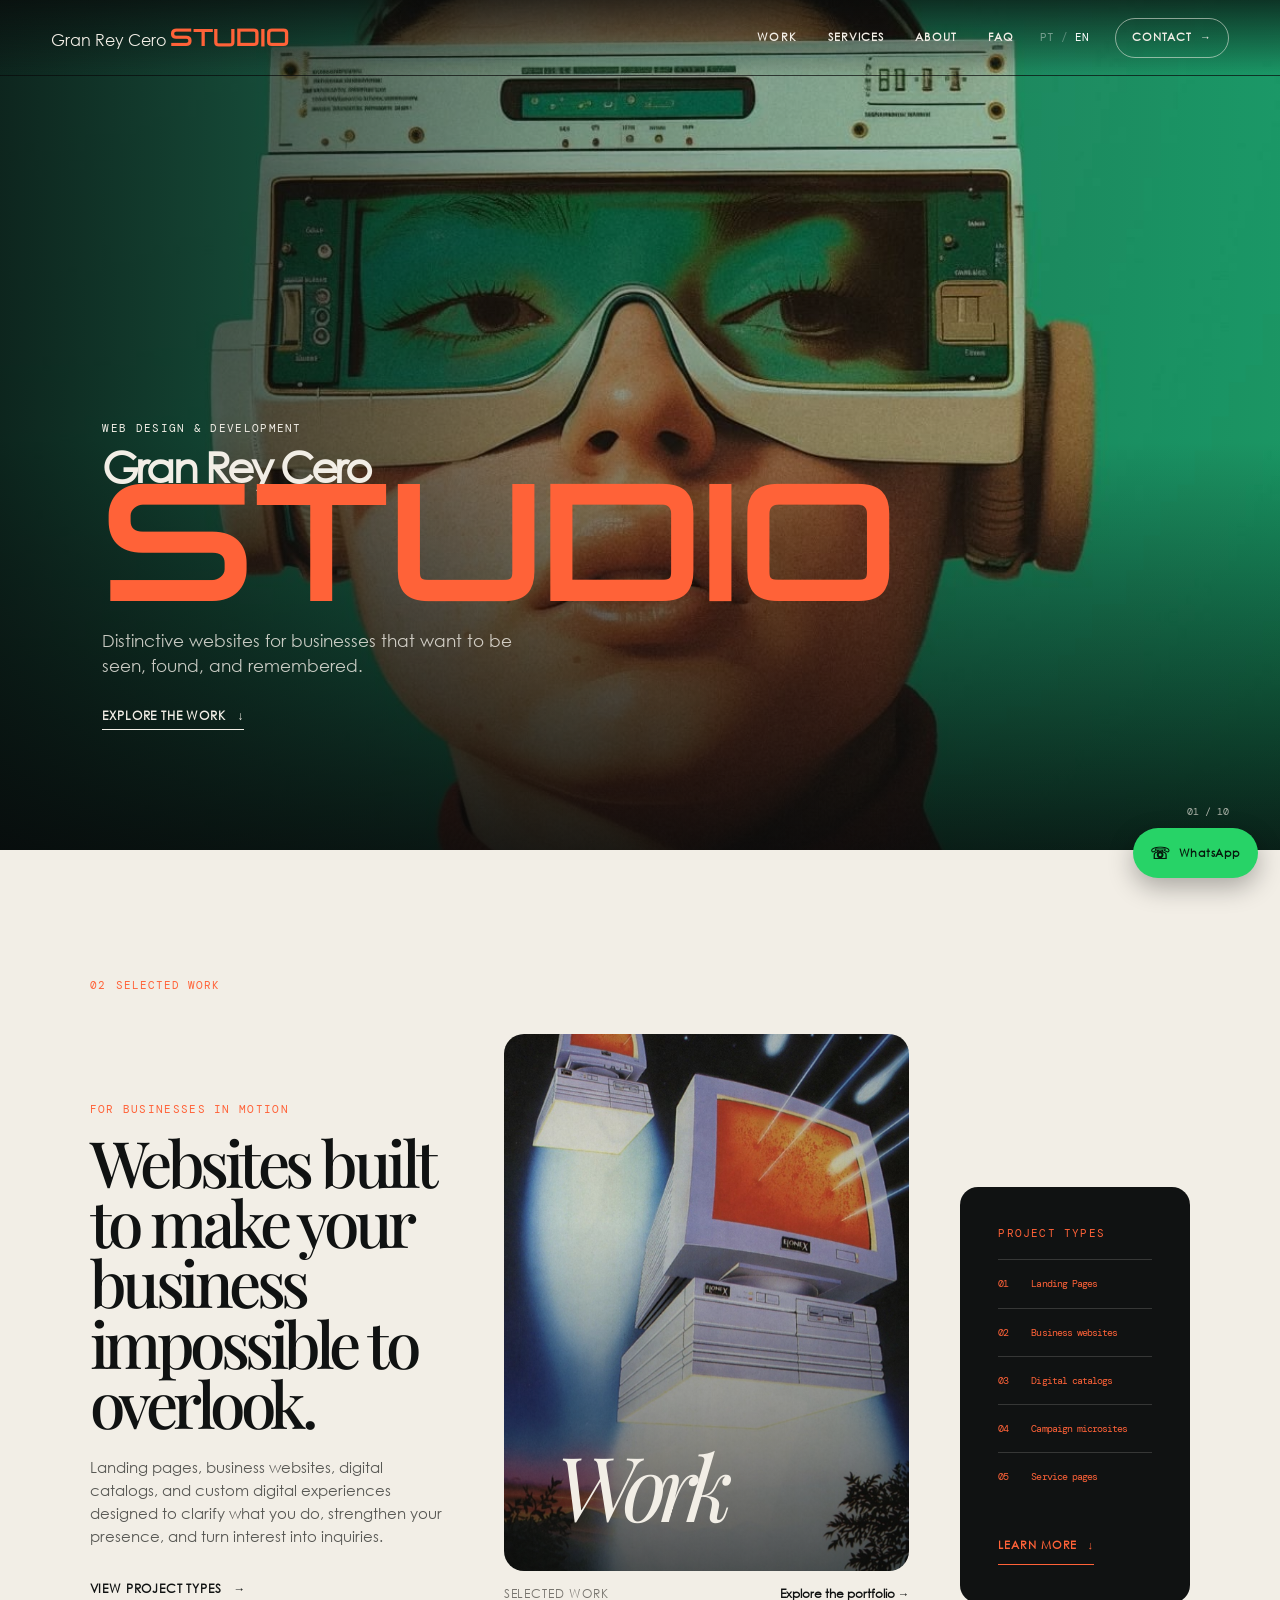
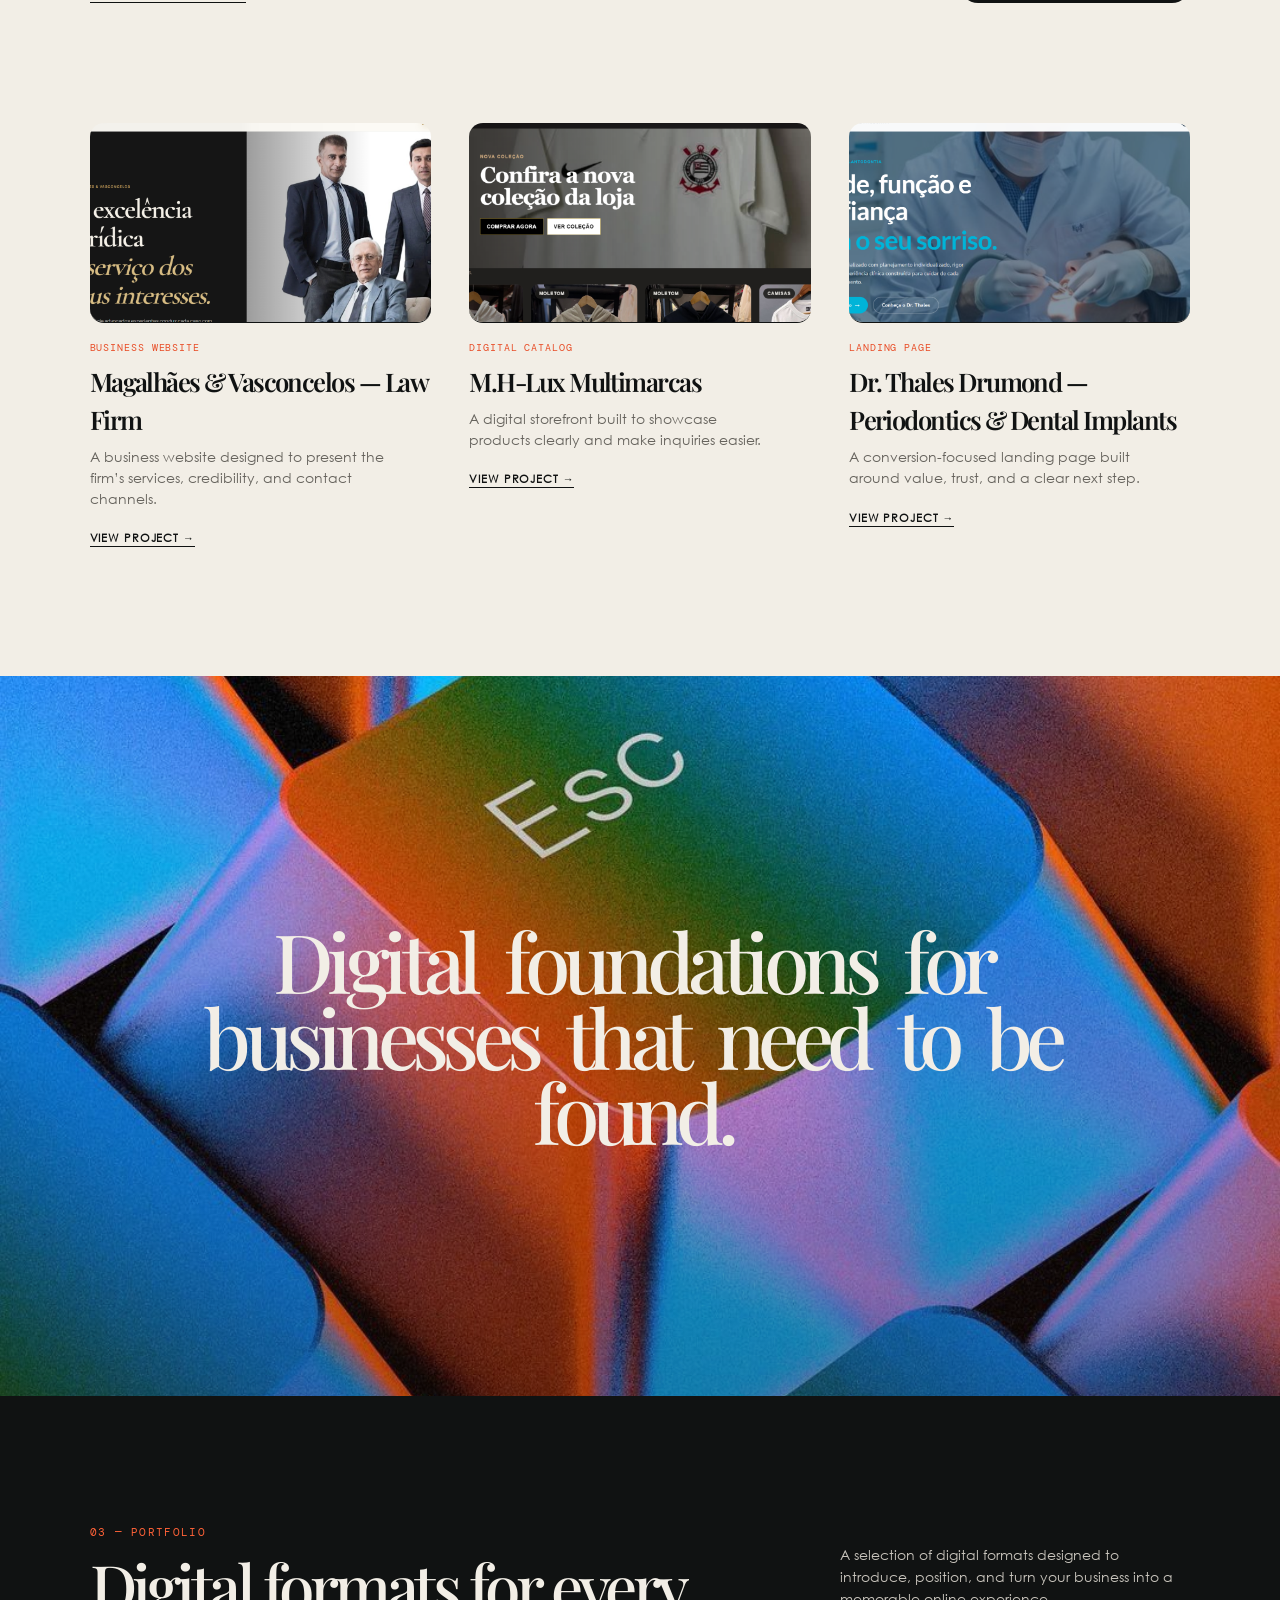
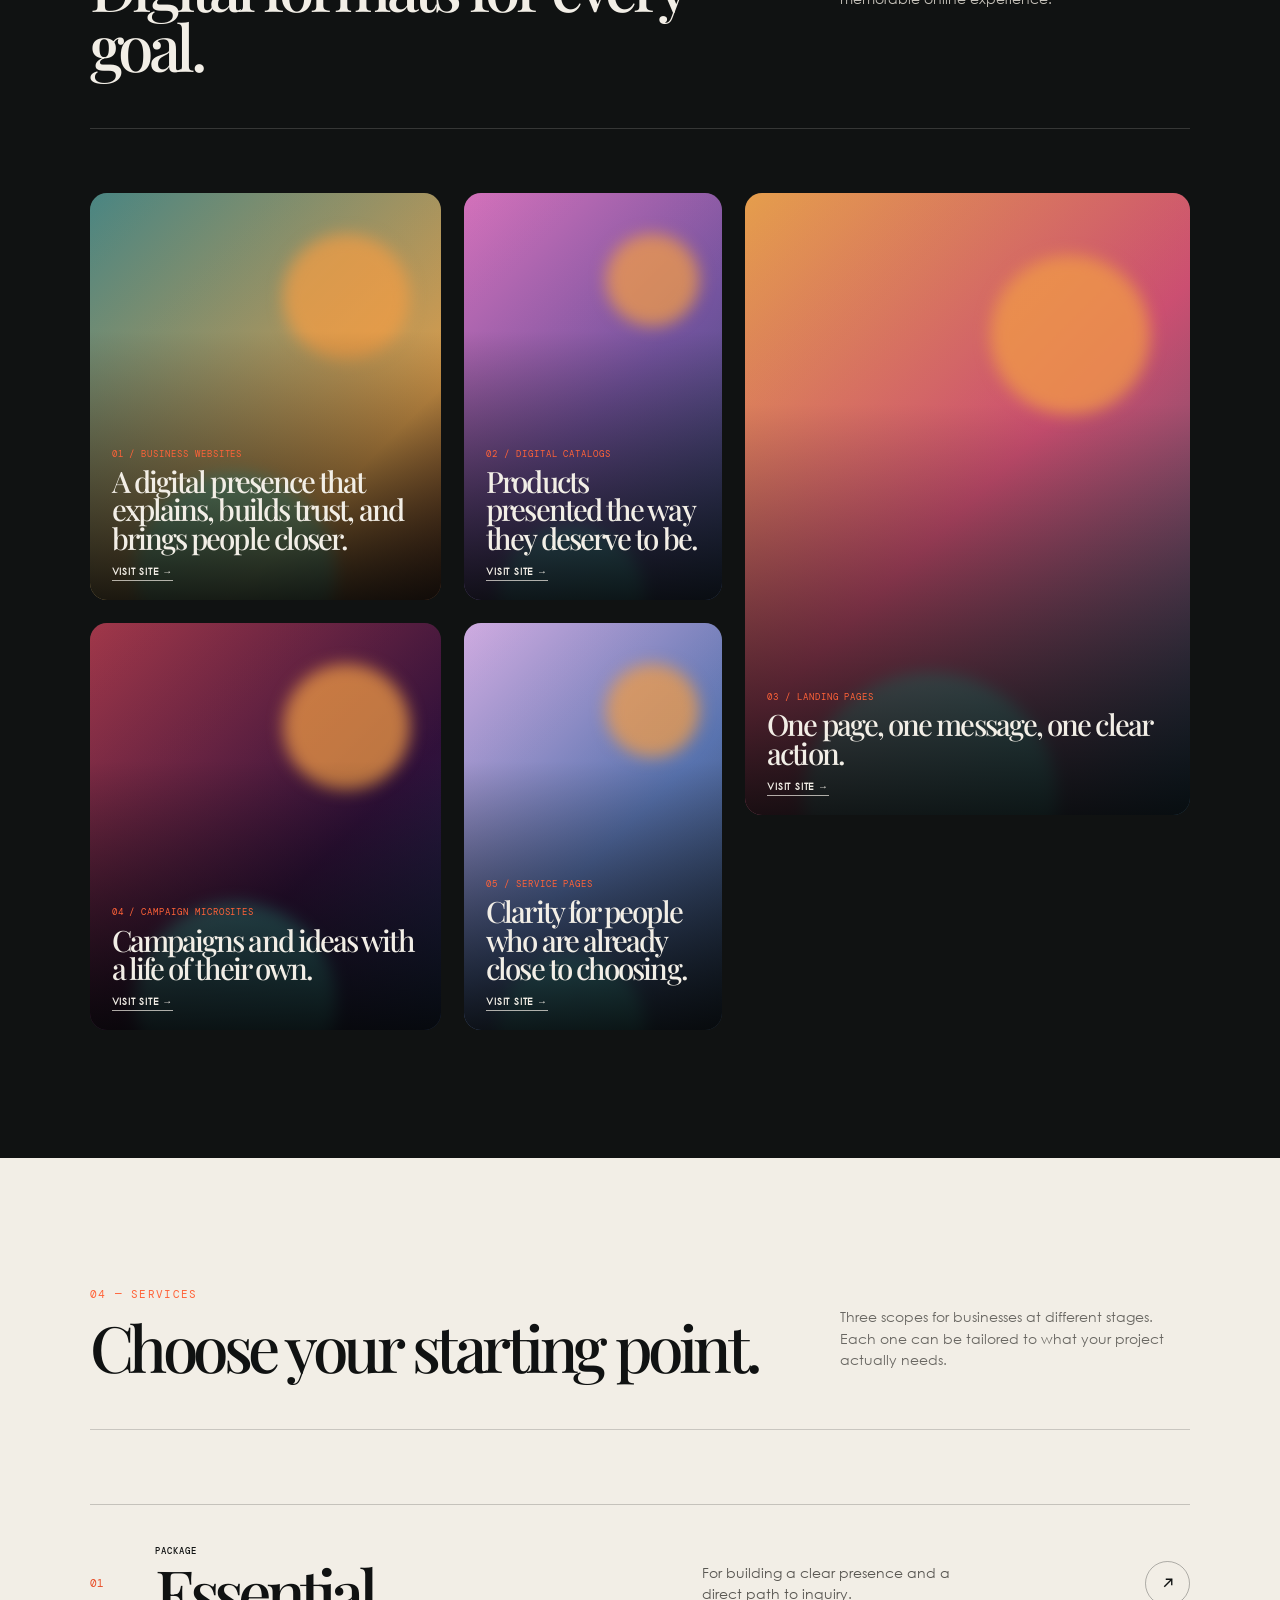
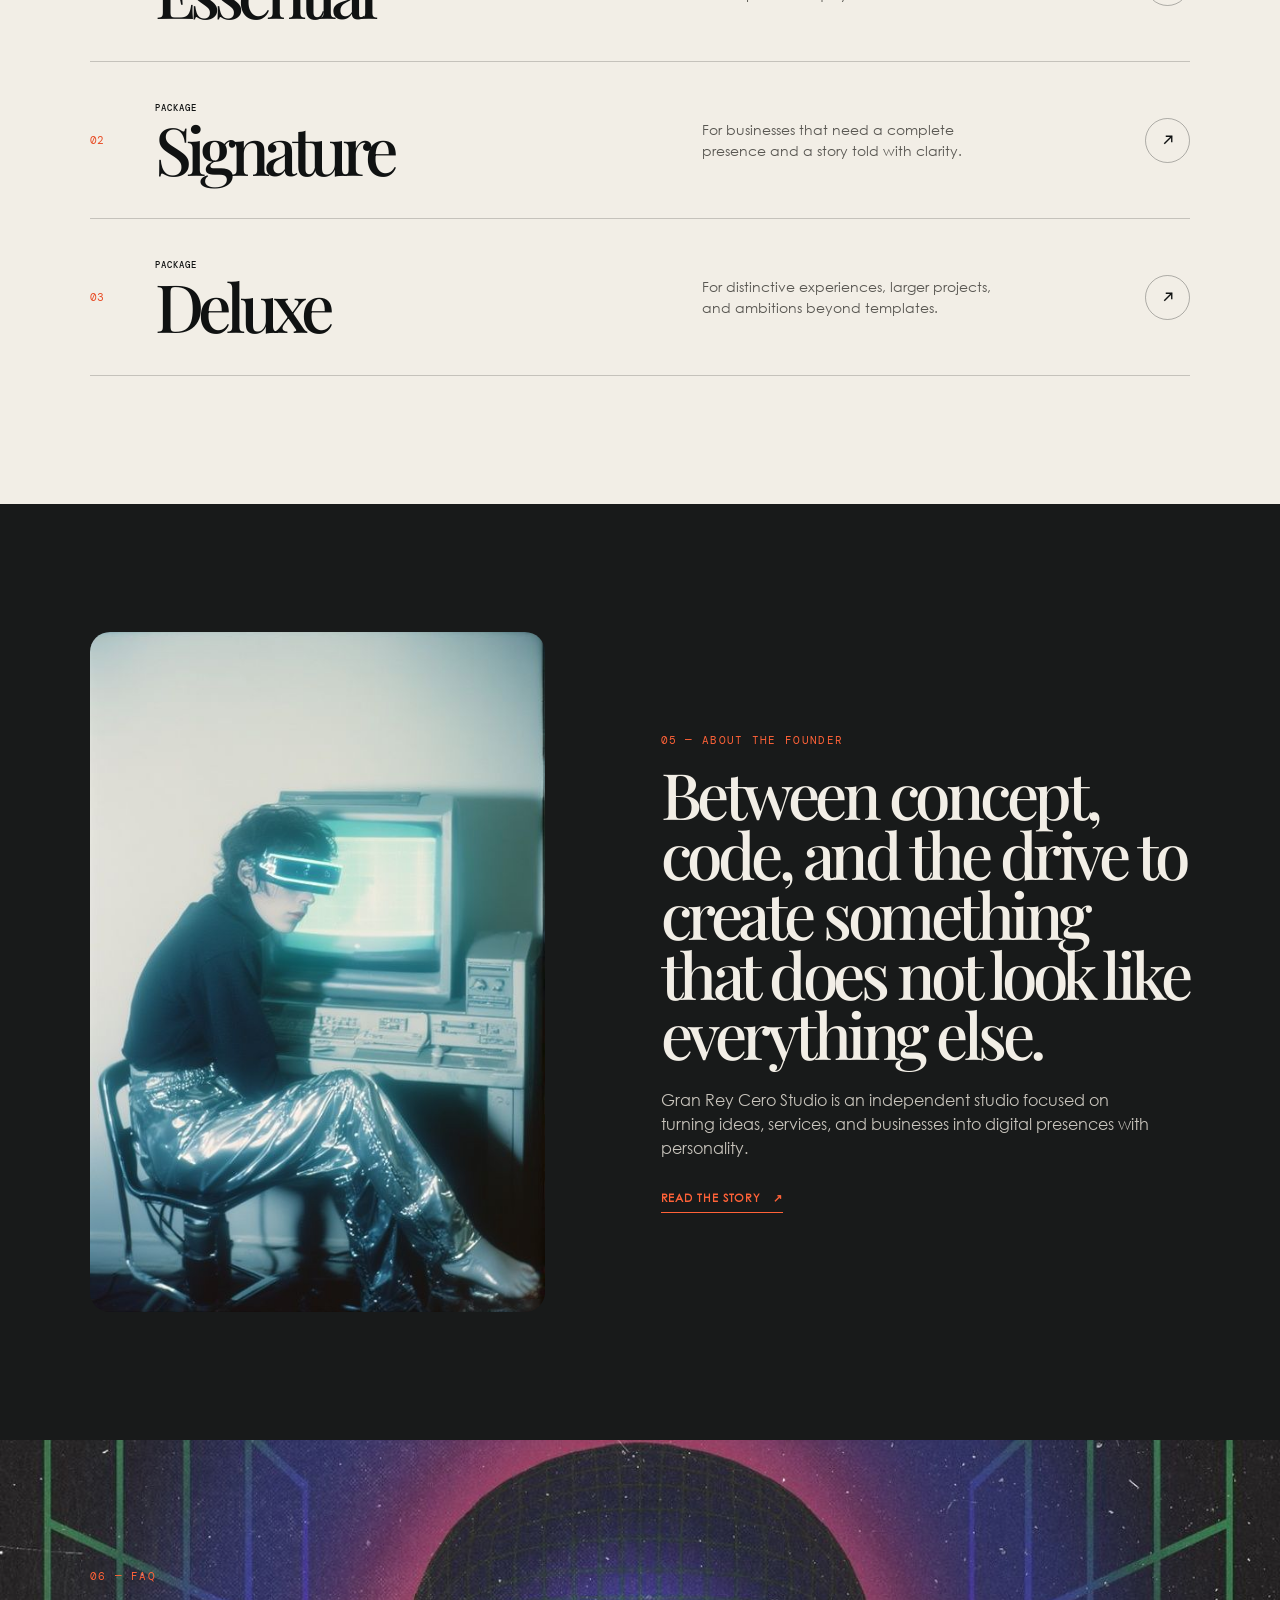
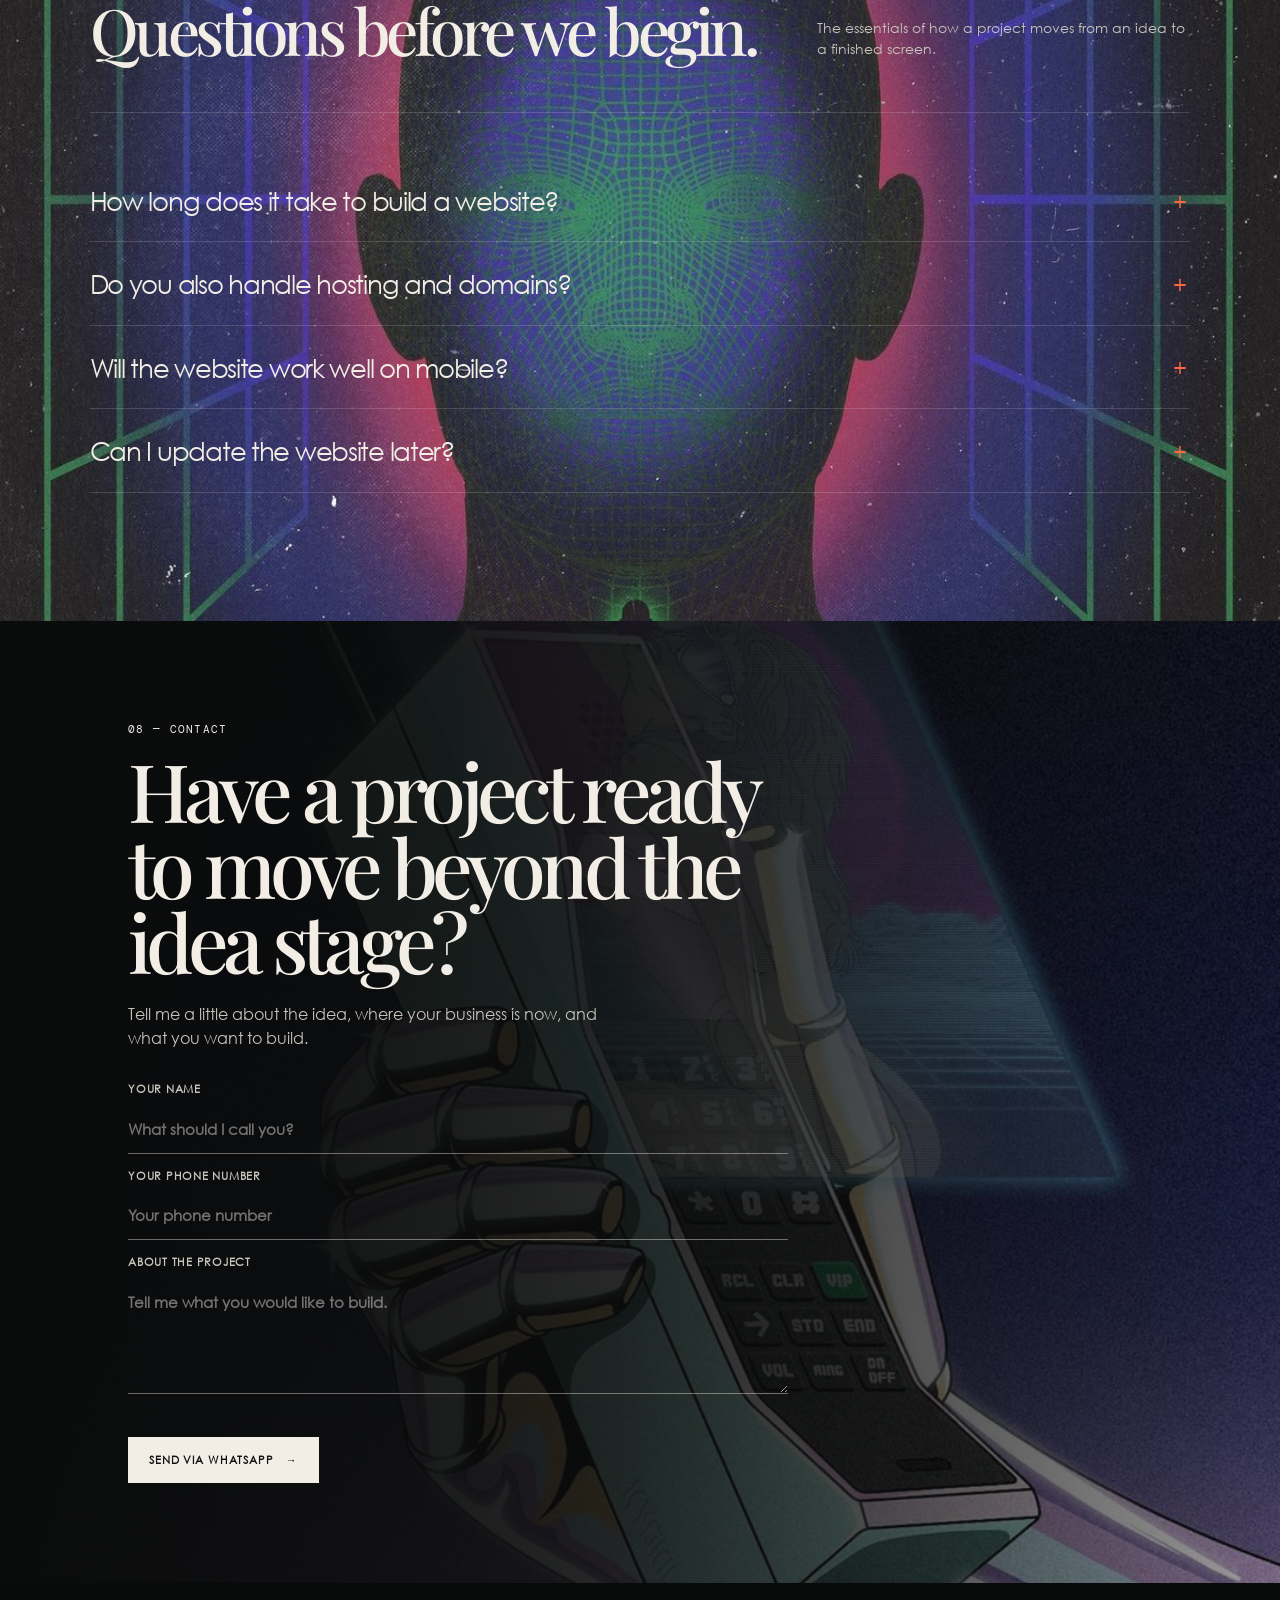
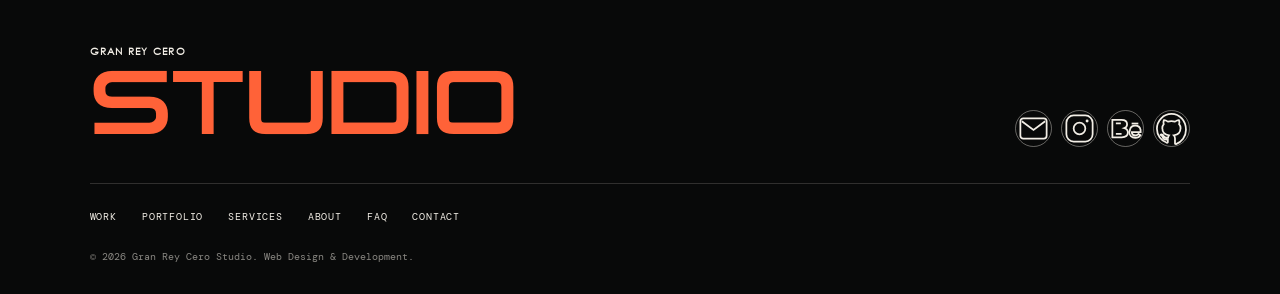
==== index.html @ 4c7f053d "Update print statement from 'Hello' to 'Goodbye'" ====
<!doctype html>
<html lang="pt-BR">
<head>
  <meta charset="UTF-8" />
  <meta name="viewport" content="width=device-width, initial-scale=1.0" />
  <meta
    name="description"
    content="Gran Rey Cero Studio — Web Design & Development."
    data-i18n-content="meta.description"/>
  <title>Gran Rey Cero Studio — Web Design & Development</title>
  <link rel="preconnect" href="https://fonts.googleapis.com" />
  <link rel="preconnect" href="https://fonts.gstatic.com" crossorigin />
  <link
    href="https://fonts.googleapis.com/css2?family=DM+Mono:wght@400;500&family=DM+Sans:wght@400;500;600;700&family=Playfair+Display:ital,wght@0,500;0,600;0,700;1,500;1,600&display=swap"
    rel="stylesheet"/>
  <link
    rel="icon"
    type="image/png"
    sizes="32x32"
    href="./src/favicon-32x32.png"/>
  <link rel="stylesheet" href="style.css" />
</head>
<body>
  <div id="page-top" aria-hidden="true"></div>
  <div class="loader" id="loader" aria-hidden="true">
    <p>GRAN REY CERO <span>STUDIO</span></p>
    <i></i>
  </div>
  <header class="site-header" id="topo">
    <a
      class="brand"
      href="#inicio"
      aria-label="Voltar ao início">
      <span>Gran Rey Cero</span>
      <strong>Studio</strong>
    </a>
    <nav class="desktop-nav" aria-label="Navegação principal">
      <a href="#projetos" data-i18n="nav.projects">Projetos</a>
      <a href="#servicos" data-i18n="nav.services">Serviços</a>
      <a href="#sobre" data-i18n="nav.about">Sobre</a>
      <!-- Reativar quando houver depoimentos reais -->
      <!-- <a href="#avaliacoes" data-i18n="nav.testimonials">Avaliações</a> -->
      <a href="#faq" data-i18n="nav.faq">FAQ</a>
    </nav>
    <div class="language-switcher" aria-label="Selecionar idioma">
      <button
        class="language-button"
        type="button"
        data-language="pt"
        aria-label="Mudar idioma para português"
        aria-pressed="true">PT</button>
      <span class="language-divider" aria-hidden="true">/</span>
      <button
        class="language-button"
        type="button"
        data-language="en"
        aria-label="Switch language to English"
        aria-pressed="false">EN</button>
    </div>
    <a class="header-contact" href="#contato">
      <span data-i18n="nav.contact">Contato</span>
      <span aria-hidden="true">→</span>
    </a>
    <button
      class="menu-toggle"
      id="menu-toggle"
      type="button"
      aria-label="Abrir menu"
      data-i18n-aria-label="aria.menu.open"
      aria-expanded="false"
      aria-controls="mobile-menu">
      <span></span>
      <span></span>
      <span></span>
    </button>
  </header>
  <nav
    class="mobile-menu"
    id="mobile-menu"
    aria-label="Navegação mobile">
    <a href="#projetos" data-i18n="nav.projects">Projetos</a>
    <a href="#servicos" data-i18n="nav.services">Serviços</a>
    <a href="#sobre" data-i18n="nav.about">Sobre</a>
    <a href="#faq" data-i18n="nav.faq">FAQ</a>
    <!-- Reativar quando houver depoimentos reais -->
    <!-- <a href="#avaliacoes" data-i18n="nav.testimonials">Avaliações</a> -->
    <a href="#contato" data-i18n="nav.contact">Contato</a>
    <div
      class="language-switcher language-switcher-mobile"
      aria-label="Selecionar idioma">
      <button
        class="language-button"
        type="button"
        data-language="pt"
        aria-label="Mudar idioma para português"
        aria-pressed="true">PT</button>
      <span class="language-divider" aria-hidden="true">/</span>
      <button
        class="language-button"
        type="button"
        data-language="en"
        aria-label="Switch language to English"
        aria-pressed="false">EN</button>
    </div>
  </nav>
  <main>
    <section class="hero" id="inicio">
      <div
        class="hero-media media-placeholder hero-image"
        data-label="IMAGEM HERO · RETROFUTURISTA"></div>
      <div class="hero-shade"></div>
      <div class="hero-content reveal">
        <p class="eyebrow" data-i18n="hero.eyebrow">
          Web Design &amp; Development
        </p>
        <h1>
          <span>Gran Rey Cero</span>
          <strong>Studio</strong>
        </h1>
        <p class="hero-copy" data-i18n="hero.copy">
          Sites autorais para negócios que querem ser percebidos, encontrados e lembrados.
        </p>
        <a class="text-link light" href="#projetos">
          <span data-i18n="hero.cta">Conheça os projetos</span>
          <span aria-hidden="true">↓</span>
        </a>
      </div>
      <p class="hero-index" aria-hidden="true">01 / 10</p>
    </section>
    <section class="intro section" id="projetos">
      <div class="section-kicker reveal">
        <span>02</span>
        <span data-i18n="projects.kicker">Projetos em destaque</span>
      </div>
      <div class="intro-grid">
        <div class="intro-copy reveal">
          <p class="eyebrow accent" data-i18n="projects.eyebrow">
            Para negócios em movimento
          </p>
          <h2 data-i18n="projects.title">
            Sites feitos para tornar o seu negócio impossível de ignorar.
          </h2>
          <p data-i18n="projects.copy">
            Landing pages, sites institucionais, catálogos digitais e experiências
            sob medida pensadas para explicar o que você faz, valorizar sua presença
            e facilitar o próximo contato.
          </p>
          <a class="text-link" href="#servicos">
            <span data-i18n="projects.cta">Ver tipos de projeto</span>
            <span aria-hidden="true">→</span>
          </a>
        </div>
        <article class="feature-project reveal">
          <div
            class="feature-visual media-placeholder"
            data-label="IMAGEM MALUCA · PROJETOS">
            <span data-i18n="nav.projects">Projetos</span>
          </div>
          <div class="feature-project-caption">
            <p data-i18n="projects.selected">Seleção de trabalhos</p>
            <a href="#portfolio">
              <span data-i18n="projects.explore">Explorar portfólio</span>
              <span aria-hidden="true">→</span>
            </a>
          </div>
        </article>
        <aside class="project-types reveal">
          <p class="project-types-title" data-i18n="projects.types">
            Tipos de projeto
          </p>
          <ol>
            <li>
              <span>01</span>
              <span data-i18n="projects.type.landing">Landing Pages</span>
            </li>
            <li>
              <span>02</span>
              <span data-i18n="projects.type.business">Sites institucionais</span>
            </li>
            <li>
              <span>03</span>
              <span data-i18n="projects.type.catalog">Catálogos digitais</span>
            </li>
            <li>
              <span>04</span>
              <span data-i18n="projects.type.hotsites">Hotsites</span>
            </li>
            <li>
              <span>05</span>
              <span data-i18n="projects.type.service">Páginas de serviço</span>
            </li>
          </ol>
          <a class="mini-button" href="#servicos">
            <span data-i18n="projects.more">Saiba mais</span>
            <span aria-hidden="true">↓</span>
          </a>
        </aside>
      </div>
      <div class="mini-projects">
        <article class="mini-project reveal">
          <a
            class="mini-project-image project-image-link"
            href="https://caio1chigo.github.io/adv-landing/"
            target="_blank"
            rel="noreferrer"
            aria-label="Abrir projeto Magalhães e Vasconcelos Advocacia">
            <span class="project-image-motion project-one"></span>
          </a>
          <p class="project-category" data-i18n="project.law.category">
            Institucional
          </p>
          <h3 data-i18n="project.law.title">
            Magalhães e Vasconcelos — Advocacia
          </h3>
          <p data-i18n="project.law.copy">
            Site institucional para apresentar serviços, estrutura e canais de contato.
          </p>
          <a
            href="https://caio1chigo.github.io/adv-landing/"
            target="_blank"
            rel="noreferrer">
            <span data-i18n="project.view">Ver projeto</span>
            <span aria-hidden="true">→</span>
          </a>
        </article>
        <article class="mini-project reveal">
          <a
            class="mini-project-image project-image-link"
            href="https://caio1chigo.github.io/m.h-lux/"
            target="_blank"
            rel="noreferrer"
            aria-label="Abrir projeto M.H-Lux Multimarcas">
            <span class="project-image-motion project-two"></span>
          </a>
          <p class="project-category" data-i18n="project.catalog.category">
            Catálogo digital
          </p>
          <h3 data-i18n="project.catalog.title">
            M.H-Lux Multimarcas
          </h3>
          <p data-i18n="project.catalog.copy">
            Vitrine digital criada para exibir produtos e gerar pedidos com clareza.
          </p>
          <a
            href="https://caio1chigo.github.io/m.h-lux/"
            target="_blank"
            rel="noreferrer">
            <span data-i18n="project.view">Ver projeto</span>
            <span aria-hidden="true">→</span>
          </a>
        </article>
        <article class="mini-project reveal">
          <a
            class="mini-project-image project-image-link"
            href="https://caio1chigo.github.io/dr-caio/"
            target="_blank"
            rel="noreferrer"
            aria-label="Abrir projeto Dr. Thales Drumond, Periodontia e Implantes">
            <span class="project-image-motion project-three"></span>
          </a>
          <p class="project-category" data-i18n="project.dental.category">
            Landing page
          </p>
          <h3 data-i18n="project.dental.title">
            Dr. Thales Drumond — Periodontia e Implantes
          </h3>
          <p data-i18n="project.dental.copy">
            Página de conversão com foco em proposta de valor, confiança e ação.
          </p>
          <a
            href="https://caio1chigo.github.io/dr-caio/"
            target="_blank"
            rel="noreferrer">
            <span data-i18n="project.view">Ver projeto</span>
            <span aria-hidden="true">→</span>
          </a>
        </article>
      </div>
    </section>
    <section class="impact-banner">
      <div
        class="impact-image media-placeholder"
        data-label="IMAGEM DE IMPACTO"
      ></div>
      <div class="impact-overlay"></div>
      <p
        class="impact-statement"
        data-i18n="impact.statement"
        data-split-text>
        Estruturas digitais para negócios que precisam ser encontrados.
      </p>
    </section>
    <section class="portfolio section" id="portfolio">
      <div class="section-heading reveal">
        <div>
          <p class="eyebrow accent" data-i18n="portfolio.eyebrow">
            03 — Portfólio
          </p>
          <h2 data-i18n="portfolio.title">
            Formatos para cada objetivo.
          </h2>
        </div>
        <p data-i18n="portfolio.copy">
          Uma seleção de caminhos possíveis para apresentar, posicionar e transformar
          o seu negócio em uma experiência digital memorável.
        </p>
      </div>
      <div class="portfolio-layout">
        <article class="portfolio-card card-institutional reveal">
          <div class="media-placeholder" data-label="SITES INSTITUCIONAIS"></div>
          <div class="portfolio-card-content">
            <p data-i18n="portfolio.institutional.label">
              01 / Sites institucionais
            </p>
            <h3 data-i18n="portfolio.institutional.title">
              Presença que explica, convence e aproxima.
            </h3>
            <a href="#">
              <span data-i18n="portfolio.visit">Ir para o site</span>
              <span aria-hidden="true">→</span>
            </a>
          </div>
        </article>
        <article class="portfolio-card card-catalog reveal">
          <div class="media-placeholder" data-label="CATÁLOGOS DIGITAIS"></div>
          <div class="portfolio-card-content">
            <p data-i18n="portfolio.catalog.label">
              02 / Catálogos digitais
            </p>
            <h3 data-i18n="portfolio.catalog.title">
              Produtos apresentados do jeito certo.
            </h3>
            <a href="#">
              <span data-i18n="portfolio.visit">Ir para o site</span>
              <span aria-hidden="true">→</span>
            </a>
          </div>
        </article>
        <article class="portfolio-card card-landing reveal">
          <div class="media-placeholder" data-label="LANDING PAGES"></div>
          <div class="portfolio-card-content">
            <p data-i18n="portfolio.landing.label">
              03 / Landing pages
            </p>
            <h3 data-i18n="portfolio.landing.title">
              Uma página, uma mensagem, uma ação.
            </h3>
            <a href="#">
              <span data-i18n="portfolio.visit">Ir para o site</span>
              <span aria-hidden="true">→</span>
            </a>
          </div>
        </article>
        <article class="portfolio-card card-hotsite reveal">
          <div class="media-placeholder" data-label="HOTSITES"></div>
          <div class="portfolio-card-content">
            <p data-i18n="portfolio.hotsite.label">
              04 / Hotsites
            </p>
            <h3 data-i18n="portfolio.hotsite.title">
              Campanhas e ideias com vida própria.
            </h3>
            <a href="#">
              <span data-i18n="portfolio.visit">Ir para o site</span>
              <span aria-hidden="true">→</span>
            </a>
          </div>
        </article>
        <article class="portfolio-card card-service-page reveal">
          <div class="media-placeholder" data-label="PÁGINAS DE SERVIÇO"></div>
          <div class="portfolio-card-content">
            <p data-i18n="portfolio.service.label">
              05 / Páginas de serviço
            </p>
            <h3 data-i18n="portfolio.service.title">
              Clareza para quem já está perto de decidir.
            </h3>
            <a href="#">
              <span data-i18n="portfolio.visit">Ir para o site</span>
              <span aria-hidden="true">→</span>
            </a>
          </div>
        </article>
      </div>
    </section>
    <section class="services section" id="servicos">
      <div class="section-heading reveal">
        <div>
          <p class="eyebrow accent" data-i18n="services.eyebrow">
            04 — Serviços
          </p>
          <h2 data-i18n="services.title">
            Escolha o ponto de partida.
          </h2>
        </div>
        <p data-i18n="services.copy">
          Três escopos para negócios em momentos diferentes. Todos podem ser
          adaptados ao que o seu projeto realmente precisa.
        </p>
      </div>
      <div class="service-stack">
        <article class="service-card reveal" data-service-card>
          <button class="service-cover" type="button" aria-expanded="false">
            <span class="service-number">01</span>
            <span class="service-title">
              <small data-i18n="services.package">Pacote</small>
              Essential
            </span>
            <span class="service-summary" data-i18n="services.essential.summary">
              Para começar com presença, clareza e um caminho direto para contato.
            </span>
            <span class="service-open" aria-hidden="true">
              <svg viewBox="0 0 24 24" fill="none" stroke="currentColor" stroke-width="1.8">
                <path d="M7 17L17 7"></path>
                <path d="M9 7h8v8"></path>
              </svg>
            </span>
          </button>
          <div class="service-expanded">
            <button
              class="service-close"
              type="button"
              aria-label="Fechar pacote Essencial">×</button>
            <button
              class="service-arrow service-arrow-prev"
              type="button"
              aria-label="Ver painel anterior">←</button>
            <button
              class="service-arrow service-arrow-next"
              type="button"
              aria-label="Ver próximo painel">→</button>
            <div class="service-track">
              <section class="service-panel service-panel-image service-essential-01"></section>
              <section class="service-panel service-panel-copy">
                <p class="eyebrow accent">Essential</p>
                <h3 data-i18n="services.essential.title">
                  O necessário para entrar no digital com intenção.</h3>
                <p data-i18n="services.essential.copy">
                  Uma estrutura objetiva para profissionais e pequenos negócios
                  que precisam explicar sua oferta e facilitar o primeiro contato.</p>
                <ul>
                  <li data-i18n="services.essential.item1">
                    Landing page ou página de serviço</li>
                  <li data-i18n="services.essential.item2">
                    Design responsivo</li>
                  <li data-i18n="services.essential.item3">
                    Integração com WhatsApp</li>
                </ul>
              </section>
              <section class="service-panel service-panel-image service-essential-02"></section>
              <section class="service-panel service-panel-copy">
                <p class="eyebrow accent" data-i18n="services.includes">
                  Inclui</p>
                <h3 data-i18n="services.essential.includes.title">
                  Construção, publicação e orientação inicial.</h3>
                <p data-i18n="services.essential.includes.copy">
                  Hospedagem e suporte podem ser contratados conforme a necessidade
                  do projeto.</p>
                <a class="solid-button" href="#contato">
                  <span data-i18n="services.quote">Solicitar orçamento</span>
                  <span aria-hidden="true">→</span></a>
              </section>
            </div>
          </div>
        </article>
        <article class="service-card reveal" data-service-card>
          <button class="service-cover" type="button" aria-expanded="false">
            <span class="service-number">02</span>
            <span class="service-title">
              <small data-i18n="services.package">Pacote</small>
              Signature</span>
            <span class="service-summary" data-i18n="services.signature.summary">
              Para negócios que precisam de presença completa e uma história bem contada.
            </span>
            <span class="service-open" aria-hidden="true">
              <svg viewBox="0 0 24 24" fill="none" stroke="currentColor" stroke-width="1.8">
                <path d="M7 17L17 7"></path>
                <path d="M9 7h8v8"></path>
              </svg>
            </span>
          </button>
          <div class="service-expanded">
            <button
              class="service-close"
              type="button"
              aria-label="Fechar pacote Signature">×</button>
            <button
              class="service-arrow service-arrow-prev"
              type="button"
              aria-label="Ver painel anterior">←</button>
            <button
              class="service-arrow service-arrow-next"
              type="button"
              aria-label="Ver próximo painel">→</button>
            <div class="service-track">
              <section class="service-panel service-panel-image service-signature-01"></section>
              <section class="service-panel service-panel-copy">
                <p class="eyebrow accent">Signature</p>
                <h3 data-i18n="services.signature.title">
                  Uma presença digital com mais camadas.</h3>
                <p data-i18n="services.signature.copy">
                  Para negócios que precisam apresentar marca, serviços, diferenciais,
                  provas e caminhos de contato em uma experiência mais completa.</p>
                <ul>
                  <li data-i18n="services.signature.item1">
                    Site institucional multipágina</li>
                  <li data-i18n="services.signature.item2">
                    Arquitetura de conteúdo</li>
                  <li data-i18n="services.signature.item3">
                    Formulários e rastreamento básico</li>
                </ul>
              </section>
              <section class="service-panel service-panel-image service-signature-02"></section>
              <section class="service-panel service-panel-copy">
                <p class="eyebrow accent" data-i18n="services.support">
                  Suporte</p>
                <h3 data-i18n="services.signature.support.title">
                  Estrutura para continuar evoluindo.</h3>
                <p data-i18n="services.signature.support.copy">
                  Inclui publicação, orientação de uso e possibilidade de manutenção mensal.</p>
                <a class="solid-button" href="#contato">
                  <span data-i18n="services.quote">Solicitar orçamento</span>
                  <span aria-hidden="true">→</span></a>
              </section>
            </div>
          </div>
        </article>
        <article class="service-card reveal" data-service-card>
          <button class="service-cover" type="button" aria-expanded="false">
            <span class="service-number">03</span>
            <span class="service-title">
              <small data-i18n="services.package">Pacote</small>Deluxe</span>
            <span class="service-summary" data-i18n="services.deluxe.summary">
              Para experiências autorais, projetos maiores e ambições sem template.</span>
            <span class="service-open" aria-hidden="true">
              <svg viewBox="0 0 24 24" fill="none" stroke="currentColor" stroke-width="1.8">
                <path d="M7 17L17 7"></path>
                <path d="M9 7h8v8"></path>
              </svg>
            </span>
          </button>
          <div class="service-expanded">
            <button
              class="service-close"
              type="button"
              aria-label="Fechar pacote Deluxe">×</button>
            <button
              class="service-arrow service-arrow-prev"
              type="button"
              aria-label="Ver painel anterior">←</button>
            <button
              class="service-arrow service-arrow-next"
              type="button"
              aria-label="Ver próximo painel">→</button>
            <div class="service-track">
              <section class="service-panel service-panel-image service-deluxe-01"></section>
              <section class="service-panel service-panel-copy">
                <p class="eyebrow accent">Deluxe</p>
                <h3 data-i18n="services.deluxe.title">
                  Um projeto feito para ter assinatura.</h3>
                <p data-i18n="services.deluxe.copy">
                  Para marcas que precisam de uma experiência digital exclusiva,
                  recursos sob medida, narrativa visual e presença realmente diferenciada.</p>
                <ul>
                  <li data-i18n="services.deluxe.item1">
                    Design e desenvolvimento sob medida</li>
                  <li data-i18n="services.deluxe.item2">
                    Animações e interações autorais</li>
                  <li data-i18n="services.deluxe.item3">
                    Estratégia de páginas e integrações
                  </li>
                </ul>
              </section>
              <section class="service-panel service-panel-image service-deluxe-02"></section>
              <section class="service-panel service-panel-copy">
                <p class="eyebrow accent" data-i18n="services.partnership"> Acompanhamento</p>
                <h3 data-i18n="services.deluxe.partnership.title">
                  Um parceiro técnico para a próxima fase.</h3>
                <p data-i18n="services.deluxe.partnership.copy">
                  Possibilidade de suporte, hospedagem, expansão contínua e novas funcionalidades.</p>
                <a class="solid-button" href="#contato">
                  <span data-i18n="services.quote">Solicitar orçamento</span>
                  <span aria-hidden="true">→</span></a>
              </section>
            </div>
          </div>
        </article>
      </div>
    </section>
    <section class="about section" id="sobre">
      <div
        class="about-visual media-placeholder reveal"
        data-label="IMAGEM RETROFUTURISTA · FUNDADOR"></div>
      <div class="about-copy reveal">
        <p class="eyebrow accent" data-i18n="about.eyebrow">
          05 — Sobre o fundador</p>
        <h2 data-i18n="about.title">
          Entre conceito, código e a vontade de fazer algo que não pareça igual.</h2>
        <p data-i18n="about.copy">
          Gran Rey Cero Studio é um estúdio independente focado em transformar ideias,
          serviços e negócios em presenças digitais com personalidade.</p>
        <button
          class="about-trigger"
          id="about-trigger"
          type="button"
          aria-expanded="false"
          aria-controls="about-panel"
          data-i18n-aria-label="aria.about.open">
          Conheça a história
          <span aria-hidden="true">→</span>
        </button>
        <div class="about-panel" id="about-panel">
          <p data-i18n="about.panel">
            Meu foco é criar sites que equilibrem estética, clareza e função.
            Cada projeto começa entendendo o que torna um negócio único — e termina
            com uma estrutura que ajuda pessoas a encontrá-lo, entendê-lo e entrar
            em contato.</p>
        </div>
      </div>
    </section>
    <section class="faq section" id="faq">
      <div
        class="faq-backdrop media-placeholder"
        data-label="TEXTURA / FOTO DE FUNDO"></div>
      <div class="faq-inner">
        <div class="section-heading reveal">
          <div>
            <p class="eyebrow accent" data-i18n="faq.eyebrow">
              06 — FAQ</p>
            <h2 data-i18n="faq.title">
              Perguntas antes de começar.
            </h2>
          </div>
          <p data-i18n="faq.copy">
            O básico para entender como um projeto sai da ideia e ganha forma na tela.</p>
        </div>
        <div class="faq-list reveal">
          <details>
            <summary>
              <span data-i18n="faq.q1">
                Quanto tempo leva para criar um site?
              </span>
              <span aria-hidden="true">+</span>
            </summary>
            <div class="faq-answer">
              <p data-i18n="faq.a1">
                O prazo depende do tamanho e da complexidade, mas um projeto começa
                com escopo, conteúdo e referências bem definidos. Depois disso,
                o cronograma é organizado por etapas.</p>
            </div>
          </details>
          <details>
            <summary>
              <span data-i18n="faq.q2">
                Você também cuida de hospedagem e domínio?
              </span>
              <span aria-hidden="true">+</span>
            </summary>
            <div class="faq-answer">
              <p data-i18n="faq.a2">
                Sim. Posso orientar ou assumir a configuração de domínio,
                hospedagem e publicação, conforme o pacote escolhido.</p>
            </div>
          </details>
          <details>
            <summary>
              <span data-i18n="faq.q3">
                O site funciona bem no celular?
              </span>
              <span aria-hidden="true">+</span>
            </summary>
            <div class="faq-answer">
              <p data-i18n="faq.a3">
                Sim. A construção é responsiva desde o início para que a navegação
                faça sentido em telas grandes e pequenas.</p>
            </div>
          </details>
          <details>
            <summary>
              <span data-i18n="faq.q4">
                Posso atualizar o site depois?
              </span>
              <span aria-hidden="true">+</span>
            </summary>
            <div class="faq-answer">
              <p data-i18n="faq.a4">
                Sim. Dependendo do projeto, a atualização pode ser feita por você,
                via uma estrutura combinada, ou por suporte contínuo do estúdio.
              </p>
            </div>
          </details>
        </div>
      </div>
    </section>
    <!--
    Reativar esta seção apenas quando houver depoimentos reais.

    <section class="reviews section" id="avaliacoes">
      ...
    </section>
    -->
    <section class="contact" id="contato">
      <div
        class="contact-image media-placeholder"
        data-label="IMAGEM DE CONTATO"></div>
      <div class="contact-shade"></div>
      <div class="contact-content reveal">
        <p class="eyebrow" data-i18n="contact.eyebrow">
          08 — Contato</p>
        <h2 data-i18n="contact.title">
          Tem um projeto que merece existir fora da sua cabeça?</h2>
        <p data-i18n="contact.copy">
          Conte um pouco sobre a ideia, o momento do seu negócio e o que você espera construir.</p>
        <form class="contact-form" id="contact-form">
          <label>
            <span data-i18n="contact.name.label">Seu nome</span>
            <input
              name="nome"
              type="text"
              placeholder="Como posso te chamar?"
              data-i18n-placeholder="contact.name.placeholder" required/>
          </label>
          <label>
            <span data-i18n="contact.phone.label">Seu WhatsApp</span>
            <input
              name="whatsapp"
              type="tel"
              placeholder="(00) 00000-0000"
              data-i18n-placeholder="contact.phone.placeholder" required/>
          </label>
          <label>
            <span data-i18n="contact.message.label">Sobre o projeto</span>
            <textarea
              name="mensagem"
              rows="4"
              placeholder="Me conte o que você precisa construir."
              data-i18n-placeholder="contact.message.placeholder"
              required></textarea>
          </label>
          <button class="solid-button light-button" type="submit">
            <span data-i18n="contact.submit">Enviar pelo WhatsApp</span>
            <span aria-hidden="true">→</span>
          </button>
        </form>
      </div>
    </section>
  </main>
  <footer class="site-footer">
    <div class="footer-top">
      <a class="footer-brand" href="#inicio">
        <span>Gran Rey Cero</span>
        <strong>Studio</strong>
      </a>
      <div class="social-links" aria-label="Redes sociais">
        <a href="mailto:caiobarreto1000@hotmail.com" aria-label="Enviar e-mail">
          <svg viewBox="0 0 24 24" fill="none" stroke="currentColor" stroke-width="1.2">
            <rect x="3" y="5" width="18" height="14" rx="2"></rect>
            <path d="M4 7l8 6 8-6"></path>
          </svg>
        </a>
        <a
          href="https://www.instagram.com/kiii0oo/"
          target="_blank"
          rel="noreferrer"
          aria-label="Instagram">
          <svg viewBox="0 0 24 24" fill="none" stroke="currentColor" stroke-width="1.2">
            <rect x="3" y="3" width="18" height="18" rx="5"></rect>
            <circle cx="12" cy="12" r="4"></circle>
            <circle cx="17.2" cy="6.8" r="1" fill="currentColor" stroke="none"></circle>
          </svg>
        </a>
        <a
          href="https://www.behance.net/"
          target="_blank"
          rel="noreferrer"
          aria-label="Behance">
          <svg viewBox="0 0 24 24" fill="none" stroke="currentColor" stroke-width="1.2">
            <path d="M3 6h6.2c2.6 0 3.9 1.2 3.9 3 0 1.4-.8 2.3-1.9 2.7 1.5.4 2.4 1.5 2.4 3.1 0 2.1-1.6 3.2-4.2 3.2H3z"></path>
            <path d="M5.4 8.4h3.4M5.4 15.6h3.9"></path>
            <path d="M15 13.3c.2-2 1.7-3.3 3.7-3.3 2.3 0 3.7 1.5 3.7 4v.5h-6.1c.1 1.4 1 2.3 2.5 2.3 1 0 1.7-.4 2.1-1.1l1.4.9c-.7 1.1-1.9 1.8-3.6 1.8-2.5 0-4.2-1.7-4.2-4.1z"></path>
            <path d="M16.2 8.6h4.6"></path>
          </svg>
        </a>
        <a
          href="https://github.com/caio1chigo"
          target="_blank"
          rel="noreferrer"
          aria-label="GitHub">
          <svg viewBox="0 0 24 24" fill="none" stroke="currentColor" stroke-width="1.2">
            <path d="M12 2C6.5 2 2 6.6 2 12.2c0 4.5 2.9 8.3 6.8 9.6.5.1.7-.2.7-.5v-1.9c-2.8.6-3.4-1.3-3.4-1.3-.4-1.1-1.1-1.4-1.1-1.4-.9-.6.1-.6.1-.6 1 .1 1.6 1.1 1.6 1.1.9 1.6 2.4 1.1 3 .9.1-.7.4-1.1.6-1.4-2.2-.3-4.6-1.1-4.6-5 0-1.1.4-2 1-2.7-.1-.3-.5-1.3.1-2.7 0 0 .8-.3 2.7 1a9.2 9.2 0 0 1 4.9 0c1.9-1.3 2.7-1 2.7-1 .6 1.4.2 2.4.1 2.7.6.7 1 1.6 1 2.7 0 3.9-2.4 4.7-4.6 5 .4.4.8 1.1.8 2.2v3.3c0 .3.2.6.7.5 3.9-1.3 6.8-5.1 6.8-9.6C22 6.6 17.5 2 12 2z"></path>
          </svg>
        </a>
      </div>
    </div>
    <div class="footer-nav">
      <a href="#projetos" data-i18n="nav.projects">Projetos</a>
      <a href="#portfolio" data-i18n="nav.portfolio">Portfólio</a>
      <a href="#servicos" data-i18n="nav.services">Serviços</a>
      <a href="#sobre" data-i18n="nav.about">Sobre</a>
      <a href="#faq" data-i18n="nav.faq">FAQ</a>
      <!-- Reativar quando houver depoimentos reais -->
      <!-- <a href="#avaliacoes" data-i18n="nav.testimonials">Avaliações</a> -->
      <a href="#contato" data-i18n="nav.contact">Contato</a>
    </div>
    <p>
      © <span id="year"></span> Gran Rey Cero Studio.
      Web Design &amp; Development.
    </p>
  </footer>
  <a
    class="whatsapp-float"
    href="https://wa.me/5561982118809"
    target="_blank"
    rel="noreferrer"
    aria-label="Falar pelo WhatsApp"
    data-i18n-aria-label="aria.whatsapp">
    <span>☏</span>
    <b>WhatsApp</b>
  </a>
  <button
    class="back-to-top"
    id="back-to-top"
    type="button"
    aria-label="Voltar ao topo"
    data-i18n-aria-label="aria.top">↑</button>
  <script src="translations.js"></script>
  <script src="script.js"></script>
</body>
</html>
---- style.css ----
@charset "UTF-8";

@font-face {
  font-family: "Weezerfont";
  src: url("src/weezerfont.ttf") format("truetype");
  font-display: swap;
}

@font-face {
  font-family: "Saved By Zero";
  src: url("src/Saved\ by\ Zero\ Rg.otf") format("opentype");
  font-display: swap;
}

:root {
  --ink: #101212;
  --ink-soft: #181a1a;
  --ink-card: #202323;
  --paper: #f2eee6;
  --paper-muted: #c8c4bc;
  --orange: #ff6238;
  --orange-deep: #e84d27;
  --line: rgba(242, 238, 230, 0.17);
  --display: "Saved By Zero", "Arial Black", sans-serif;
  --sans: "Weezerfont", Arial, sans-serif;
  --serif: "Playfair Display", Georgia, serif;
  --mono: "DM Mono", monospace;
  --max: 1280px;
  --header: 78px;
}
* { box-sizing: border-box; }
html { scroll-behavior: smooth; scroll-padding-top: var(--header); }
body { margin: 0; overflow-x: hidden; background: var(--ink); color: var(--paper); font-family: var(--sans); line-height: 1.5; }
body.menu-open { overflow: hidden; }
img { display: block; max-width: 100%; }
a { color: inherit; text-decoration: none; }
button, input, textarea { font: inherit; }
button { cursor: pointer; }

.loader { position: fixed; inset: 0; z-index: 1000; display: grid; place-content: center; gap: 15px; background: var(--ink); transition: opacity .5s ease, visibility .5s ease; }
.loader.hide { opacity: 0; visibility: hidden; pointer-events: none; }
.loader p { margin: 0; font-size: clamp(1.25rem, 3vw, 2rem); font-weight: 600; letter-spacing: -.06em; }
.loader span { color: var(--orange); font-style: italic; font-family: var(--serif); }
.loader i { display: block; width: 180px; height: 2px; overflow: hidden; background: rgba(255,255,255,.14); }
.loader i::after { display: block; width: 50%; height: 100%; background: var(--orange); content: ""; animation: loader 1.1s ease-in-out infinite; }
@keyframes loader { from { transform: translateX(-120%); } to { transform: translateX(240%); } }

.site-header { position: fixed; top: 0; left: 0; z-index: 100; display: grid; grid-template-columns: 1fr auto 1fr; align-items: center; width: 100%; min-height: var(--header); padding: 12px clamp(20px, 4vw, 62px); border-bottom: 1px solid transparent; background: linear-gradient(180deg, rgba(8,10,10,.7), transparent); transition: background .3s ease, border-color .3s ease, backdrop-filter .3s ease; }
.site-header.scrolled { border-color: var(--line); background: rgba(16,18,18,.82); backdrop-filter: blur(15px); }
.brand strong,
.footer-brand strong { color: var(--orange); font-family: var(--display); font-size: 1.55rem; font-style: normal; font-weight: 400; letter-spacing: .02em;}
.brand span, /* Marca no rodapé */
.footer-brand { display: inline-flex; flex-direction: column; /* ou row se quiser lado a lado */ align-items: flex-start; gap: 0; white-space: nowrap; /* evita quebra de linha indesejada */}
.footer-brand span { font-size: .65rem; font-weight: 600; letter-spacing: .12em; text-transform: uppercase; white-space: nowrap; line-height: 1;}
.footer-brand strong { color: var(--orange); font-family: "Saved By Zero", sans-serif; font-size: 1.55rem; font-style: normal; font-weight: 400; letter-spacing: .02em; white-space: nowrap; line-height: 1;}
.desktop-nav { display: flex; align-items: center; justify-content: center; gap: clamp(17px, 2.6vw, 40px); font-size: .7rem; font-weight: 600; letter-spacing: .1em; text-transform: uppercase; }
.desktop-nav a, .footer-nav a { transition: color .2s ease; }
.desktop-nav a:hover, .footer-nav a:hover { color: var(--orange); }
.header-contact { justify-self: end; padding: 10px 16px; border: 1px solid rgba(242,238,230,.55); border-radius: 999px; font-size: .68rem; font-weight: 600; letter-spacing: .08em; text-transform: uppercase; transition: background .25s ease, color .25s ease, border-color .25s ease; }
.header-contact:hover { border-color: var(--orange); background: var(--orange); color: var(--ink); }
.menu-toggle { display: none; justify-self: end; width: 38px; padding: 8px 0; border: 0; background: transparent; }
.menu-toggle span { display: block; width: 100%; height: 1px; margin: 5px 0; background: var(--paper); transition: transform .25s ease, opacity .25s ease; }
.menu-toggle.active span:nth-child(1) { transform: translateY(6px) rotate(45deg); }
.menu-toggle.active span:nth-child(2) { opacity: 0; }
.menu-toggle.active span:nth-child(3) { transform: translateY(-6px) rotate(-45deg); }
.mobile-menu { position: fixed; inset: var(--header) 0 auto; z-index: 90; display: grid; gap: 18px; padding: 30px 24px 36px; border-bottom: 1px solid var(--line); background: var(--ink); font-family: var(--serif); font-size: clamp(1.8rem, 7vw, 3rem); opacity: 0; pointer-events: none; transform: translateY(-12px); transition: opacity .25s ease, transform .25s ease; }
.mobile-menu.open { opacity: 1; pointer-events: auto; transform: translateY(0); }
.mobile-menu a { width: fit-content; }

.hero { position: relative; display: grid; align-items: end; min-height: min(850px, 100svh); overflow: hidden; background: #252b35; }
.media-placeholder { position: relative; overflow: hidden; min-height: 100%; background: linear-gradient(135deg, #31445f 0%, #15212c 38%, #d8584c 100%); isolation: isolate; }
.media-placeholder::before, .media-placeholder::after { position: absolute; z-index: -1; border-radius: 50%; content: ""; filter: blur(8px); }
.media-placeholder::before { top: 10%; right: 9%; width: 36%; aspect-ratio: 1; background: rgba(255,166,73,.72); }
.media-placeholder::after { bottom: -18%; left: 13%; width: 57%; aspect-ratio: 1; background: rgba(75,225,201,.47); }
.media-placeholder[data-label]::selection { background: transparent; }
.media-placeholder[data-label]::marker { display: none; }
.media-placeholder[data-label] { --label: attr(data-label); }
.media-placeholder[data-label] > * { position: relative; }
.media-placeholder[data-label]::selection { color: inherit; }
.hero-image {
  position: absolute; inset: 0; background-image: url("src/banner1.jpg"); background-position: center; background-size: cover; background-repeat: no-repeat;}
.hero-image::before, .hero-image::after { display: none;}
.hero-shade { position: absolute; inset: 0; background: linear-gradient(90deg, rgba(7,9,10,.83) 0%, rgba(7,9,10,.38) 43%, rgba(7,9,10,.12) 100%), linear-gradient(0deg, rgba(7,9,10,.83), transparent 48%); }
.hero-content { position: relative; z-index: 1; width: min(92vw, 840px); padding: 0 0 clamp(75px, 10vw, 120px); margin-left: clamp(20px, 8vw, 11vw); }
.eyebrow { margin: 0 0 15px; color: var(--paper); font-family: var(--mono); font-size: .68rem; letter-spacing: .12em; text-transform: uppercase; }
.eyebrow.accent { color: var(--orange); }
.hero h1 { margin: 0; line-height: .72; }
.hero h1 span { display: block; font-size: clamp(1.3rem, 3.3vw, 3rem); font-weight: 600; letter-spacing: -.07em; }
.hero h1 strong {
  display: block;
  color: var(--orange);
  font-family: var(--display);
  font-size: clamp(4.6rem, 13vw, 11rem);
  font-style: normal;
  font-weight: 400;
  letter-spacing: -.06em;
}
.hero-copy { max-width: 430px; margin: 28px 0 23px; color: rgba(242,238,230,.82); font-size: clamp(.95rem, 1.3vw, 1.12rem); }
.text-link { display: inline-flex; align-items: center; gap: 12px; padding-bottom: 4px; border-bottom: 1px solid currentColor; color: var(--ink); font-size: .74rem; font-weight: 700; letter-spacing: .07em; text-transform: uppercase; transition: color .2s ease, gap .2s ease; }
.text-link.light { color: var(--paper); }
.text-link:hover { color: var(--orange); gap: 17px; }
.hero-index { position: absolute; right: clamp(20px, 4vw, 62px); bottom: 30px; z-index: 1; margin: 0; color: rgba(242,238,230,.7); font-family: var(--mono); font-size: .62rem; }

.section { padding: clamp(78px, 10vw, 140px) clamp(20px, 7vw, 110px); }
.section-kicker { display: flex; align-items: center; gap: 10px; margin-bottom: 40px; color: var(--paper-muted); font-family: var(--mono); font-size: .66rem; letter-spacing: .1em; text-transform: uppercase; }
.section-kicker span { color: var(--orange); }
.intro { background: var(--paper); color: var(--ink); }
.intro-grid { display: grid; grid-template-columns: minmax(0, .85fr) minmax(280px, .95fr) minmax(230px, .48fr); gap: clamp(25px, 4vw, 65px); align-items: end; max-width: var(--max); margin: auto; }
.intro-copy h2, .section-heading h2, .about-copy h2, .contact-content h2 { margin: 0 0 23px; font-family: var(--serif); font-size: clamp(2.3rem, 5vw, 5.2rem); font-weight: 500; letter-spacing: -.07em; line-height: .94; }
.intro-copy > p:not(.eyebrow) { max-width: 470px; margin: 0 0 27px; color: #595955; font-size: .96rem; }
.feature-project { margin: 0; }
.feature-visual { display: grid; min-height: clamp(330px, 42vw, 540px); place-items: end start; padding: clamp(25px, 4vw, 55px); border-radius: 20px; background-image: linear-gradient( 0deg, rgba(10, 11, 11, 0.68) 0%, rgba(10, 11, 11, 0.08) 65% ), url("src/projetos.jpg"); background-position: center; background-size: cover; background-repeat: no-repeat;
}
.feature-visual::before { top: 8%; right: 13%; background: rgba(40,224,190,.72); }
.feature-visual::after { bottom: -15%; left: 14%; background: rgba(234,208,108,.7); }
.feature-visual span { color: var(--paper); font-family: var(--serif); font-size: clamp(3rem, 7vw, 6.4rem); font-style: italic; letter-spacing: -.1em; line-height: .78; }
.feature-project-caption { display: flex; justify-content: space-between; gap: 14px; padding-top: 14px; font-size: .72rem; }
.feature-project-caption p { margin: 0; color: #77746e; text-transform: uppercase; letter-spacing: .08em; }
.feature-project-caption a { font-weight: 700; }
.project-types { padding: clamp(22px, 3vw, 38px); border-radius: 18px; background: var(--ink); color: var(--paper); }
.project-types-title { margin: 0 0 18px; color: var(--orange); font-family: var(--mono); font-size: .68rem; letter-spacing: .11em; text-transform: uppercase; }
.project-types ol { padding: 0; margin: 0; list-style: none; }
.project-types li { display: grid; grid-template-columns: 26px 1fr; gap: 7px; padding: 13px 0; border-top: 1px solid var(--line); font-family: var(--serif); font-size: clamp(1.02rem, 1.65vw, 1.44rem); letter-spacing: -.045em; }
.project-types li span { color: var(--orange); font-family: var(--mono); font-size: .6rem; line-height: 2.2; }
.mini-button { display: inline-flex; gap: 10px; margin-top: 27px; padding: 10px 0; border-bottom: 1px solid var(--orange); color: var(--orange); font-size: .7rem; font-weight: 700; letter-spacing: .08em; text-transform: uppercase; }
.mini-projects { display: grid; grid-template-columns: repeat(3, 1fr); gap: clamp(20px, 3vw, 45px); max-width: var(--max); padding-top: clamp(60px, 10vw, 120px); margin: auto; }
.mini-project-image { min-height: 200px; margin-bottom: 18px; border-radius: 14px; }
.project-one { background-image: url("src/Captura\ de\ tela\ 2026-09-23\ 215603.png"); background-position: center; background-size: cover; background-repeat: no-repeat;}
.project-two { background-image: url("src/Captura\ de\ tela\ 2026-09-23\ 220516.png"); background-position: center; background-size: cover; background-repeat: no-repeat;}
.project-three { background-image: url("src/Captura\ de\ tela\ 2026-09-23\ 220751.png"); background-position: center; background-size: cover; background-repeat: no-repeat;}
.project-one::before, .project-one::after, .project-two::before, .project-two::after, .project-three::before.project-three::after { display: none;}
.project-category { margin: 0 0 6px; color: var(--orange-deep); font-family: var(--mono); font-size: .62rem; letter-spacing: .09em; text-transform: uppercase; }
.mini-project h3 { margin: 0 0 9px; font-family: var(--serif); font-size: clamp(1.45rem, 2vw, 2rem); font-weight: 600; letter-spacing: -.06em; }
.mini-project > p:not(.project-category) { max-width: 310px; margin: 0 0 15px; color: #66635d; font-size: .86rem; }
.mini-project a { border-bottom: 1px solid var(--ink); font-size: .68rem; font-weight: 700; letter-spacing: .08em; text-transform: uppercase; }

.impact-banner { position: relative; display: grid; min-height: min(70vw, 720px); place-items: center; overflow: hidden; }
.impact-image { position: absolute; inset: 0; background-image: url("src/estruturas.jpg"); background-position: center; background-size: cover; background-repeat: no-repeat;}
.impact-image::before,
.impact-image::after {
 display: none;}
.impact-overlay { position: absolute; inset: 0; background: linear-gradient(0deg, rgba(36,11,6,.32), transparent); }
.impact-statement { position: relative; width: min(85vw, 1020px); margin: 0; color: var(--paper); font-family: var(--serif); font-size: clamp(2.4rem, 6.4vw, 7rem); font-weight: 500; letter-spacing: -.08em; line-height: .92; text-align: center; }
.impact-statement .word { display: inline-block; margin-right: .18em; opacity: 0; transform: translateY(28px); transition: opacity .6s ease, transform .6s ease; }
.impact-statement.visible .word { opacity: 1; transform: translateY(0); }

.portfolio { background: var(--ink); }
.section-heading { display: flex; justify-content: space-between; gap: 40px; max-width: var(--max); padding-bottom: 52px; margin: auto; border-bottom: 1px solid var(--line); }
.section-heading h2 { margin-bottom: 0; }
.section-heading > p { max-width: 350px; margin: 20px 0 0; color: var(--paper-muted); font-size: .9rem; }
.portfolio-layout { display: grid; grid-template-columns: repeat(12, 1fr); grid-auto-rows: minmax(145px, 15vw); gap: clamp(12px, 1.8vw, 24px); max-width: var(--max); padding-top: clamp(35px, 5vw, 65px); margin: auto; }
.portfolio-card { position: relative; overflow: hidden; border-radius: 17px; background: var(--ink-card); }
.portfolio-card > .media-placeholder { position: absolute; inset: 0; transition: transform .55s ease, filter .55s ease; }
.portfolio-card::after { position: absolute; inset: 0; background: linear-gradient(0deg, rgba(4,5,5,.88), rgba(5,5,5,.05) 66%); content: ""; pointer-events: none; }
.portfolio-card:hover > .media-placeholder { filter: saturate(1.25); transform: scale(1.06); }
.portfolio-card-content { position: absolute; right: 22px; bottom: 19px; left: 22px; z-index: 1; }
.portfolio-card-content p { margin: 0 0 6px; color: var(--orange); font-family: var(--mono); font-size: .59rem; letter-spacing: .1em; text-transform: uppercase; }
.portfolio-card-content h3 { max-width: 400px; margin: 0; font-family: var(--serif); font-size: clamp(1.25rem, 2.3vw, 2.25rem); font-weight: 500; letter-spacing: -.065em; line-height: .96; }
.portfolio-card-content a { display: inline-block; margin-top: 13px; border-bottom: 1px solid rgba(242,238,230,.7); font-size: .62rem; font-weight: 700; letter-spacing: .08em; text-transform: uppercase; }
.card-institutional { grid-column: span 4; grid-row: span 2; }
.card-catalog { grid-column: span 3; grid-row: span 2; }
.card-landing { grid-column: span 5; grid-row: span 3; }
.card-hotsite { grid-column: span 4; grid-row: span 2; }
.card-service-page { grid-column: span 3; grid-row: span 2; }
.card-institutional .media-placeholder { background: linear-gradient(135deg, #4d8c89, #e5a44f 72%, #6d3b23); }
.card-catalog .media-placeholder { background: linear-gradient(135deg, #df77c4, #7a58a7 53%, #314a75); }
.card-landing .media-placeholder { background: linear-gradient(135deg, #f1a650, #d65377 50%, #254f69); }
.card-hotsite .media-placeholder { background: linear-gradient(135deg, #a93a4d, #32113d 62%, #1a2d55); }
.card-service-page .media-placeholder { background: linear-gradient(135deg, #dab4ec, #5d79b8 55%, #23364c); }

.services { background: var(--paper); color: var(--ink); }
.services .section-heading { border-color: rgba(16,18,18,.18); }
.services .section-heading > p { color: #696762; }
.service-stack { max-width: var(--max); margin: clamp(36px, 6vw, 74px) auto 0; }
.service-card { overflow: hidden; border-top: 1px solid rgba(16,18,18,.2); }
.service-card:last-child { border-bottom: 1px solid rgba(16,18,18,.2); }
.service-cover { display: grid; grid-template-columns: 65px minmax(230px, 1.15fr) minmax(250px, .9fr) 60px; align-items: center; width: 100%; min-height: 156px; padding: 20px 0; border: 0; background: transparent; color: inherit; text-align: left; }
.service-number { color: var(--orange-deep); font-family: var(--mono); font-size: .7rem; }
.service-title { font-family: var(--serif); font-size: clamp(2.3rem, 5.2vw, 5.9rem); font-weight: 500; letter-spacing: -.09em; line-height: .83; }
.service-title small { display: block; margin-bottom: 8px; font-family: var(--mono); font-size: .58rem; font-weight: 500; letter-spacing: .12em; text-transform: uppercase; }
.service-summary { max-width: 290px; color: #595752; font-size: .88rem; }
.service-open { justify-self: end; display: grid; width: 45px; height: 45px; place-items: center; border: 1px solid rgba(16,18,18,.3); border-radius: 50%; font-size: 1.25rem; transition: transform .25s ease, background .25s ease; }
.service-open svg { width: 18px; height: 18px;}
.service-cover:hover .service-open { background: var(--orange); transform: rotate(45deg); }
.service-expanded { max-height: 0; overflow: hidden; opacity: 0; transition: max-height .75s cubic-bezier(.22,1,.36,1), opacity .3s ease; }
.service-card.open .service-expanded { max-height: 640px; opacity: 1; }
.service-card.open .service-cover { display: none; }
.service-expanded { position: relative; }
.service-close { position: absolute; top: 18px; right: 19px; z-index: 2; display: grid; width: 42px; height: 42px; place-items: center; border: 1px solid rgba(242,238,230,.52); border-radius: 50%; background: rgba(16,18,18,.28); color: var(--paper); font-size: 1.45rem; line-height: 1; }
.service-track { display: flex; overflow-x: auto; scroll-snap-type: x mandatory; overscroll-behavior-x: contain; scrollbar-width: thin; scrollbar-color: var(--orange) rgba(0,0,0,.2); }
.service-panel { flex: 0 0 min(75vw, 620px); min-height: 490px; scroll-snap-align: start; }
.service-panel-image { background: linear-gradient(135deg, #5268ab, #ea6e61 58%, #ffb052); }
.service-panel-copy { display: flex; flex-direction: column; justify-content: center; padding: clamp(35px, 5vw, 75px); background: var(--ink); color: var(--paper); }
.service-panel-copy h3 { max-width: 460px; margin: 0 0 20px; font-family: var(--serif); font-size: clamp(2rem, 3.5vw, 3.8rem); font-weight: 500; letter-spacing: -.07em; line-height: .93; }
.service-panel-copy > p:not(.eyebrow) { max-width: 440px; margin: 0; color: var(--paper-muted); font-size: .9rem; }
.service-panel-copy ul { display: grid; gap: 7px; padding: 0; margin: 25px 0 0; list-style: none; color: var(--paper); font-size: .82rem; }
.service-panel-copy li::before { margin-right: 8px; color: var(--orange); content: "—"; }
.solid-button { display: inline-flex; align-items: center; justify-content: center; gap: 12px; width: fit-content; margin-top: 29px; padding: 14px 20px; border: 1px solid var(--orange); background: var(--orange); color: var(--ink); font-size: .68rem; font-weight: 700; letter-spacing: .08em; text-transform: uppercase; transition: background .25s ease, color .25s ease; }
.solid-button:hover { background: transparent; color: var(--orange); }

.about { display: grid; grid-template-columns: minmax(260px, .86fr) minmax(300px, 1fr); gap: clamp(40px, 9vw, 150px); align-items: center; background: var(--ink-soft); }
.about-visual { min-height: min(60vw, 680px); border-radius: 20px; background-image: url("src/sobre.jpg"); background-position: center; background-size: cover; background-repeat: no-repeat;}
.about-copy { max-width: 610px; }
.about-copy > p:not(.eyebrow) { max-width: 500px; margin: 0; color: var(--paper-muted); }
.about-trigger { display: inline-flex; gap: 12px; padding: 0 0 5px; margin-top: 30px; border: 0; border-bottom: 1px solid var(--orange); background: transparent; color: var(--orange); font-size: .71rem; font-weight: 700; letter-spacing: .08em; text-transform: uppercase; }
.about-panel { max-width: 530px; max-height: 0; margin-top: 0; padding: 0 22px; border-left: 2px solid transparent; background: transparent; color: var(--paper-muted); font-size: .9rem; opacity: 0; overflow: hidden; transform: translateY(-10px); transition: max-height .55s cubic-bezier(.22, 1, .36, 1), margin-top .4s ease, padding .4s ease, opacity .3s ease, transform .5s cubic-bezier(.22, 1, .36, 1), border-color .35s ease, background-color .35s ease;}
.about-panel.open { max-height: 260px; margin-top: 24px;
 padding: 22px; border-left-color: var(--orange); background: rgba(242, 238, 230, .06); opacity: 1; transform: translateY(0);}
.about-panel p { margin: 0;}
/* ===== FAQ ===== */
.faq { position: relative; overflow: hidden; background: #15252d;}
.faq-backdrop { position: absolute; inset: 0; background-image: url("src/faq1.jpg"); background-position: center; background-size: cover; background-repeat: no-repeat;}
.faq-backdrop::before,
.faq-backdrop::after { display: none;}
.faq-inner { position: relative; max-width: var(--max); margin: auto;}
.faq .section-heading { border-color: var(--line);}
.faq-list { width: min(100%, 850px); margin: 46px 0 0 auto;}
.faq details { border-bottom: 1px solid var(--line);}
.faq summary { display: flex; justify-content: space-between; gap: 20px; padding: 22px 0; cursor: pointer; font-family: var(--serif); font-size: clamp(1.2rem, 2vw, 1.75rem); letter-spacing: -.05em; list-style: none;}
.faq summary::-webkit-details-marker { display: none;}
.faq summary span { color: var(--orange); font-family: var(--sans); transition: transform .3s ease;}
.faq details[open] summary span { transform: rotate(45deg);}
/* Container animado da resposta */
.faq-answer { display: grid; grid-template-rows: 0fr; opacity: 0; overflow: hidden; transform: translateY(-8px); transition: grid-template-rows .42s cubic-bezier(.22, 1, .36, 1), opacity .28s ease, transform .42s cubic-bezier(.22, 1, .36, 1);}
/* O min-height: 0 impede o conteúdo de forçar a altura antes da abertura */
.faq-answer > p { min-height: 0; max-width: 650px; padding: 0; margin: 0; color: var(--paper-muted); font-size: .9rem;}
.faq details[open] .faq-answer { grid-template-rows: 1fr; opacity: 1; transform: translateY(0);}
.faq details[open] .faq-answer > p { padding: 0 0 22px;}
.reviews { background: var(--paper); color: var(--ink); }
.reviews .section-heading { border-color: rgba(16,18,18,.18); }
.reviews .section-heading > p { color: #696762; }
.review-grid { display: grid; grid-template-columns: repeat(3, 1fr); gap: 18px; max-width: var(--max); padding-top: 50px; margin: auto; }
.review-card { display: flex; flex-direction: column; min-height: 265px; padding: 27px; margin: 0; border-radius: 16px; background: #dedbd4; }
.review-card:nth-child(2) { background: var(--ink); color: var(--paper); }
.review-card p { margin: 0; font-family: var(--serif); font-size: clamp(1.28rem, 2.05vw, 2.05rem); font-style: italic; letter-spacing: -.055em; line-height: 1.03; }
.review-card footer { display: grid; gap: 3px; margin-top: auto; padding-top: 24px; font-size: .71rem; }
.review-card footer strong { font-size: .74rem; }
.review-card footer span { color: #77736b; }
.review-card:nth-child(2) footer span { color: var(--paper-muted); }

.contact { position: relative; display: grid; min-height: 840px; align-items: center; overflow: hidden; }
.contact-image { position: absolute; inset: 0; background-image: linear-gradient( 90deg, rgba(10, 11, 11, 0.94) 0%, rgba(10, 11, 11, 0.70) 48%, rgba(10, 11, 11, 0.24) 100%), url("src/contato.jpg"); background-position: center; background-size: cover; background-repeat: no-repeat;}
.contact-shade { position: absolute; inset: 0; background: linear-gradient(90deg, rgba(10,11,11,.92) 0%, rgba(10,11,11,.62) 45%, rgba(10,11,11,.18) 100%); }
.contact-content { position: relative; width: min(92vw, 660px); padding: 100px 0; margin-left: clamp(20px, 10vw, 14vw); }
.contact-content h2 { font-size: clamp(2.8rem, 6.3vw, 6.1rem); }
.contact-content > p:not(.eyebrow) { max-width: 500px; color: var(--paper-muted); }
.contact-form { display: grid; gap: 14px; margin-top: 31px; }
.contact-form label { display: grid; gap: 7px; color: var(--paper-muted); font-size: .68rem; font-weight: 600; letter-spacing: .07em; text-transform: uppercase; }
.contact-form input, .contact-form textarea { width: 100%; padding: 13px 0; border: 0; border-bottom: 1px solid rgba(242,238,230,.42); border-radius: 0; outline: 0; background: transparent; color: var(--paper); font-size: .93rem; letter-spacing: 0; text-transform: none; }
.contact-form textarea { resize: vertical; }
.contact-form input:focus, .contact-form textarea:focus { border-color: var(--orange); }
.contact-form input::placeholder, .contact-form textarea::placeholder { color: rgba(242,238,230,.45); }
.light-button { background: var(--paper); border-color: var(--paper); color: var(--ink); }
.light-button:hover { background: transparent; color: var(--paper); }

.site-footer { padding: 64px clamp(20px, 7vw, 110px) 30px; background: #080909; }
.footer-top { display: flex; align-items: flex-end; justify-content: space-between; gap: 30px; padding-bottom: 36px; border-bottom: 1px solid var(--line); }
.footer-brand strong { font-size: clamp(3.5rem, 7vw, 6.5rem); }
.social-links { display: flex; gap: 9px; }
.social-links a { display: grid; width: 37px; height: 37px; place-items: center; border: 1px solid rgba(242,238,230,.4); border-radius: 50%; font-family: var(--mono); font-size: .59rem; transition: background .2s ease, color .2s ease; }
.social-links a:hover { background: var(--orange); color: var(--ink); }
.footer-nav { display: flex; flex-wrap: wrap; gap: 11px 25px; padding: 25px 0; font-family: var(--mono); font-size: .64rem; letter-spacing: .08em; text-transform: uppercase; }
.site-footer > p { margin: 0; color: #898782; font-family: var(--mono); font-size: .6rem; }
.whatsapp-float, .back-to-top { position: fixed; right: 22px; z-index: 70; display: inline-flex; align-items: center; justify-content: center; box-shadow: 0 9px 26px rgba(0,0,0,.3); }
.whatsapp-float { bottom: 22px; gap: 8px; padding: 13px 17px; border-radius: 999px; background: #27d367; color: #06180c; font-size: .7rem; font-weight: 700; letter-spacing: .05em; }
.whatsapp-float span { font-size: 1rem; }
.back-to-top { right: 24px; bottom: 81px; width: 41px; height: 41px; border: 1px solid rgba(242,238,230,.35); border-radius: 50%; background: var(--ink); color: var(--paper); font-size: 1.1rem; opacity: 0; pointer-events: none; transform: translateY(8px); transition: opacity .25s ease, transform .25s ease, background .25s ease; }
.back-to-top.show { opacity: 1; pointer-events: auto; transform: translateY(0); }
.back-to-top:hover { background: var(--orange); color: var(--ink); }
.reveal { opacity: 0; transform: translateY(24px); transition: opacity .7s ease, transform .7s cubic-bezier(.22,1,.36,1); }
.reveal.visible { opacity: 1; transform: translateY(0); }

@media (max-width: 940px) {
  .site-header { grid-template-columns: 1fr auto; }
  .desktop-nav { display: none; }
  .menu-toggle { display: block; order: 1; margin-left: 12px; }
  .header-contact { order: 0; }
  .intro-grid { grid-template-columns: 1fr 1fr; }
  .project-types { grid-column: 1 / -1; }
  .project-types ol { display: grid; grid-template-columns: repeat(5, 1fr); }
  .project-types li { display: block; padding: 14px 9px; border-right: 1px solid var(--line); border-top: 1px solid var(--line); font-size: 1.12rem; }
  .project-types li:last-child { border-right: 0; }
  .project-types li span { display: block; line-height: 1; margin-bottom: 8px; }
  .service-cover { grid-template-columns: 50px minmax(220px, 1fr) 1fr 55px; }
  .about { grid-template-columns: 1fr; }
  .about-visual { min-height: 440px; }}

@media (max-width: 700px) {
  :root {--header: 68px;}
  .site-header { grid-template-columns: 1fr auto auto; gap: 10px; padding: 10px 0 10px 18px;}
  .brand { grid-column: 1;}
  .header-contact { grid-column: 2; justify-self: end; order: 0; padding: 9px 12px; font-size: .59rem;}
  .menu-toggle { grid-column: 3; justify-self: end; order: 0; width: 48px; margin: 0; padding: 8px 10px 8px 0;}
  .brand strong { font-size: 1.32rem;}
  .hero { min-height: 720px;}
  .hero-content { padding-bottom: 82px; margin-left: 21px;}
  .hero-copy { max-width: 335px;}
  .section { padding: 76px 20px;}
  .intro-grid { grid-template-columns: 1fr;}
  .feature-visual {min-height: 370px;}
  .project-types ol { grid-template-columns: 1fr;}
  .project-types li { display: grid; grid-template-columns: 32px 1fr; border-right: 0; font-size: 1.38rem;}
  .project-types li span { margin: 0; line-height: 2.1;}
  .mini-projects,
  .review-grid { grid-template-columns: 1fr;}
  .mini-project-image { min-height: 260px;}
  .project-image-link { min-height: 260px;}
  .section-heading { display: grid; gap: 8px; padding-bottom: 34px;}
  .section-heading > p { margin: 0;}
  .impact-banner { min-height: 530px;}
  .portfolio-layout { grid-template-columns: 1fr; grid-auto-rows: auto;}
  .portfolio-card,
  .card-institutional,
  .card-catalog,
  .card-landing,
  .card-hotsite,
  .card-service-page { grid-column: auto; grid-row: auto; min-height: 320px;}
  .service-cover { grid-template-columns: 30px 1fr 45px; min-height: 130px; gap: 9px;}
  .service-summary { display: none;}
  .service-title { font-size: clamp(2.5rem, 13vw, 4.3rem);}
  .service-open { width: 40px; height: 40px;}
  .service-card.open .service-expanded { max-height: 780px;}
  .service-panel { flex-basis: 91vw; min-height: 480px;}
  .service-panel-copy { padding: 42px 29px;}
  .about { gap: 37px;}
  .about-visual { min-height: 390px;}
  .faq-list { margin-top: 25px;}
  .review-card { min-height: 230px;}
  .contact { min-height: 820px;}
  .contact-content { padding: 80px 0; margin-left: 20px;}
  .footer-top { align-items: flex-start; flex-direction: column;}
  .whatsapp-float { right: 15px; bottom: 15px; width: 49px; height: 49px; padding: 0;}
  .whatsapp-float b { display: none; }
  .back-to-top { right: 19px; bottom: 73px;}}
@media (prefers-reduced-motion: reduce) { *, *::before, *::after { scroll-behavior: auto !important; transition-duration: .01ms !important; animation-duration: .01ms!important; animation-iteration-count: 1 !important; }}
/* Remove as bolhas decorativas dos blocos que agora usam imagens reais */
.hero-image::before,
.hero-image::after,

.feature-visual::before,
.feature-visual::after,

.project-one::before,
.project-one::after,

.project-two::before,
.project-two::after,

.project-three::before,
.project-three::after,

.impact-image::before,
.impact-image::after,

.about-visual::before,
.about-visual::after,

.faq-backdrop::before,
.faq-backdrop::after,

.contact-image::before,
.contact-image::after { display: none;}
/* ===== SETAS DOS PACOTES: DESKTOP ===== */
.service-arrow { position: absolute; top: 50%; z-index: 3;
  display: grid; width: 52px; height: 52px; place-items: center; border: 1px solid rgba(242, 238, 230, 0.55);
  border-radius: 50%; background: rgba(16, 18, 18, 0.68); color: var(--paper); font-size: 1.35rem; line-height: 1; transform: translateY(-50%); transition: background-color .25s ease, border-color .25s ease, color .25s ease, transform .25s ease, opacity .25s ease;}
.service-arrow:hover,
.service-arrow:focus-visible { border-color: var(--orange); background: var(--orange); color: var(--ink); transform: translateY(-50%) scale(1.08);}
.service-arrow-prev { left: 20px;}
.service-arrow-next { right: 20px;}
.service-arrow.is-disabled { opacity: .25; pointer-events: none;}
/* As setas continuam acessíveis, mas ficam escondidas em telas touch/mobile. */
@media (max-width: 700px) {
.service-arrow { display: none;}}
/* ===== IMAGENS DOS PACOTES ===== */
.service-essential-01 { background-image: url("src/es.jpg");}
.service-essential-02 { background-image: url("src/es2.jpg");}

.service-signature-01 { background-image: url("src/sig.jpg");}
.service-signature-02 {background-image: url("src/sig2.jpg");}

.service-deluxe-01 { background-image: url("src/dl.jpg");}
.service-deluxe-02 { background-image: url("src/dl2.jpg");}
.service-essential-01,
.service-essential-02,
.service-signature-01,
.service-signature-02,
.service-deluxe-01,
.service-deluxe-02 { background-position: center; background-size: cover; background-repeat: no-repeat;}
.service-essential-02 { background: url("src/es2.jpg") center / cover no-repeat;}
.service-signature-02 { background: url("src/sig2.jpg") center / cover no-repeat;}
.service-deluxe-02 { background: url("src/dl2.jpg") center / cover no-repeat;}

.service-arrow { display: grid; place-items: center; padding: 0; line-height: 1;}
.service-arrow-prev { padding-bottom: 2px;}
.service-arrow-next { padding-left: 1px; padding-bottom: 2px;}
/* ===== MINI PROJETOS: FOTO CLICÁVEL E VIVA ===== */
.project-image-link { position: relative; display: block; overflow: hidden; min-height: 200px; margin-bottom: 18px; border-radius: 14px; cursor: pointer; transform: translateZ(0);}
.project-image-motion { position: absolute; inset: -5%; display: block; background-position: center; background-size: cover; background-repeat: no-repeat; transform: scale(1.04); transition: transform .75s cubic-bezier(.22, 1, .36, 1), filter .5s ease;}
.project-image-link:hover .project-image-motion,
.project-image-link:focus-visible .project-image-motion { filter: brightness(.82) saturate(1.12); transform: scale(1.12) translateX(-1.5%);}
.project-image-link:focus-visible { outline: 3px solid var(--orange); outline-offset: 4px;}
/* TESTE: fonte Saved By Zero */
.hero h1 strong,
.brand strong,
.footer-brand strong { font-family: "Saved By Zero", Arial, sans-serif !important; font-style: normal !important; font-weight: 400 !important; letter-spacing: 0 !important;}
/*SELETOR DE IDIOMA*/
.language-switcher { display: inline-flex; align-items: center; gap: 7px; color: rgba(255, 255, 255, 0.72); font-family: "DM Mono", monospace; font-size: 0.68rem; letter-spacing: 0.08em;}
.language-button { padding: 0; border: 0; background: transparent; color: inherit; cursor: pointer; opacity: 0.58; transition: opacity 180ms ease, color 180ms ease;}
.language-button:hover,
.language-button:focus-visible,
.language-button.is-active { color: #fff; opacity: 1;}
.language-button:focus-visible { outline: 1px solid currentColor; outline-offset: 4px;}
.language-divider { opacity: 0.4;}
.language-switcher-mobile { margin-top: 16px; padding-top: 18px; border-top: 1px solid rgba(255, 255, 255, 0.18);}
/*AJUSTE FINAL:
   HEADER, IDIOMA E FAQ*/
/* O header volta a ser uma linha horizontal */
.site-header { display: flex; align-items: center; flex-wrap: nowrap; gap: 24px;}
/* A navegação ocupa o espaço central sem empurrar os demais itens */
.desktop-nav { display: flex; align-items: center; justify-content: flex-end; flex: 1 1 auto; min-width: 0; gap: clamp(18px, 2.4vw, 38px);}
/* Seletor PT / EN perfeitamente horizontal */
.language-switcher { display: inline-flex; flex: 0 0 auto; align-items: center; justify-content: center; gap: 7px; width: max-content; min-width: 53px; height: 32px; margin: 0; padding: 0; white-space: nowrap; writing-mode: horizontal-tb; transform: none;}
.language-button { display: inline-flex; align-items: center; justify-content: center; width: auto; height: 24px; margin: 0; padding: 0; line-height: 1; white-space: nowrap; writing-mode: horizontal-tb; transform: none;}
.language-divider { display: inline-block; margin: 0; line-height: 1; transform: none;}
/* Mantém o contato no fluxo original do cabeçalho */
.header-contact { display: inline-flex; flex: 0 0 auto; align-items: center; justify-content: center; gap: 8px; width: max-content; min-height: 40px; margin: 0; white-space: nowrap; writing-mode: horizontal-tb; transform: none;}
/* Impede qualquer regra antiga de girar ou deslocar o FAQ */
.faq,
.faq-inner,
.faq-backdrop,
.faq-list,
.faq-list details,
.faq-list summary,
.faq-list .faq-answer,
.faq-list .faq-answer p { text-orientation: mixed; transform: none;}
/* Estrutura normal do FAQ */
.faq-inner { position: relative; z-index: 2;}
.faq .section-heading,
.faq .faq-list { width: 100%; max-width: none;}
.faq .section-heading { display: grid; grid-template-columns: minmax(0, 1fr) minmax(240px, 0.55fr); gap: 48px; align-items: end;}
.faq .section-heading h2 { max-width: 760px; margin: 0; text-align: left;}
.faq .section-heading > p { max-width: 420px; margin: 0; text-align: left;}
.faq-list { display: flex; flex-direction: column; gap: 0;}
.faq-list details,
.faq-list summary,
.faq-answer { transform: none;}
.faq-list summary { display: flex; align-items: center; justify-content: space-between; gap: 24px; width: 100%; text-align: left;}
/* Texto da pergunta */
.faq-list summary > span[data-i18n] { position: static; display: block; flex: 1 1 auto; width: auto; height: auto; margin: 0; color: inherit; font-size: inherit; font-weight: inherit; line-height: inherit; text-align: left; transform: none !important; writing-mode: horizontal-tb;}
/* Símbolo + no lado direito */
.faq-list summary > span:last-child { display: inline-flex; flex: 0 0 auto; align-items: center; justify-content: center; width: 22px; height: 22px; margin-left: auto; color: #ff6540; font-size: 1.45rem; font-weight: 400; line-height: 1; transform: none; transition: transform 240ms ease;}
/* Gira somente o + quando a pergunta estiver aberta */
.faq-list details[open] summary > span:last-child { transform: rotate(45deg);}
.faq-answer p { max-width: 760px; margin: 0; text-align: left;}
/* Desktop: evita que o seletor fique torto ou cause quebra */
@media (min-width: 901px) {.site-header { min-height: 76px;}
  .language-switcher { align-self: center;}
  .header-contact { align-self: center;}
  .language-switcher-mobile { display: none;}}
/* Mobile */
@media (max-width: 900px) { .site-header { position: sticky; top: 0; display: flex; align-items: center; gap: 12px; min-height: 68px;}
  .brand { flex: 1 1 auto; min-width: 0;}
  .desktop-nav,
  .site-header > .header-contact,
  .site-header > .language-switcher { display: none;}
  .menu-toggle { display: block; flex: 0 0 44px;}
  .mobile-menu { align-items: flex-start;}
  .language-switcher-mobile { display: inline-flex; width: max-content; min-width: 53px; height: 32px; margin-top: 16px; padding-top: 18px; border-top: 1px solid rgba(255, 255, 255, 0.18);}
  .faq .section-heading { grid-template-columns: 1fr; gap: 22px; align-items: start;}
  .faq .section-heading h2,
  .faq .section-heading > p { text-align: left;}}
@media (max-width: 560px) { .language-switcher-mobile { margin-top: 14px;}
  .faq-list summary { align-items: flex-start; gap: 16px;}
  .faq-list summary span { flex: 0 0 auto;}}
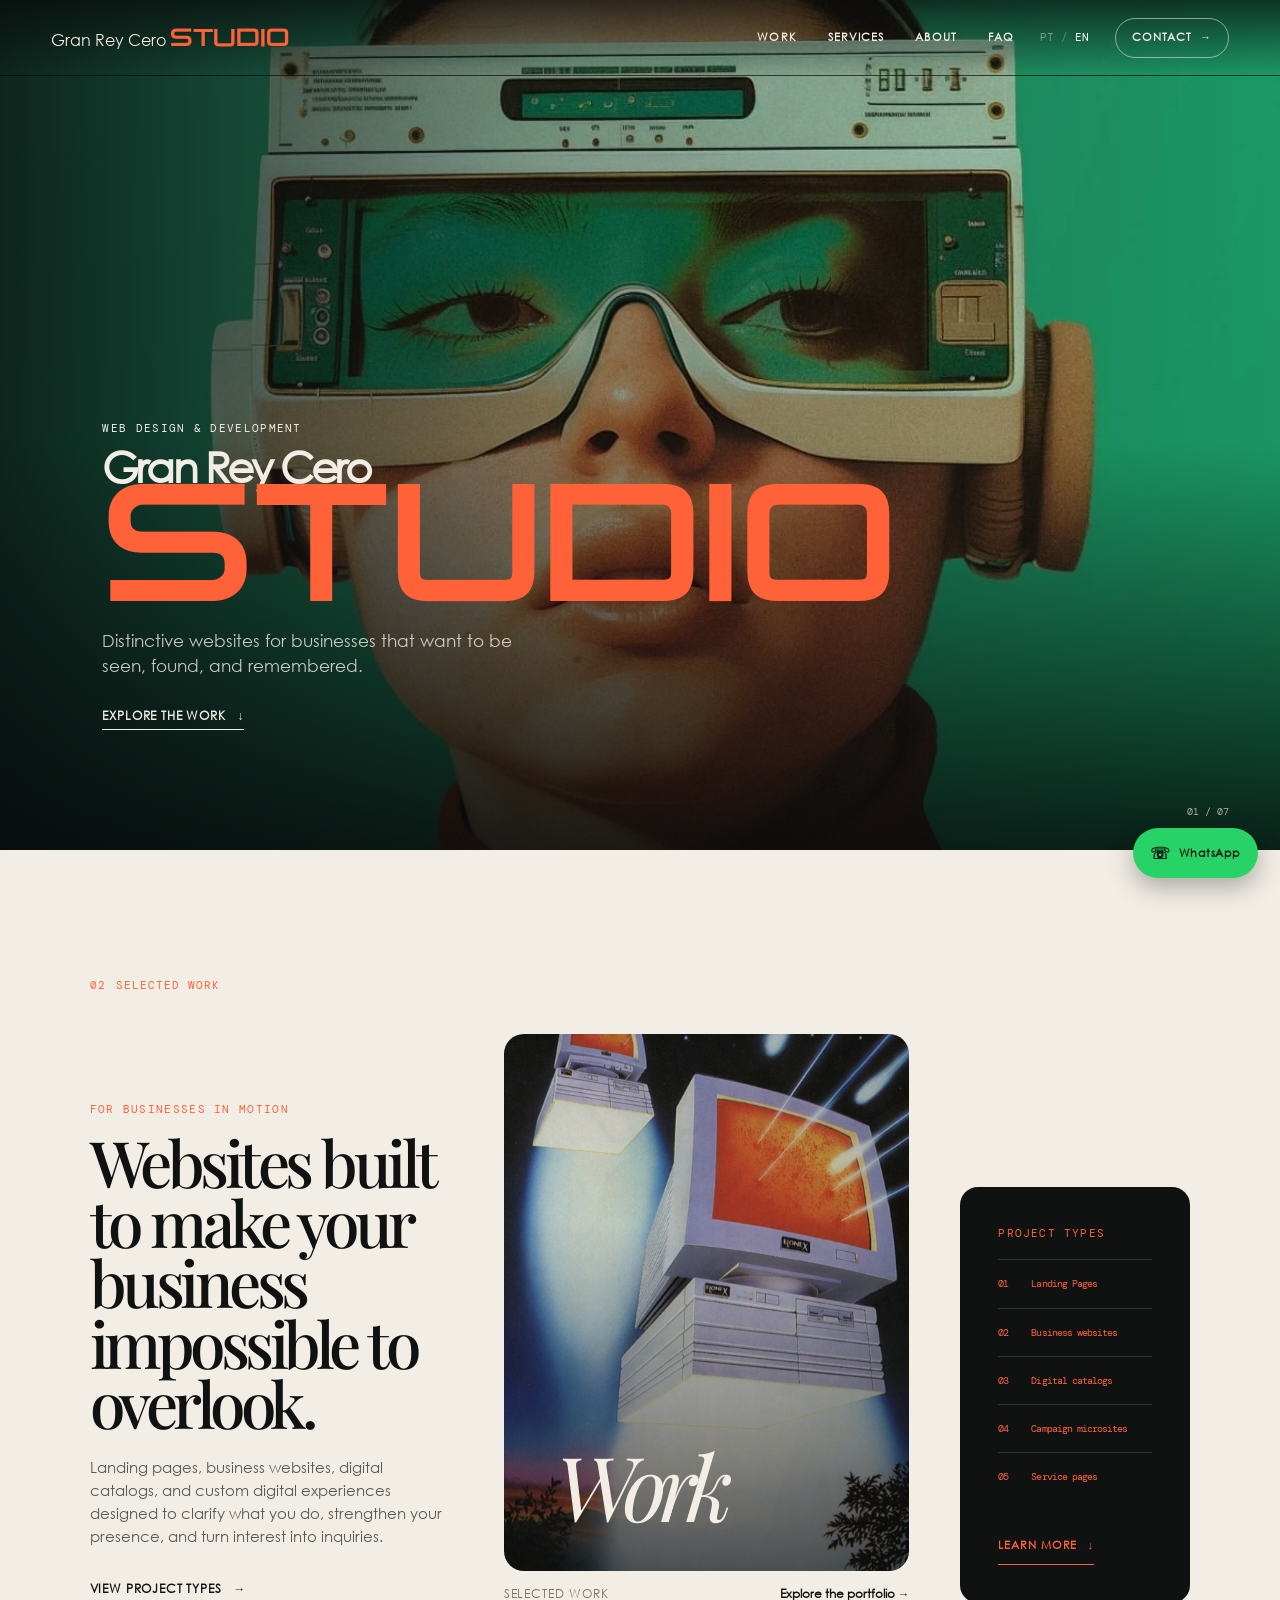
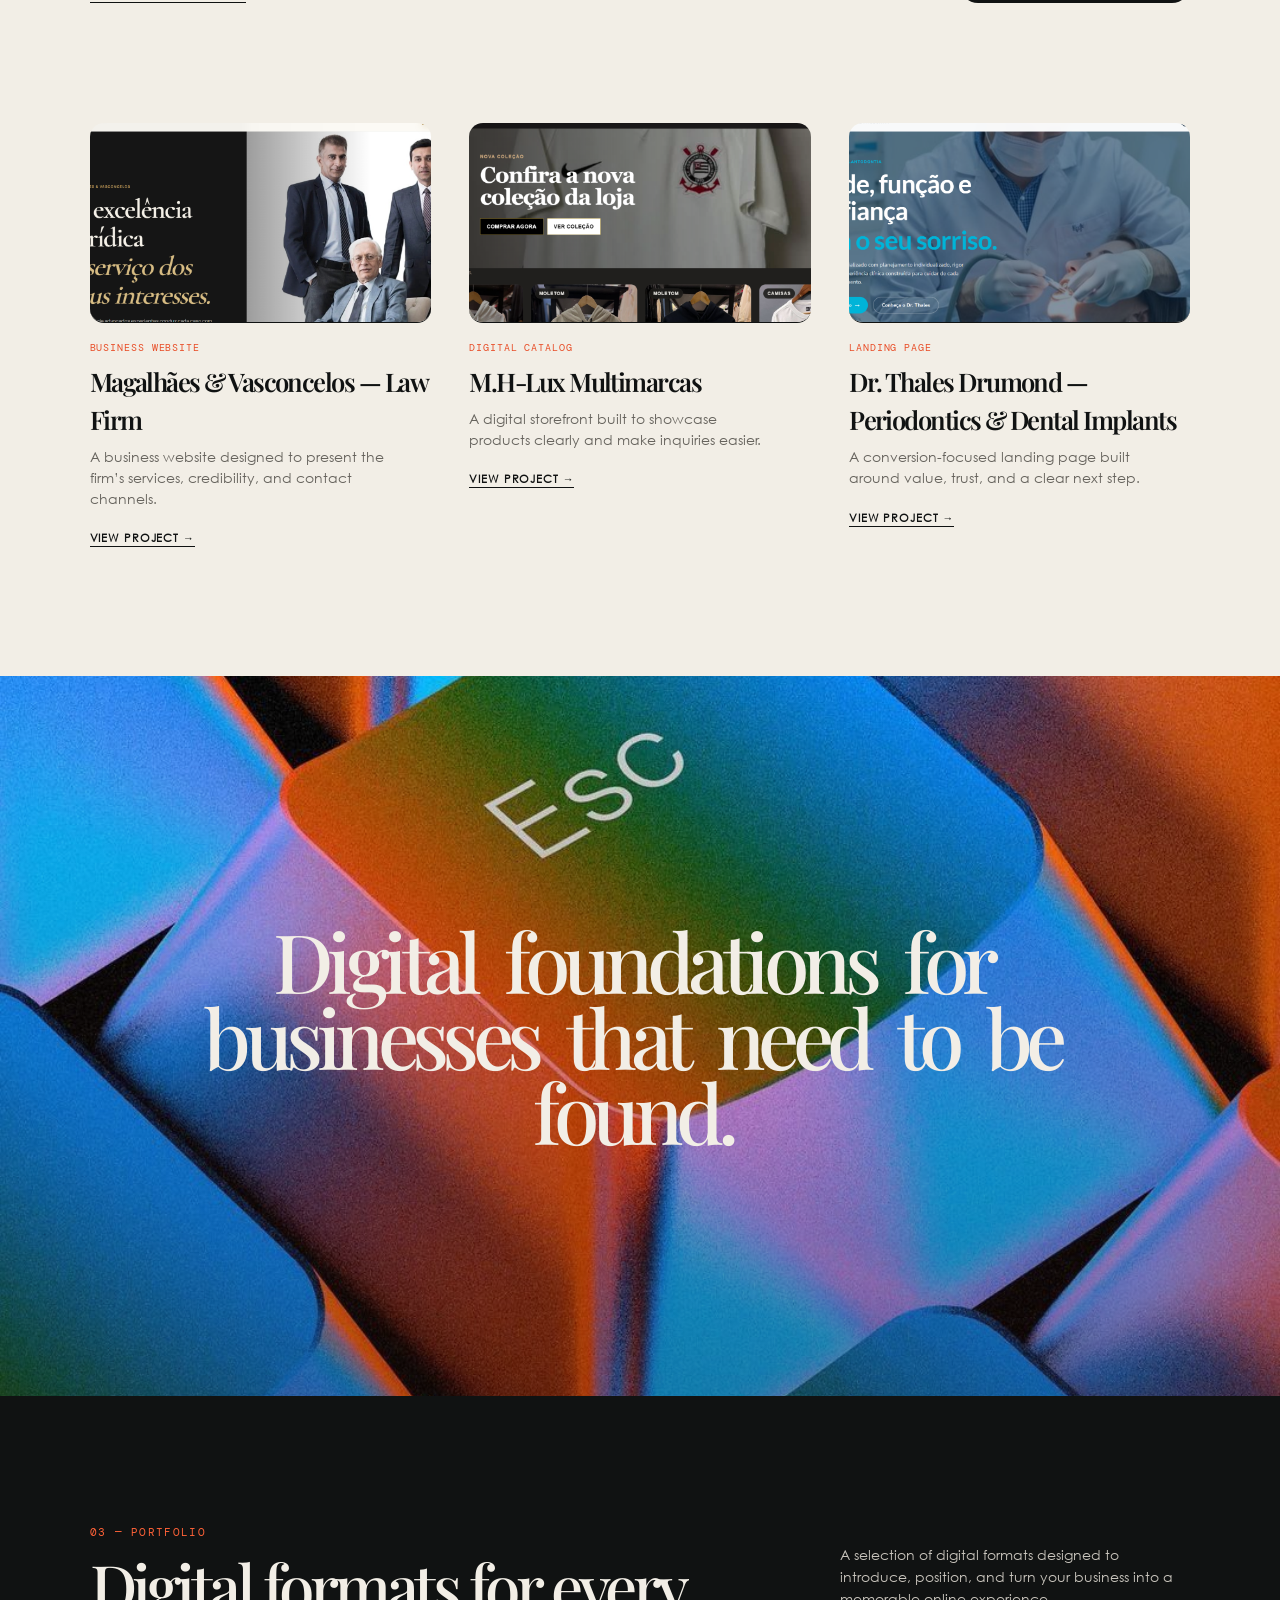
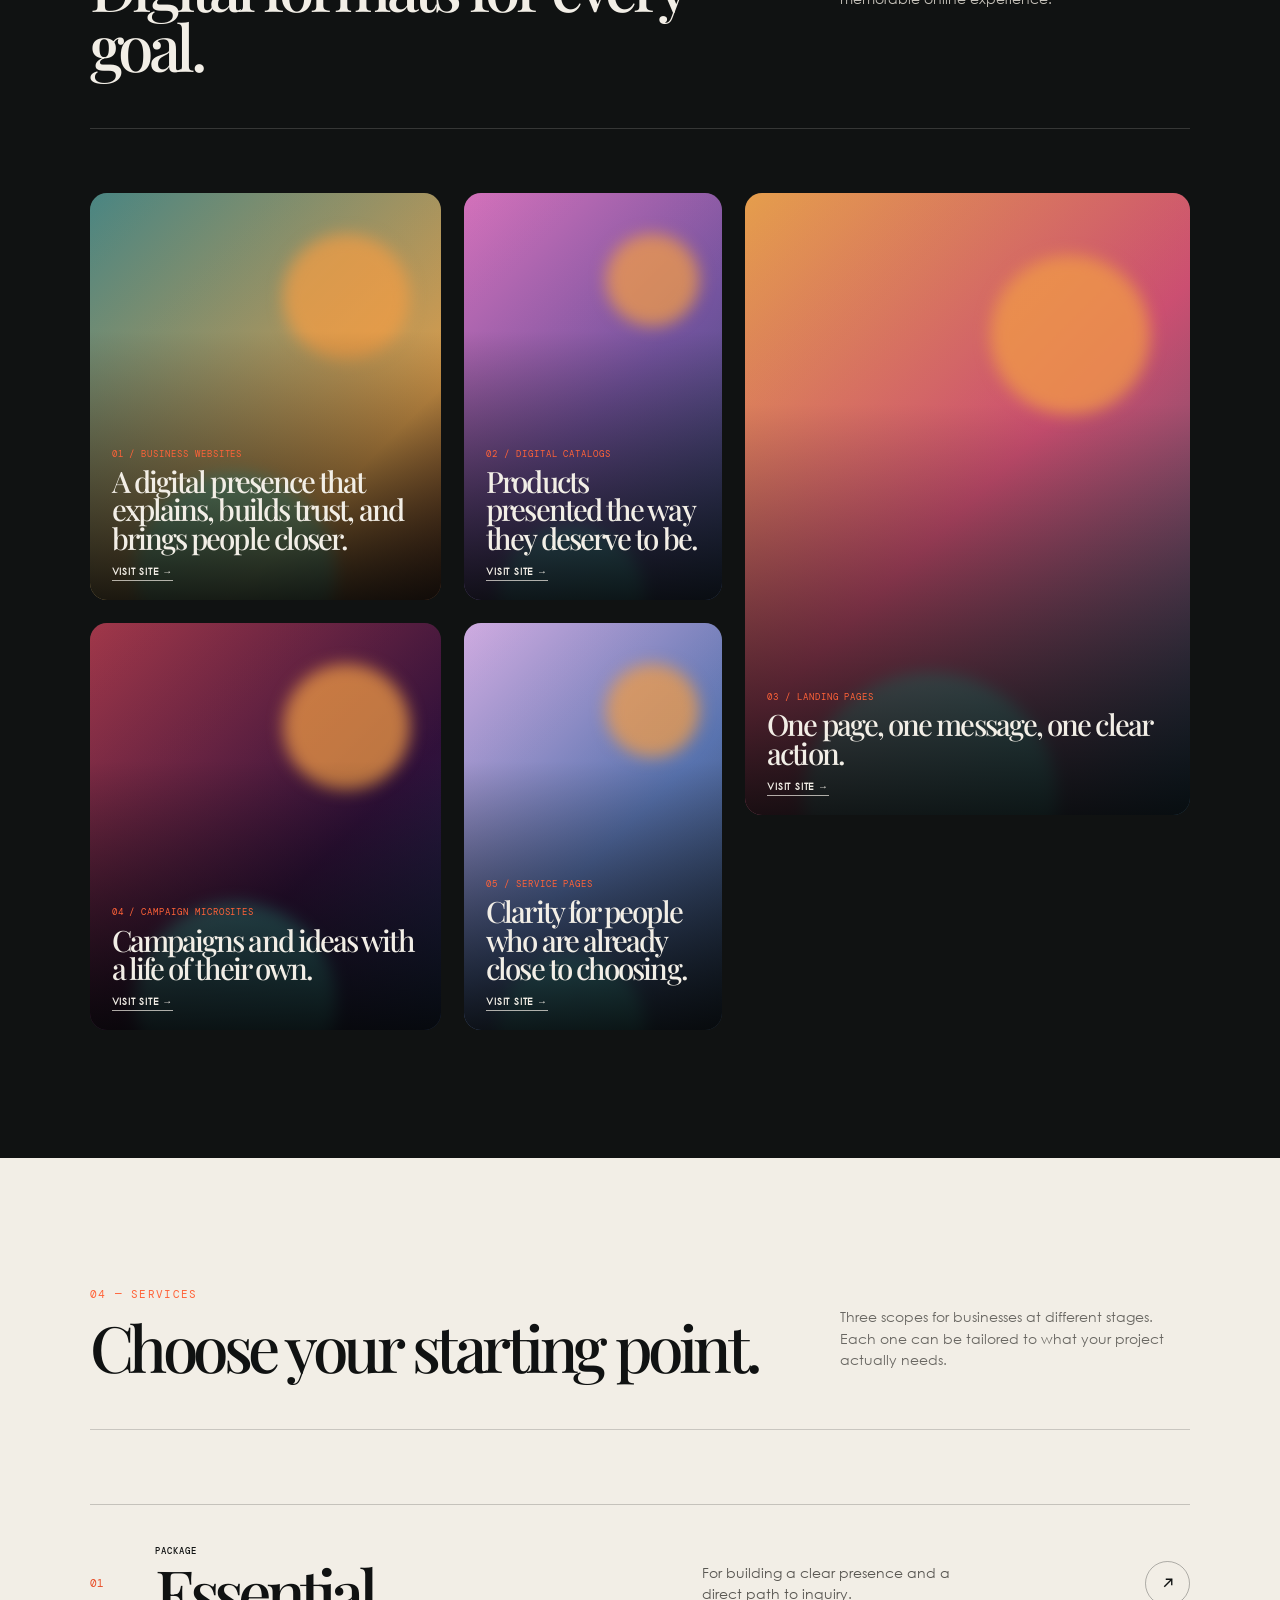
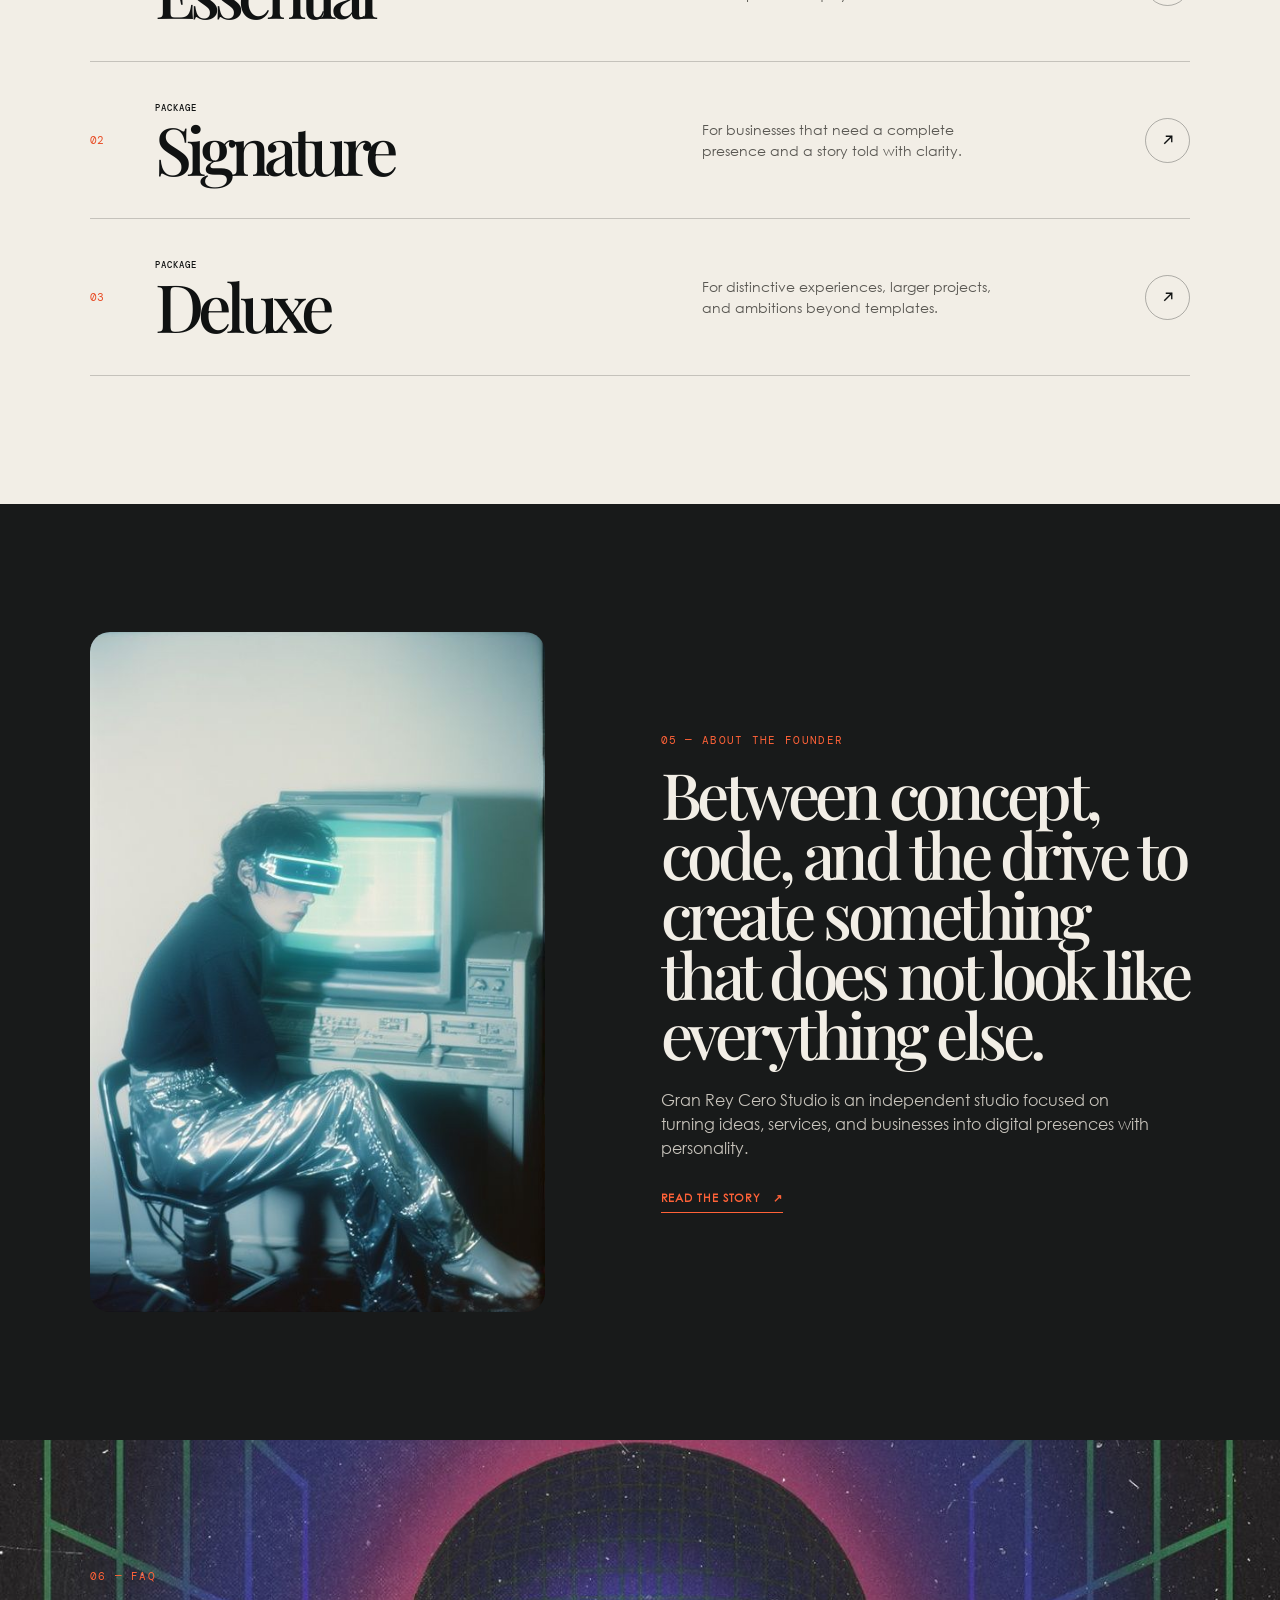
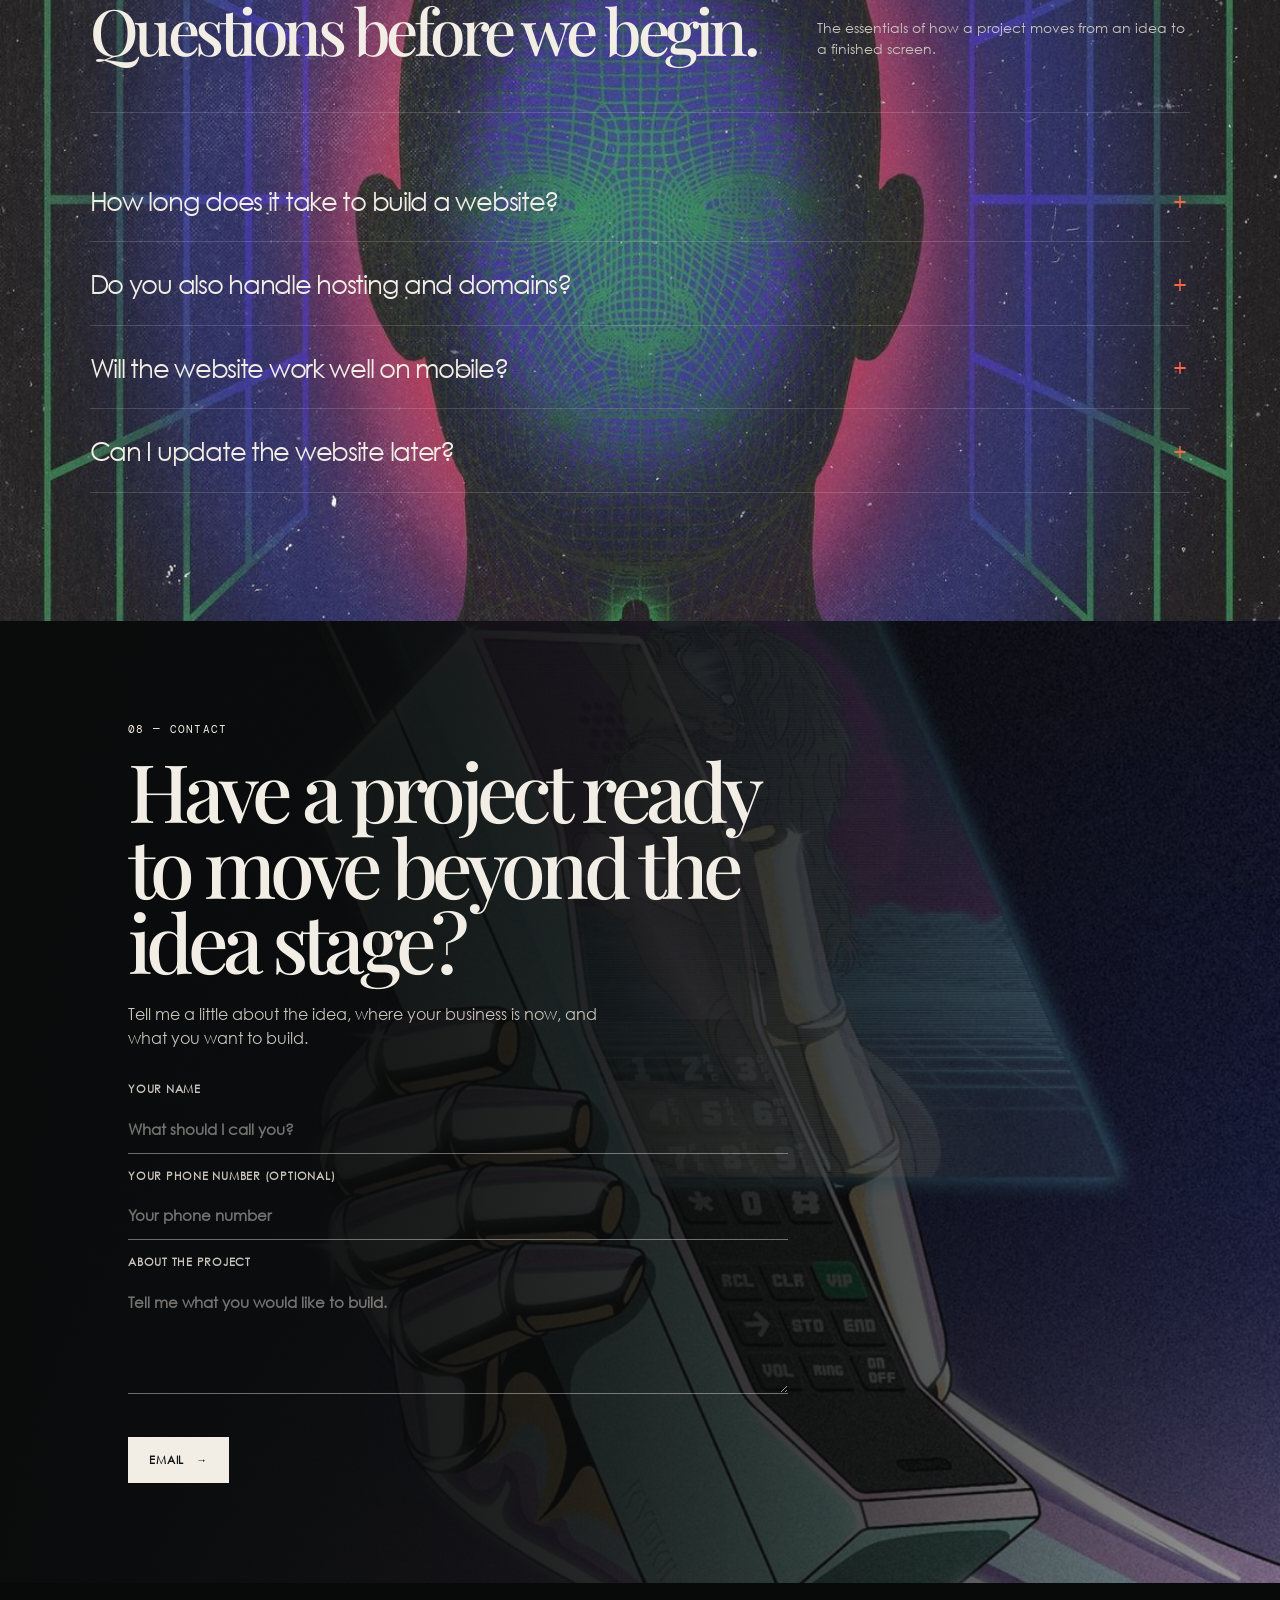
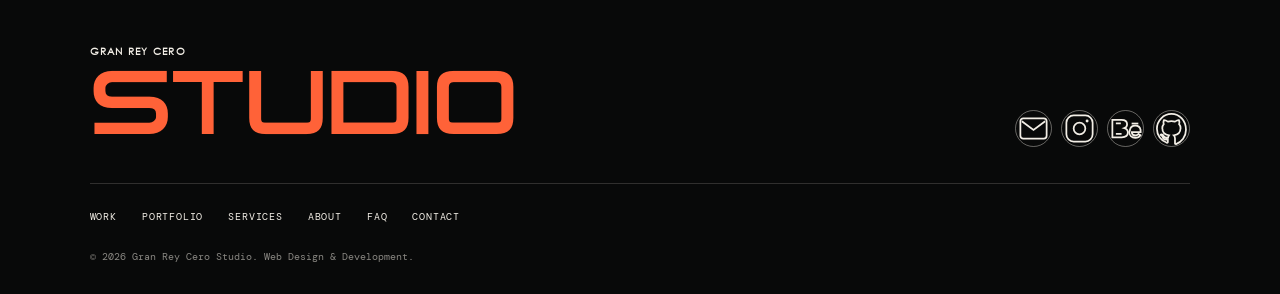
==== commit 6628be58: "Update index.html" ====
--- a/index.html
+++ b/index.html
@@ -125,7 +125,7 @@
           <span aria-hidden="true">↓</span>
         </a>
       </div>
-      <p class="hero-index" aria-hidden="true">01 / 10</p>
+      <p class="hero-index" aria-hidden="true">01 / 07</p>
     </section>
     <section class="intro section" id="projetos">
       <div class="section-kicker reveal">
@@ -607,7 +607,7 @@
           aria-controls="about-panel"
           data-i18n-aria-label="aria.about.open">
           Conheça a história
-          <span aria-hidden="true">→</span>
+          <span aria-hidden="true">↗</span>
         </button>
         <div class="about-panel" id="about-panel">
           <p data-i18n="about.panel">
@@ -706,7 +706,7 @@
       <div class="contact-shade"></div>
       <div class="contact-content reveal">
         <p class="eyebrow" data-i18n="contact.eyebrow">
-          08 — Contato</p>
+          07 — Contato</p>
         <h2 data-i18n="contact.title">
           Tem um projeto que merece existir fora da sua cabeça?</h2>
         <p data-i18n="contact.copy">
@@ -726,7 +726,7 @@
               name="whatsapp"
               type="tel"
               placeholder="(00) 00000-0000"
-              data-i18n-placeholder="contact.phone.placeholder" required/>
+              data-i18n-placeholder="contact.phone.placeholder"/>
           </label>
           <label>
             <span data-i18n="contact.message.label">Sobre o projeto</span>
--- a/style.css
+++ b/style.css
@@ -472,4 +472,6 @@
   .faq .section-heading > p { text-align: left;}}
 @media (max-width: 560px) { .language-switcher-mobile { margin-top: 14px;}
   .faq-list summary { align-items: flex-start; gap: 16px;}
-  .faq-list summary span { flex: 0 0 auto;}}
+  .faq-list summary span { flex: 0 0 auto;}} 
+  /* Remove as setas de navegação dos cards de serviço no mobile */
+@media (max-width: 900px) {.service-card .service-arrow { display: none;}}
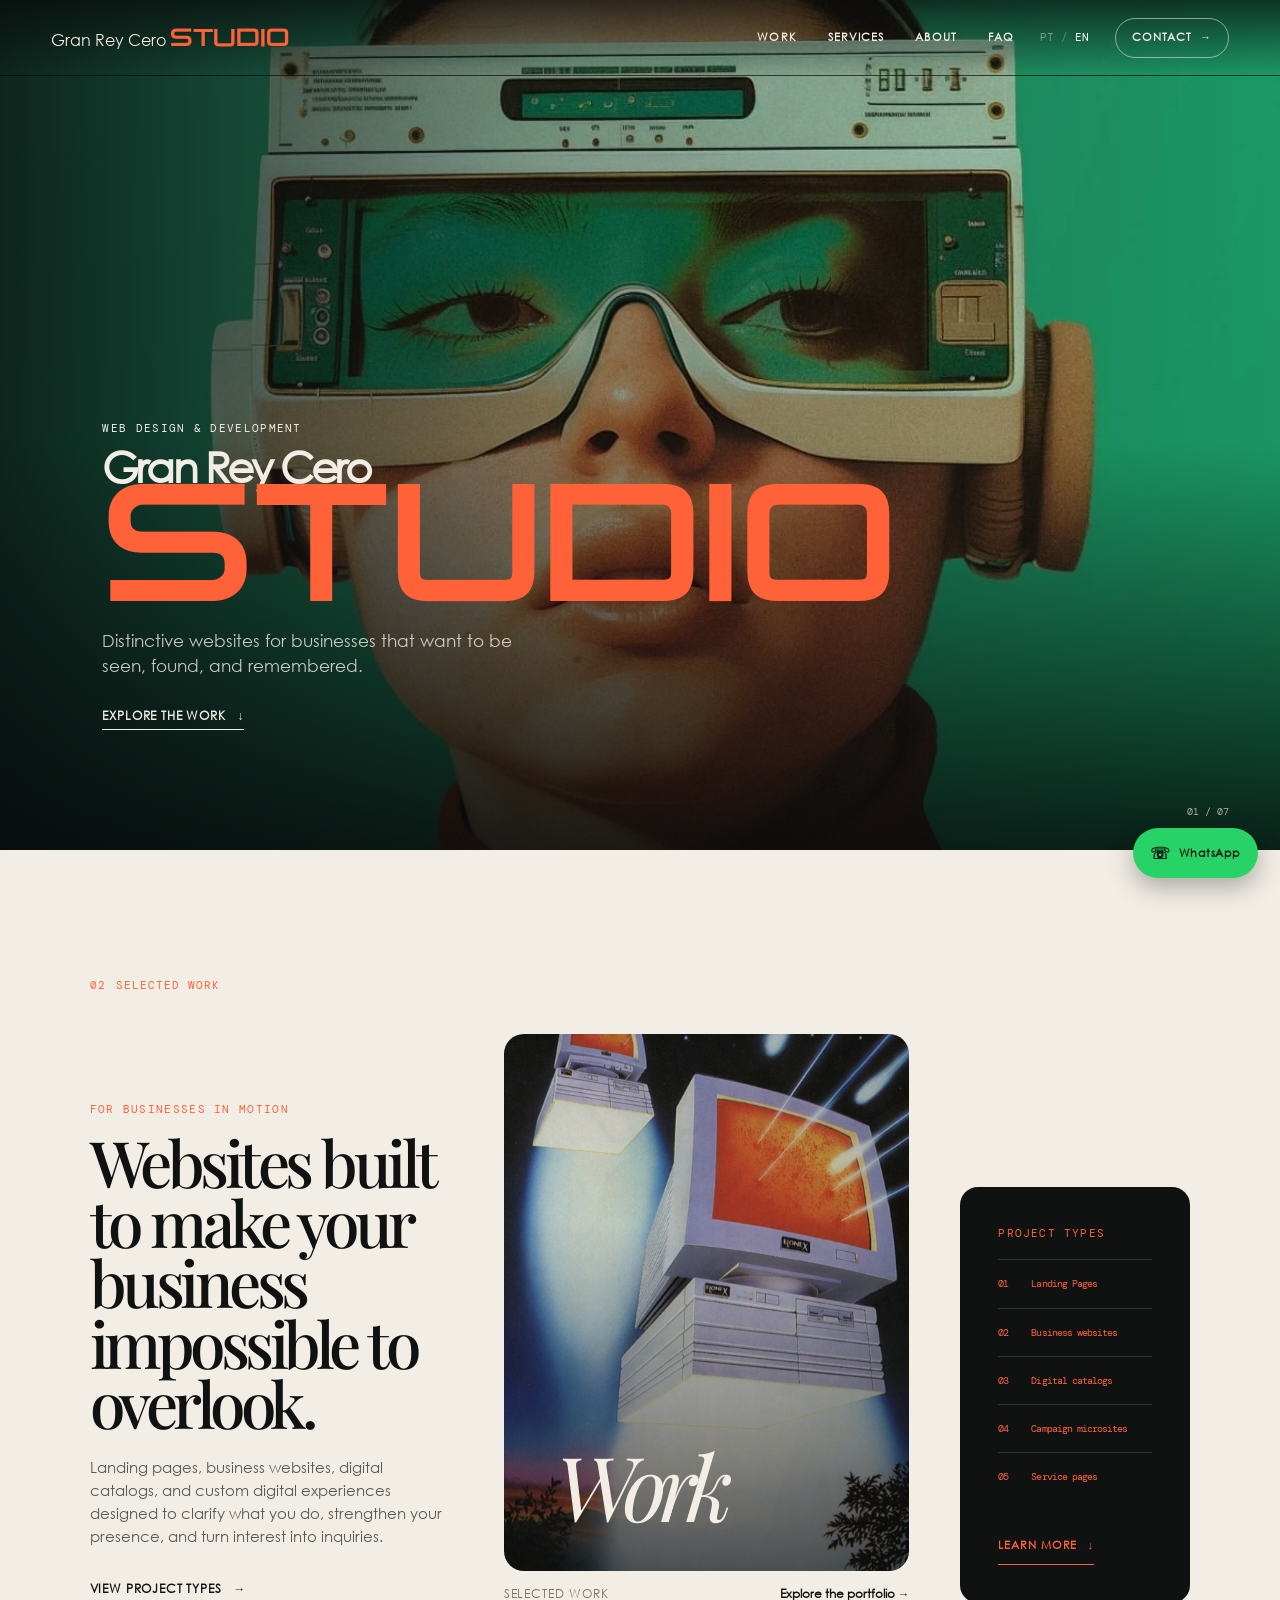
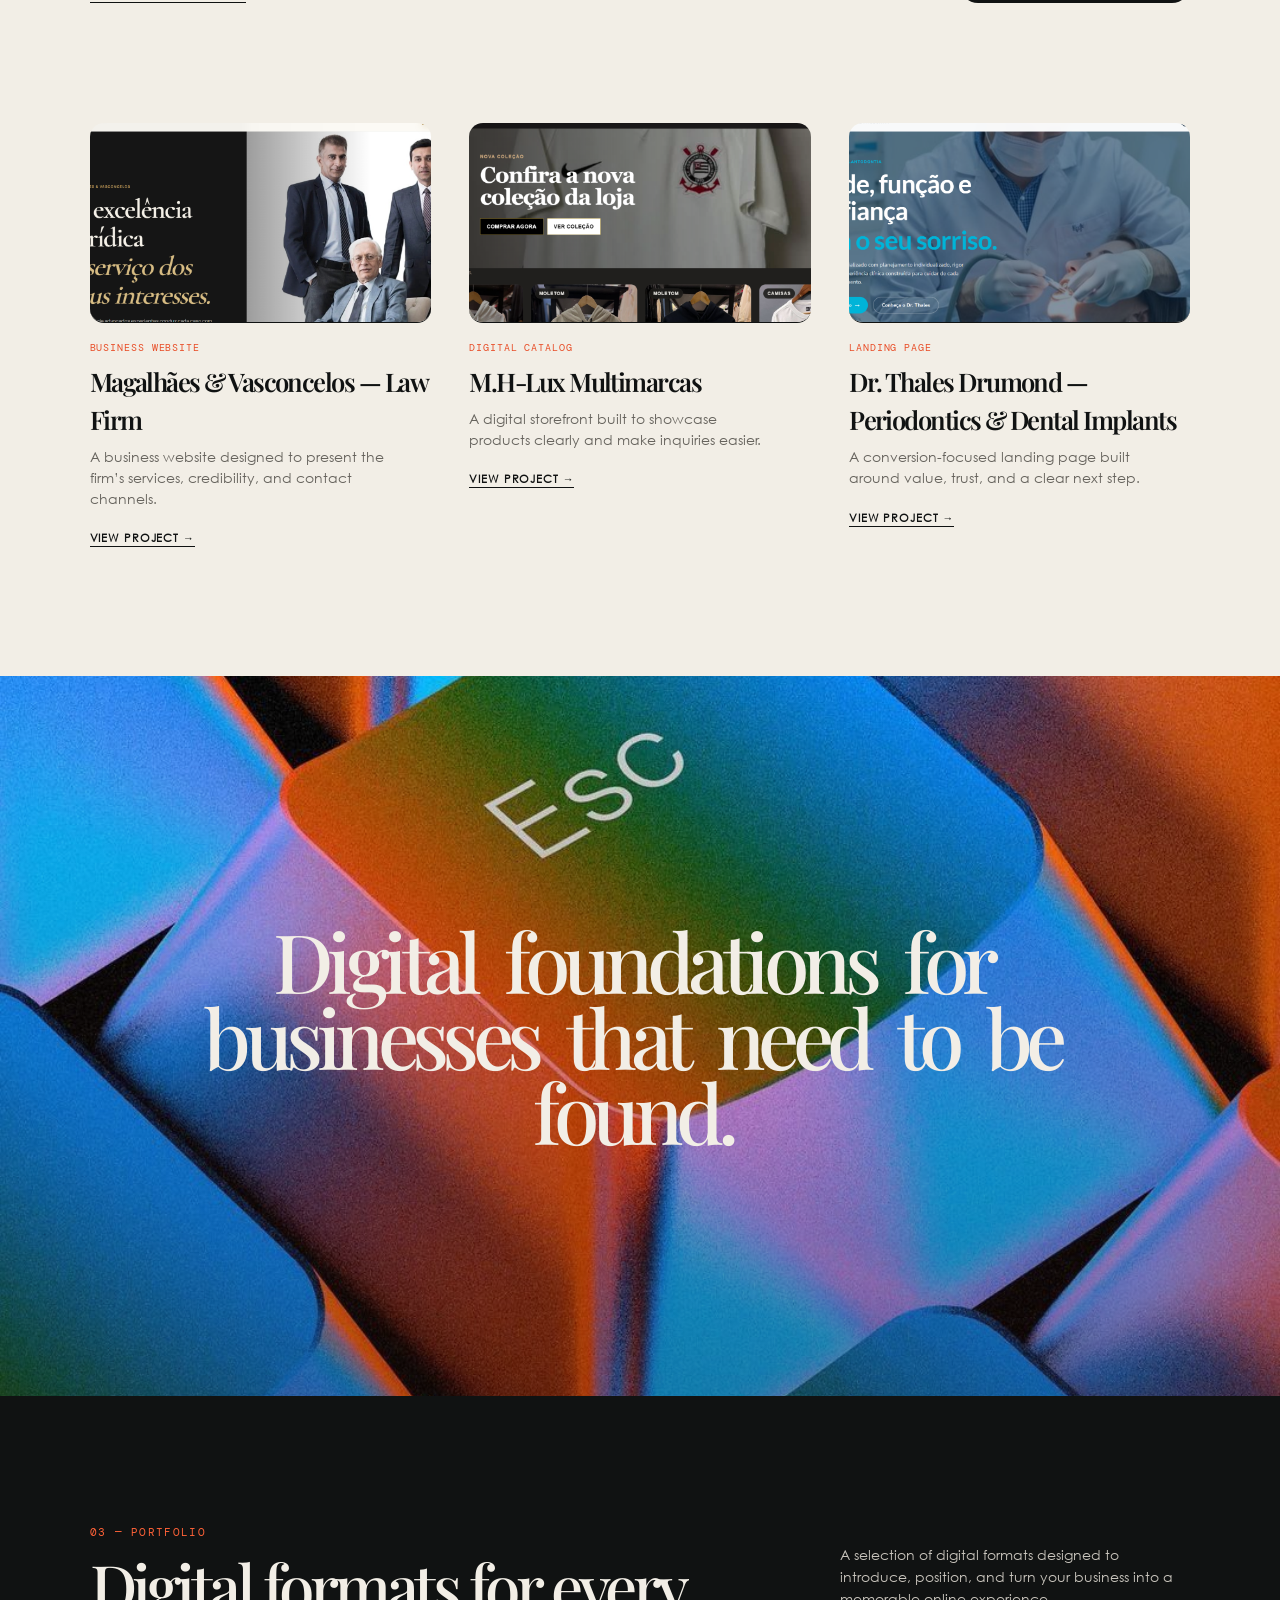
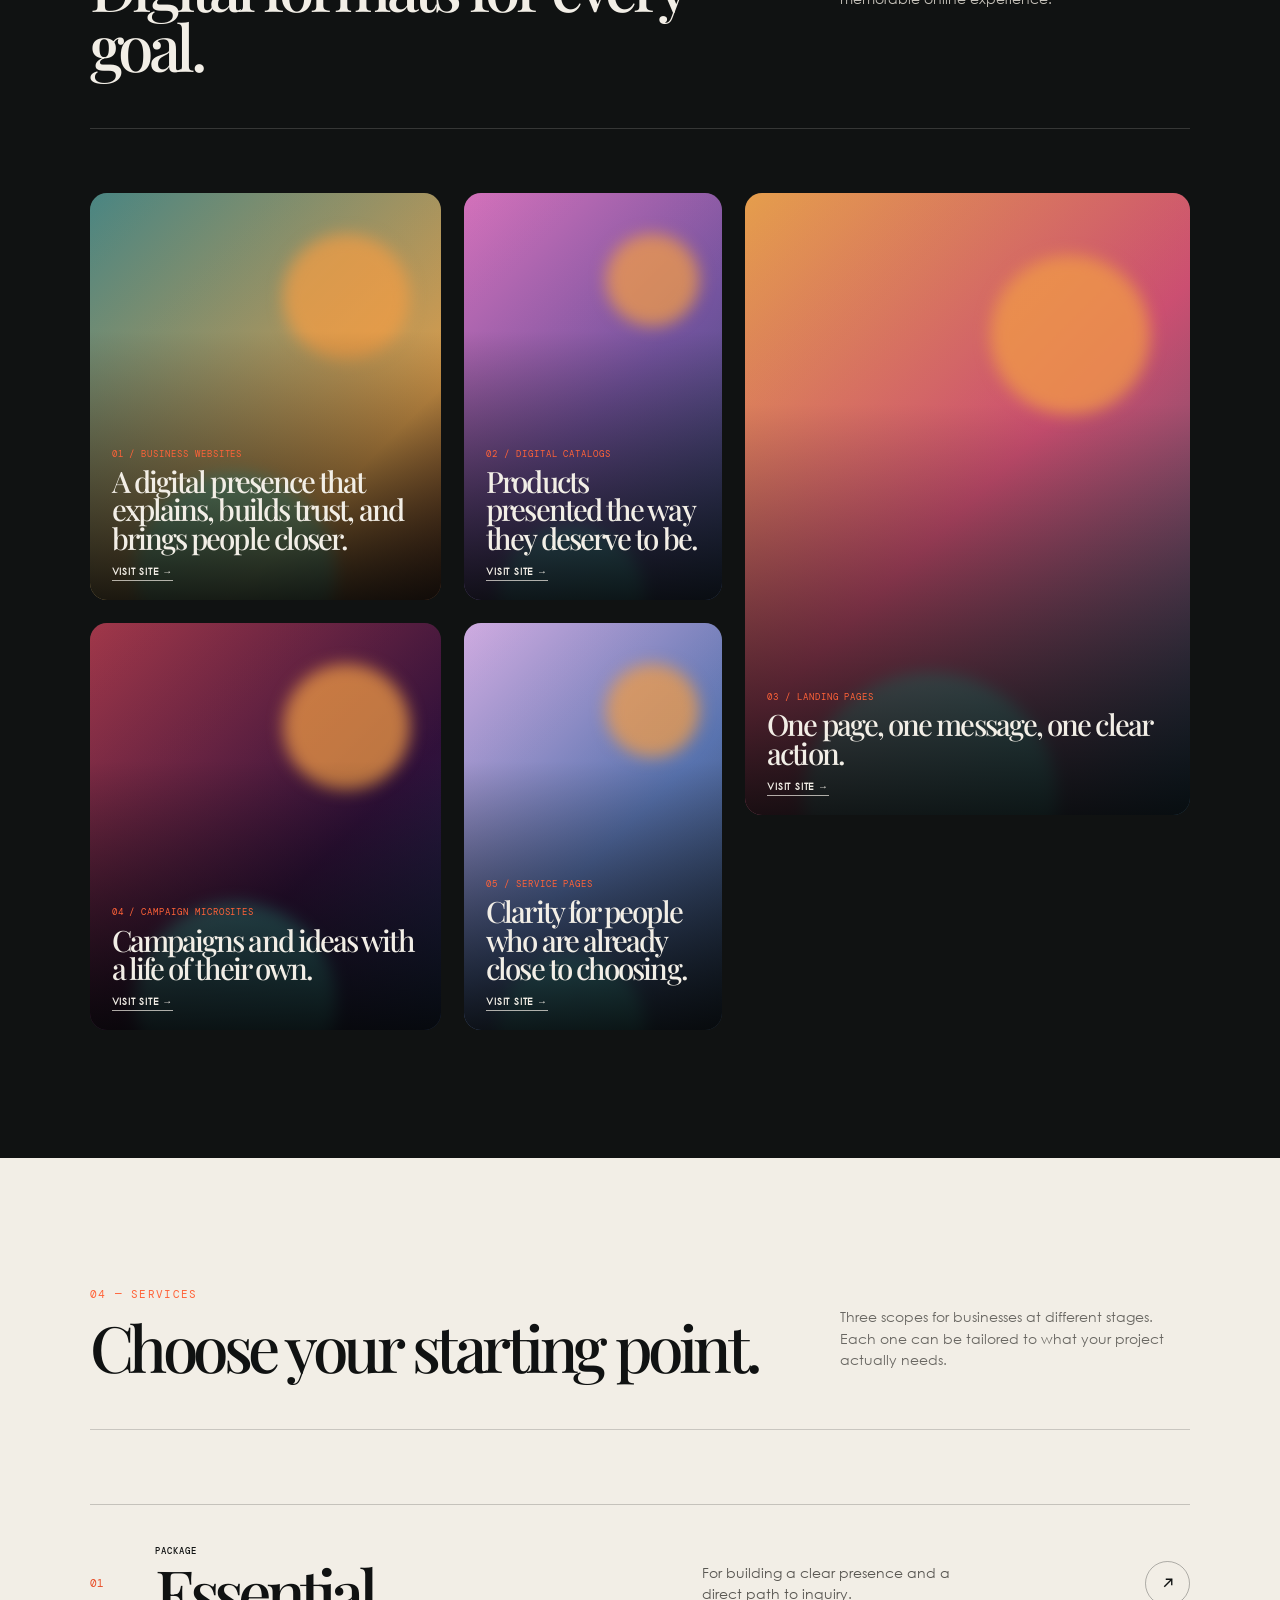
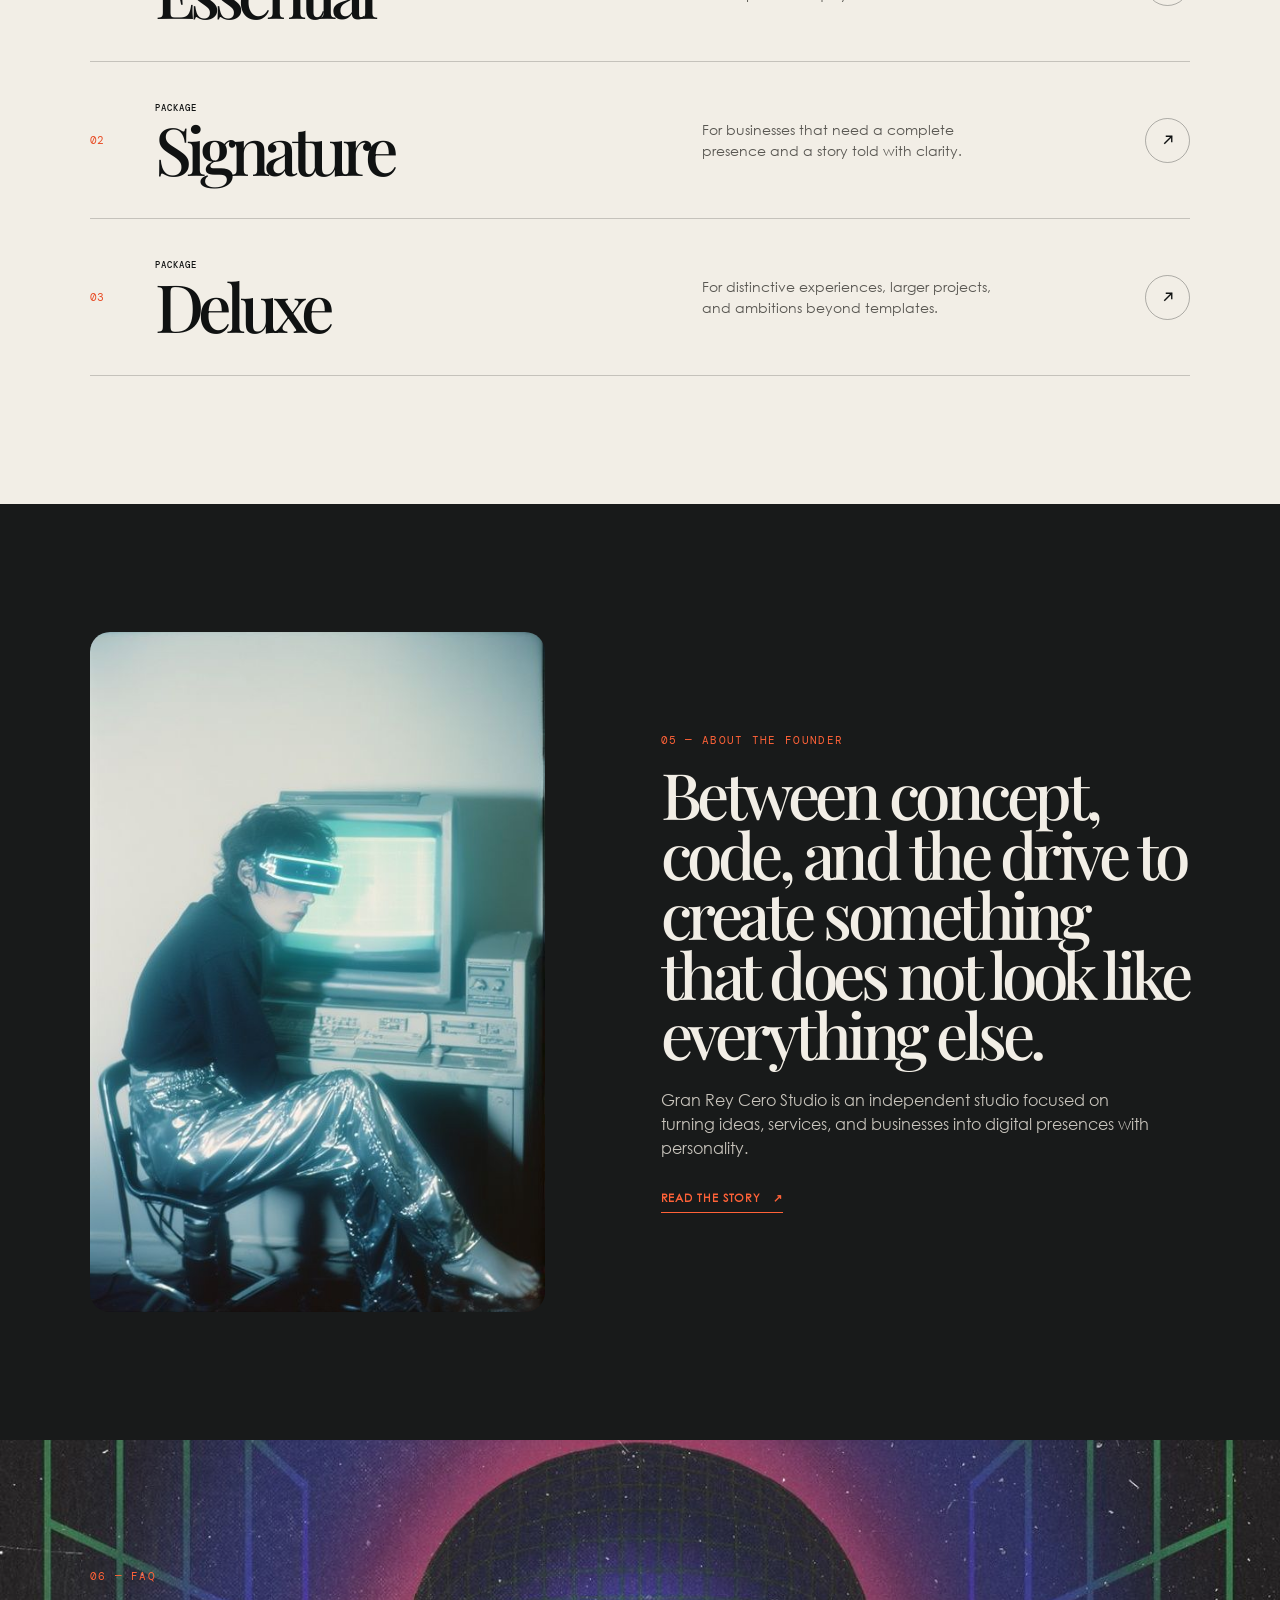
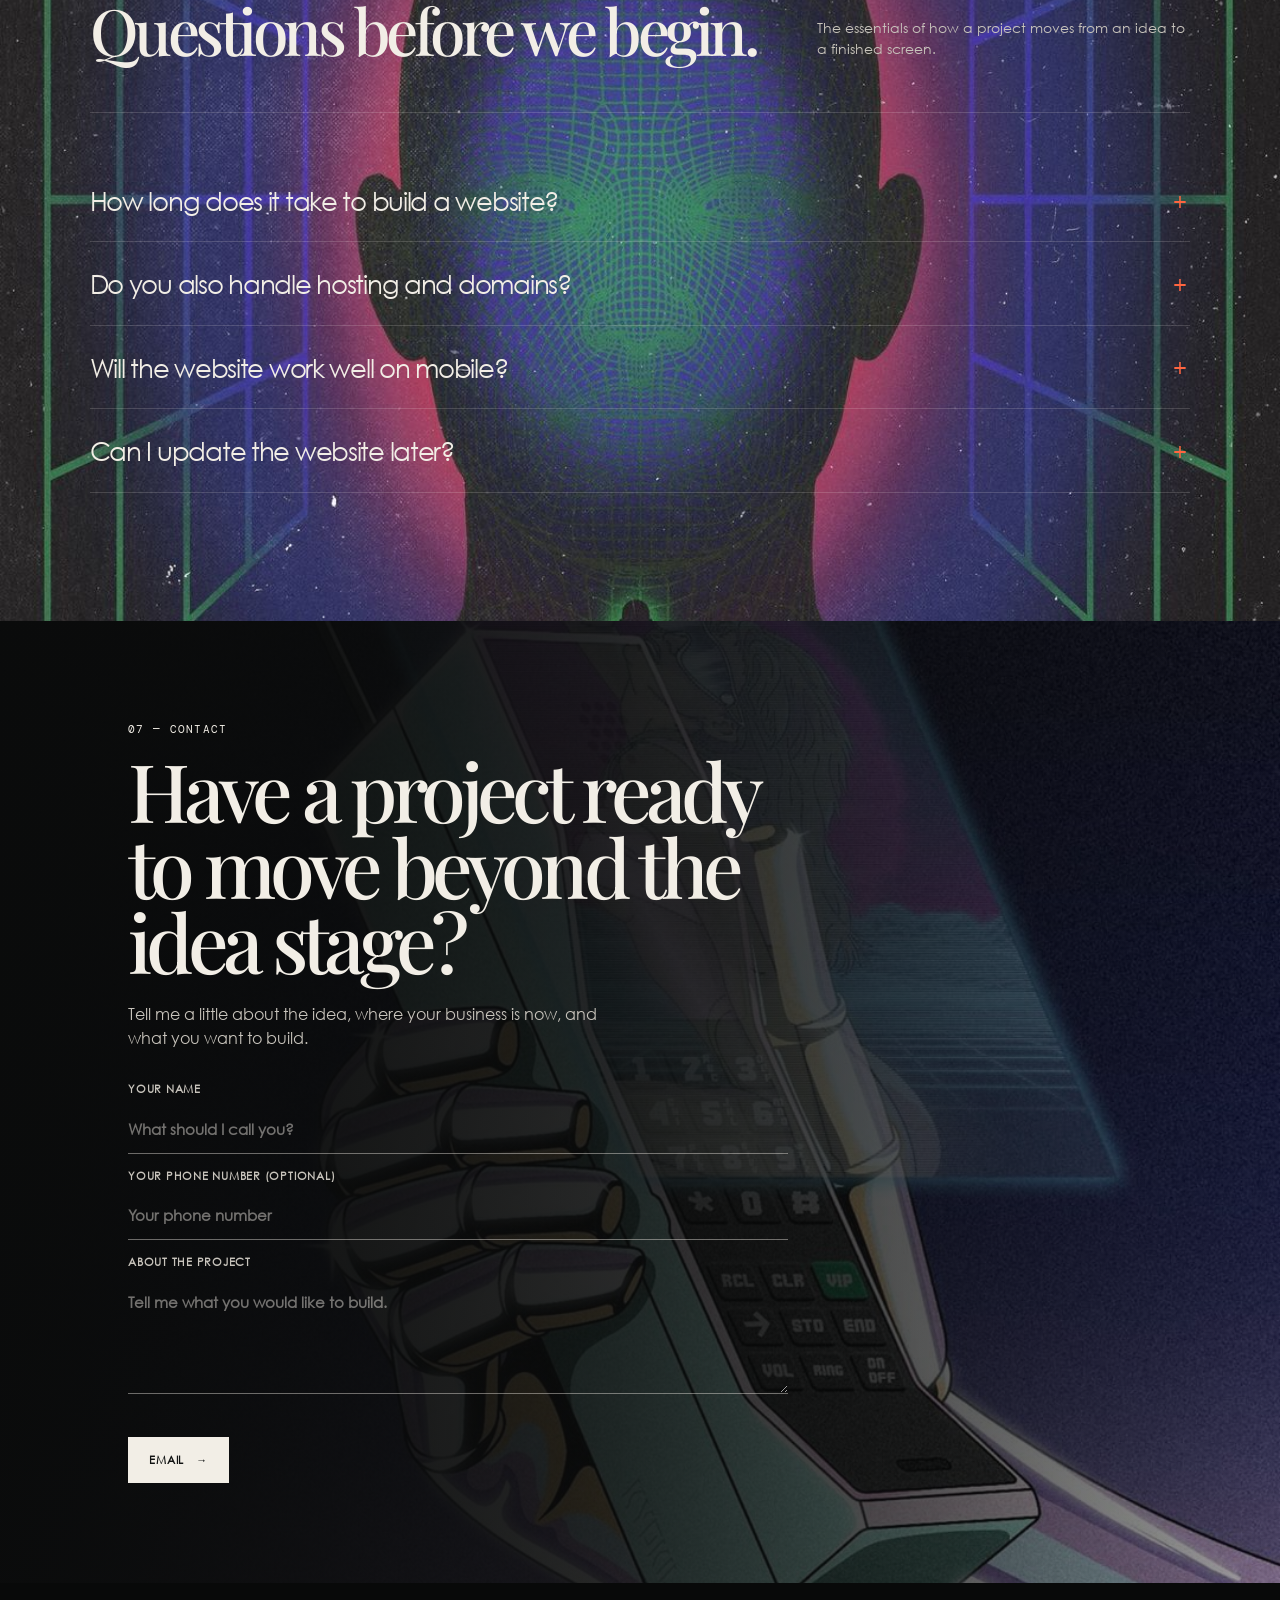
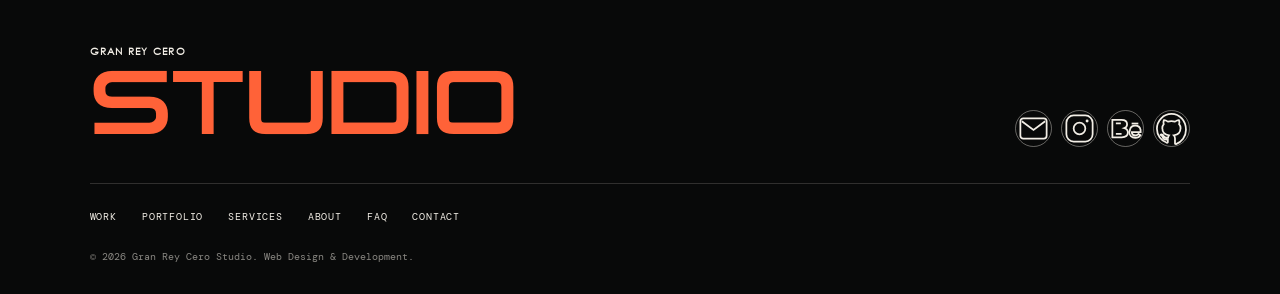
==== commit 4939a28b: "Update print statement from 'Hello' to 'Goodbye'" ====
--- a/index.html
+++ b/index.html
@@ -612,7 +612,7 @@
         <div class="about-panel" id="about-panel">
           <p data-i18n="about.panel">
             Meu foco é criar sites que equilibrem estética, clareza e função.
-            Cada projeto começa entendendo o que torna um negócio único — e termina
+            Cada projeto começa entendendo o que torna um negócio único e termina
             com uma estrutura que ajuda pessoas a encontrá-lo, entendê-lo e entrar
             em contato.</p>
         </div>
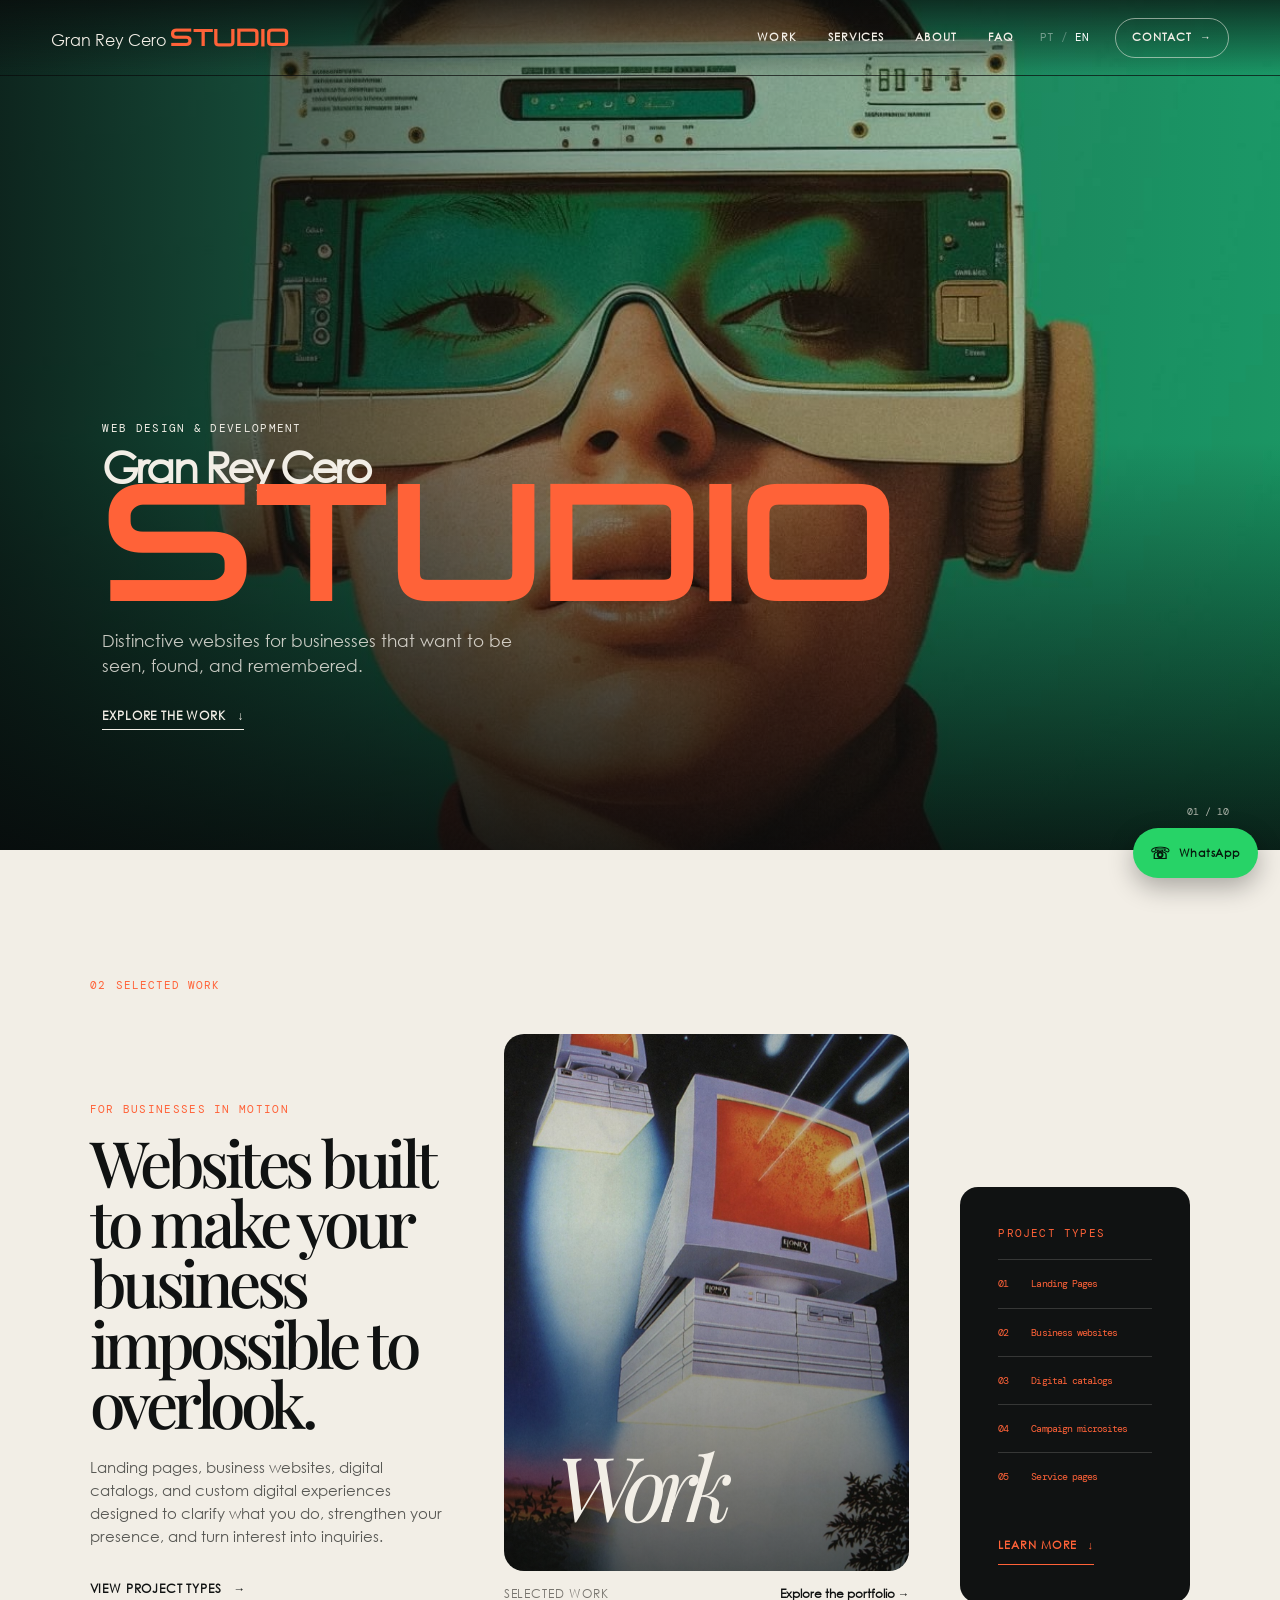
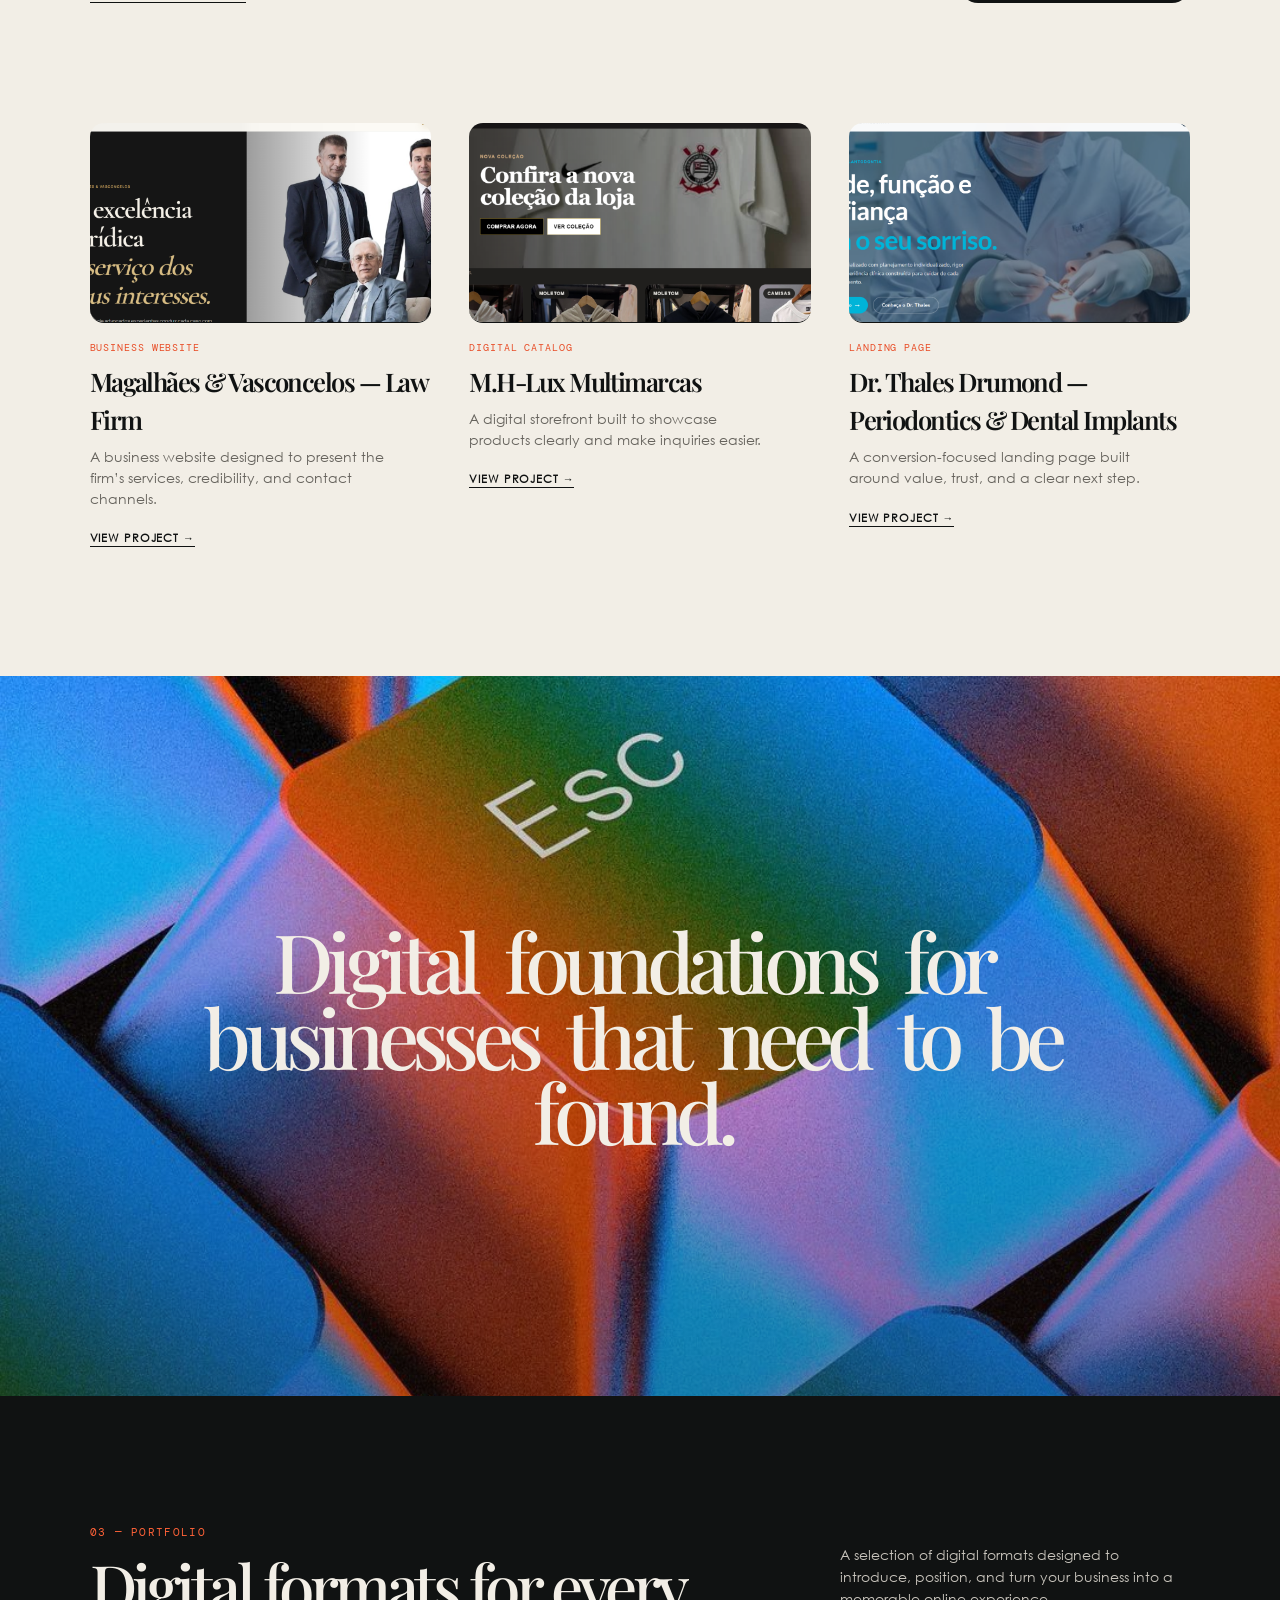
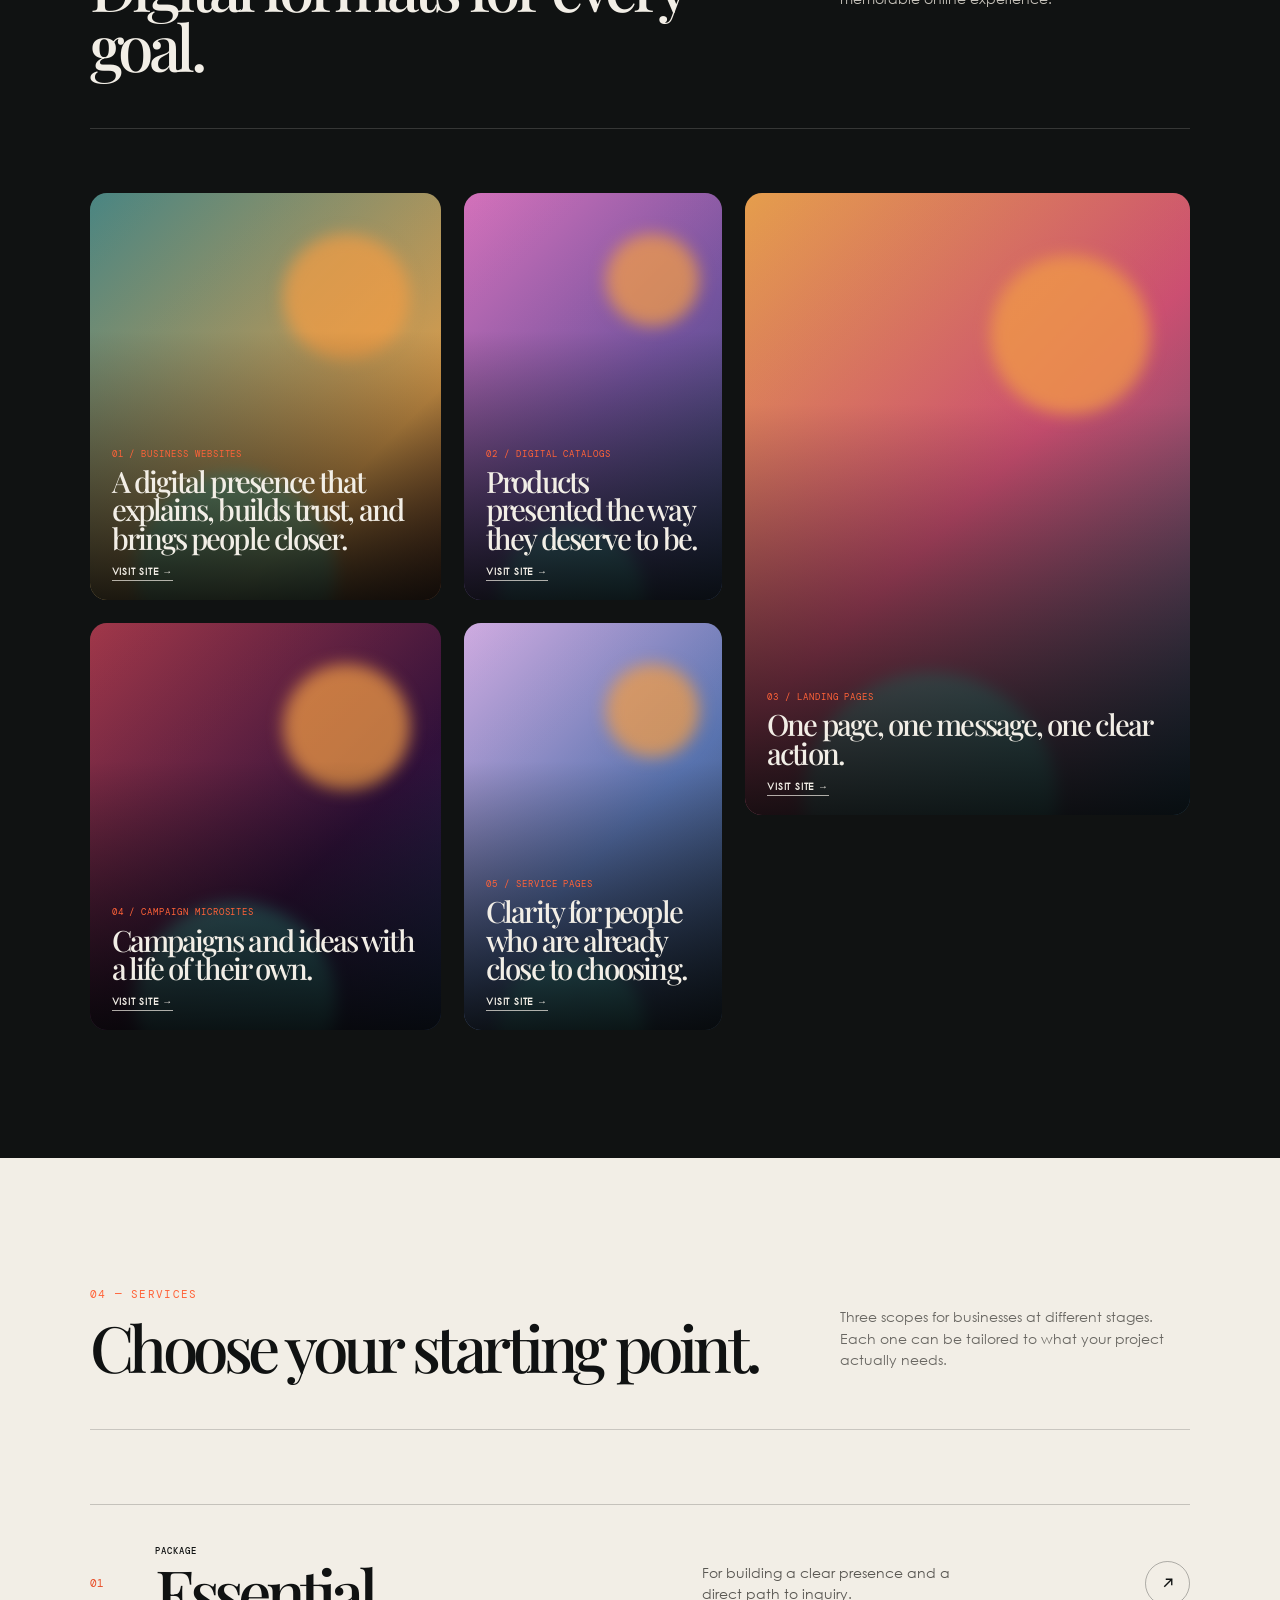
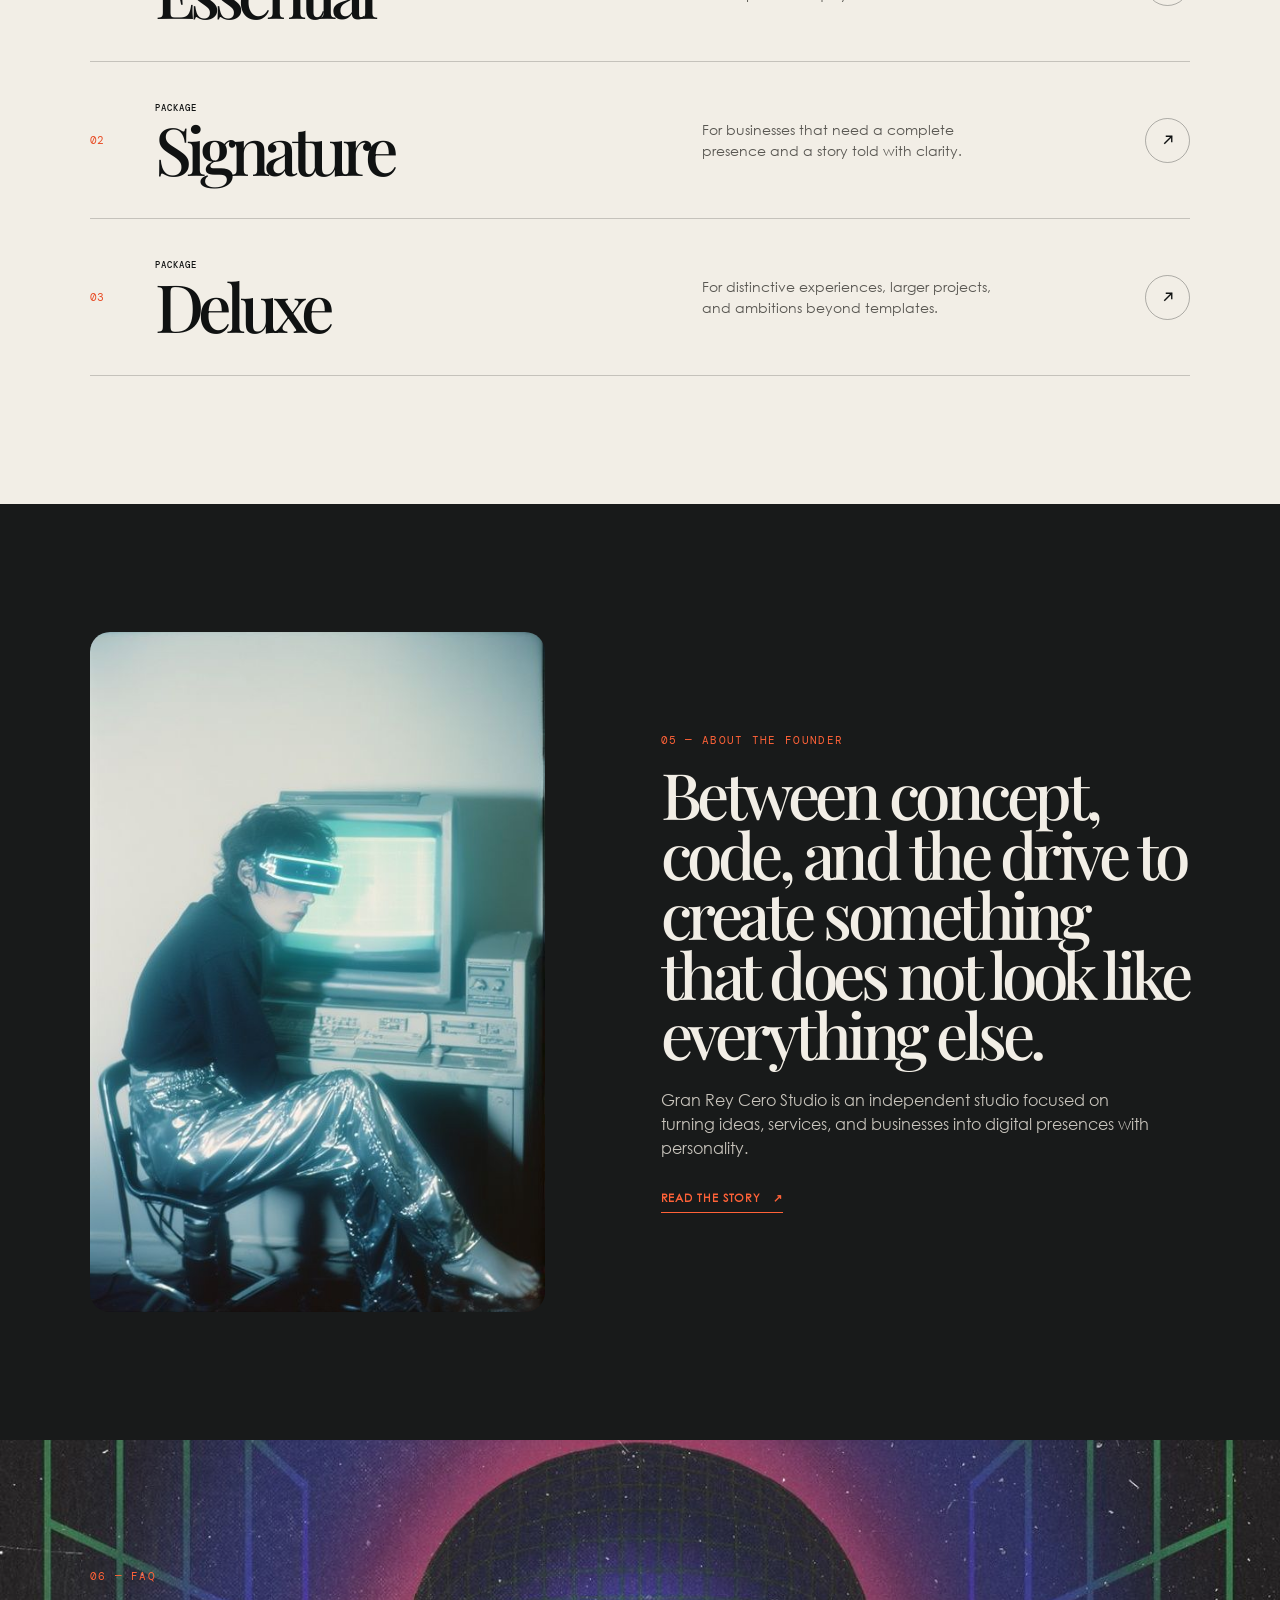
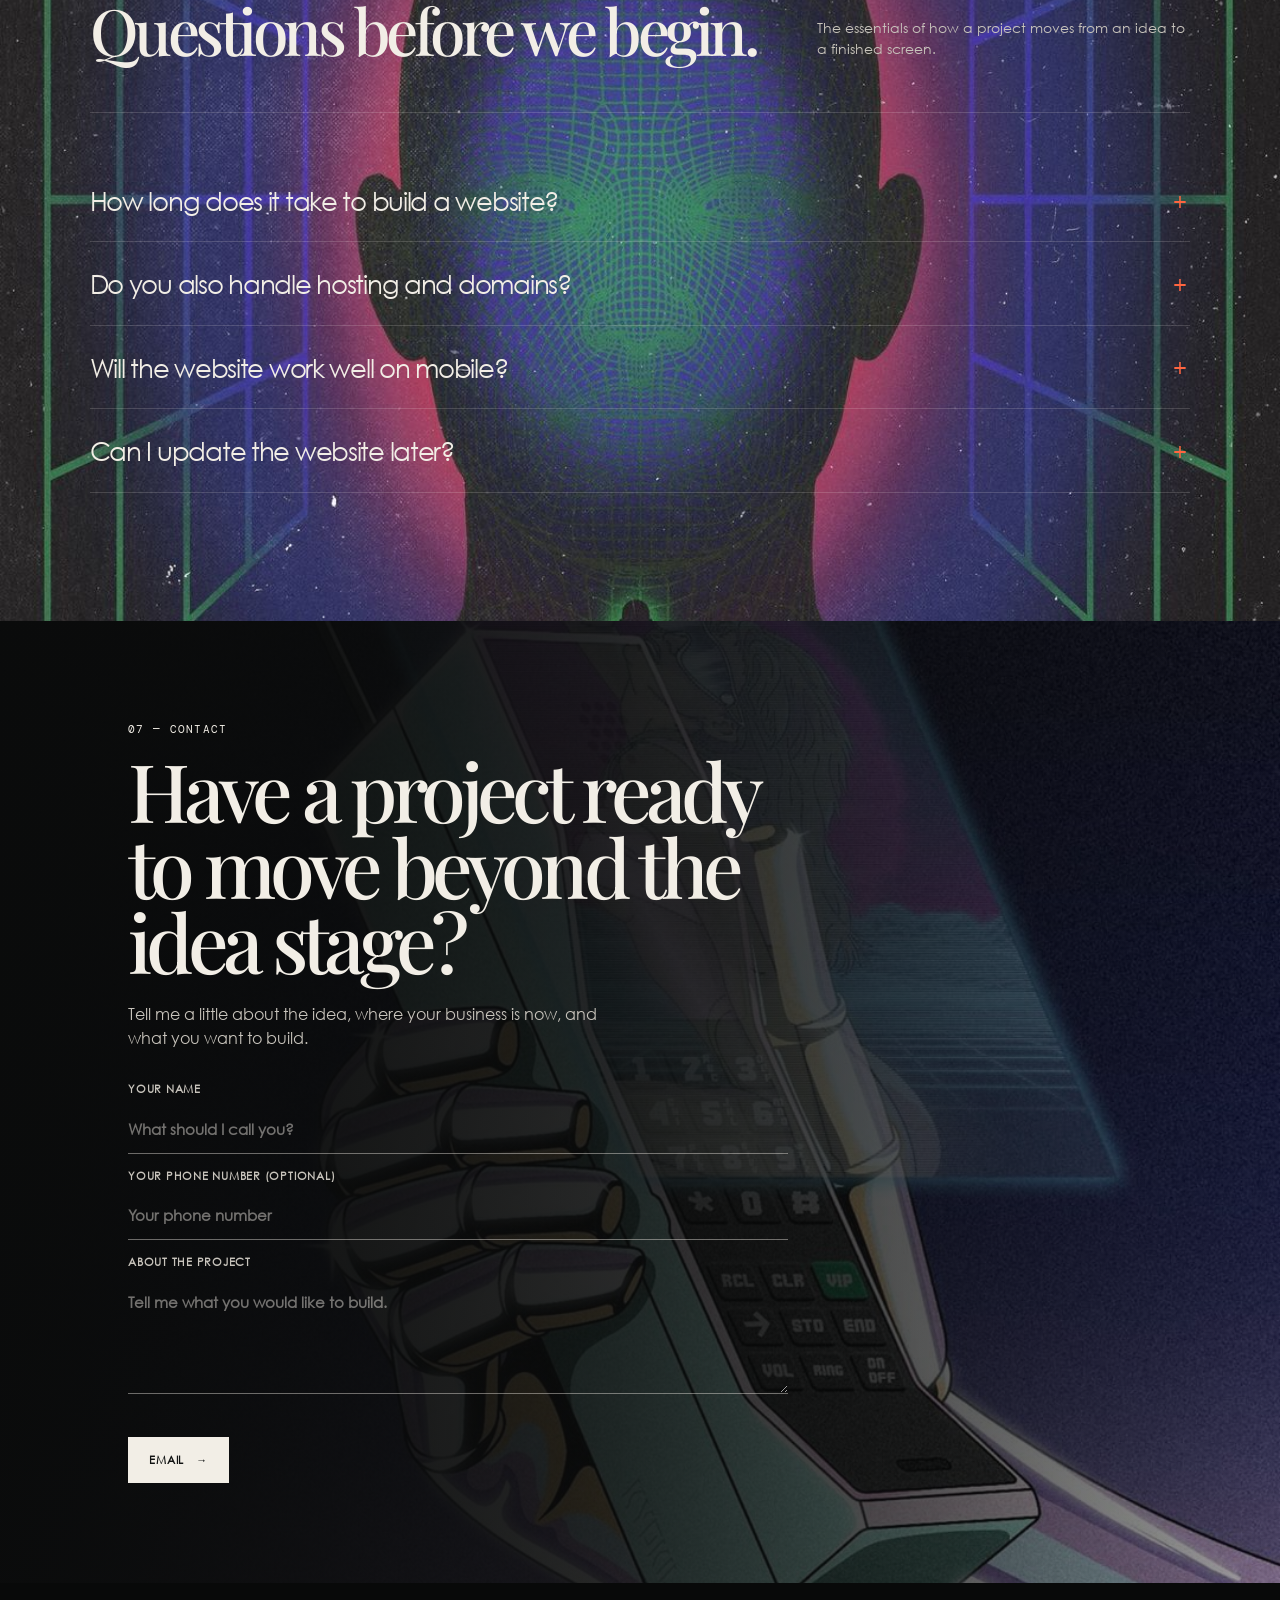
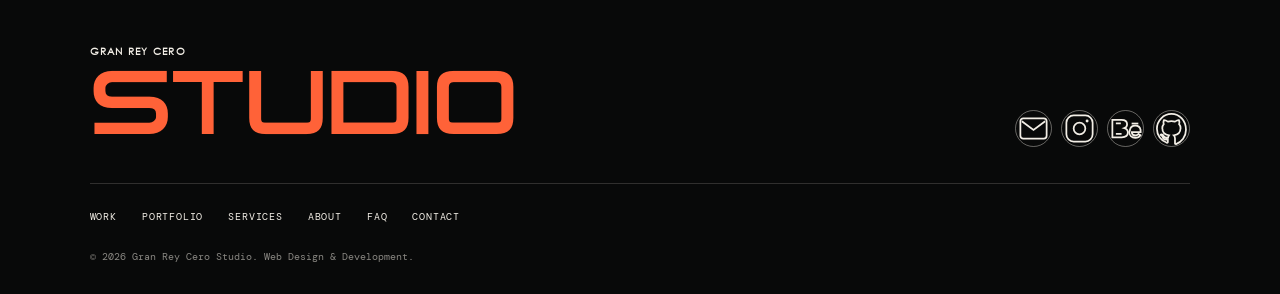
==== commit 24ed1a69: "Update fmt.Println message from 'Hello' to 'Goodbye'" ====
--- a/index.html
+++ b/index.html
@@ -125,7 +125,7 @@
           <span aria-hidden="true">↓</span>
         </a>
       </div>
-      <p class="hero-index" aria-hidden="true">01 / 07</p>
+      <p class="hero-index" aria-hidden="true">01 / 10</p>
     </section>
     <section class="intro section" id="projetos">
       <div class="section-kicker reveal">
@@ -607,7 +607,7 @@
           aria-controls="about-panel"
           data-i18n-aria-label="aria.about.open">
           Conheça a história
-          <span aria-hidden="true">↗</span>
+          <span aria-hidden="true">→</span>
         </button>
         <div class="about-panel" id="about-panel">
           <p data-i18n="about.panel">
@@ -706,7 +706,7 @@
       <div class="contact-shade"></div>
       <div class="contact-content reveal">
         <p class="eyebrow" data-i18n="contact.eyebrow">
-          07 — Contato</p>
+          08 — Contato</p>
         <h2 data-i18n="contact.title">
           Tem um projeto que merece existir fora da sua cabeça?</h2>
         <p data-i18n="contact.copy">
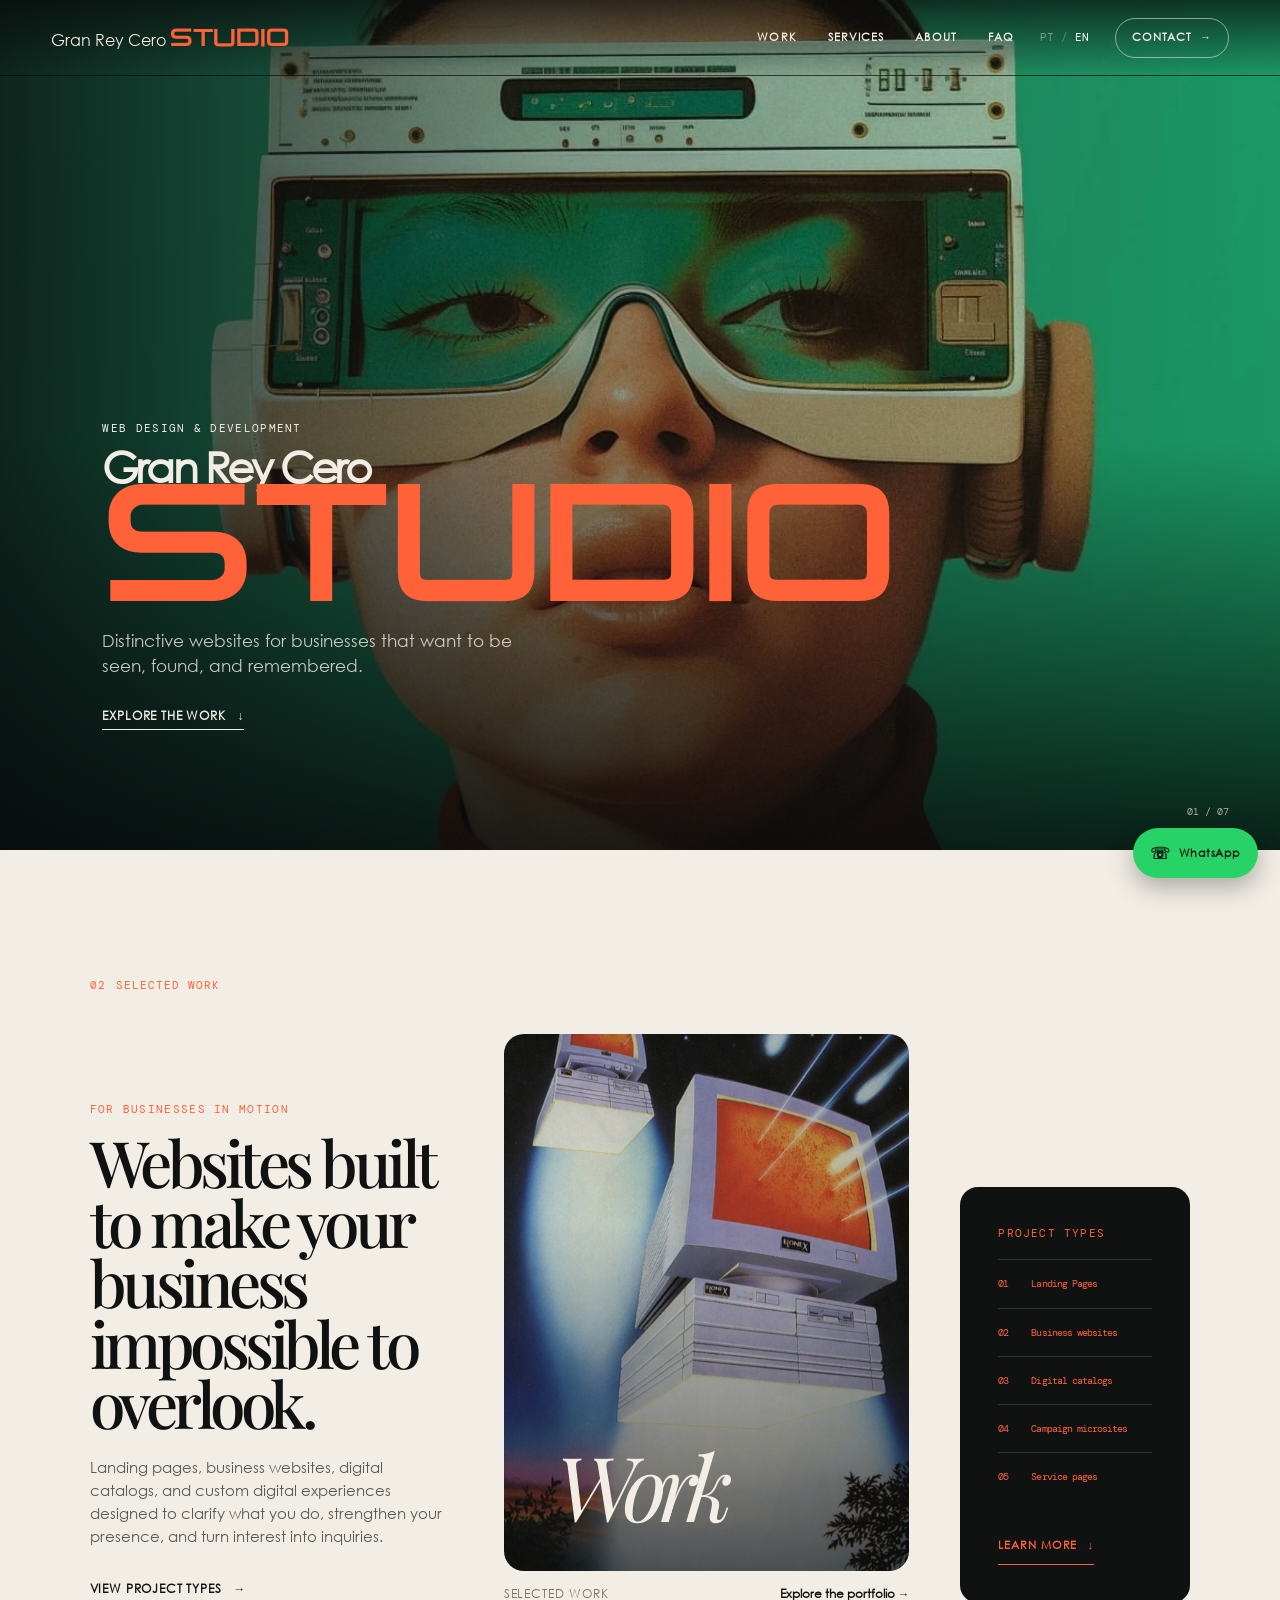
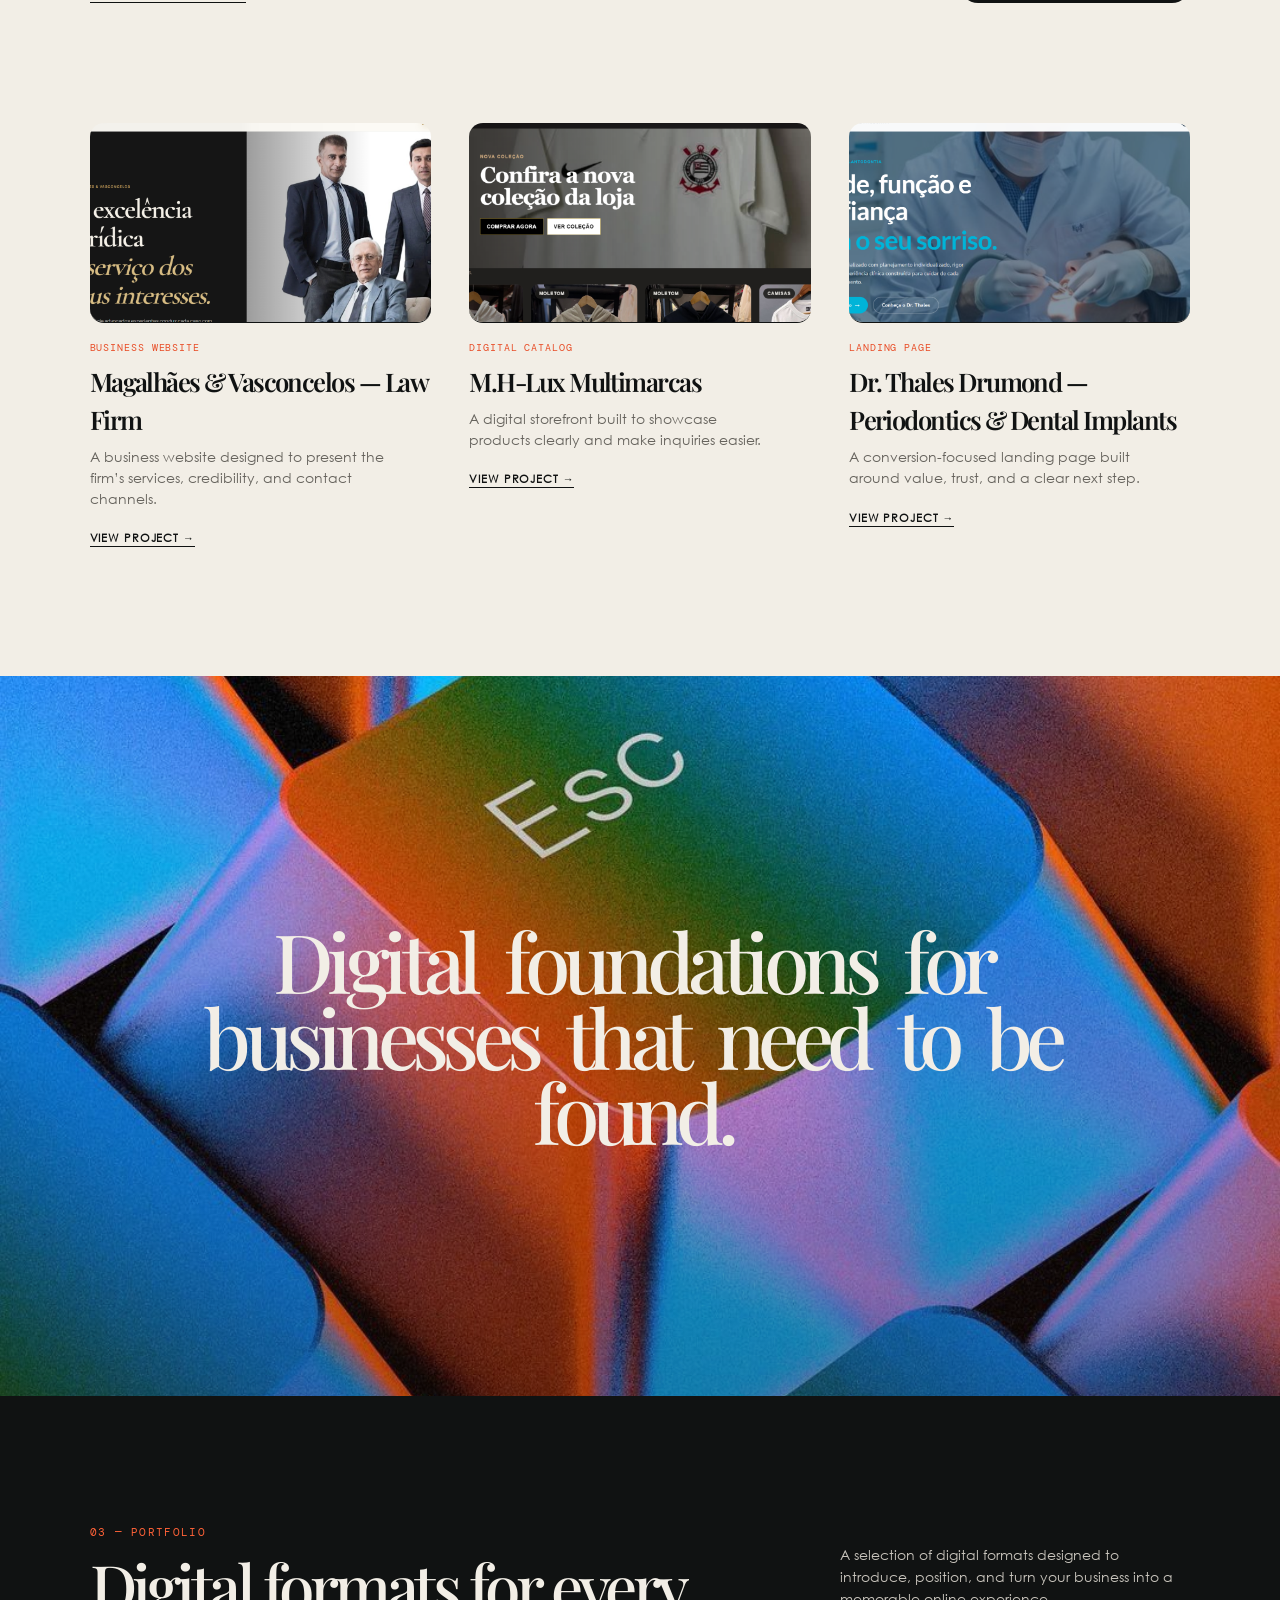
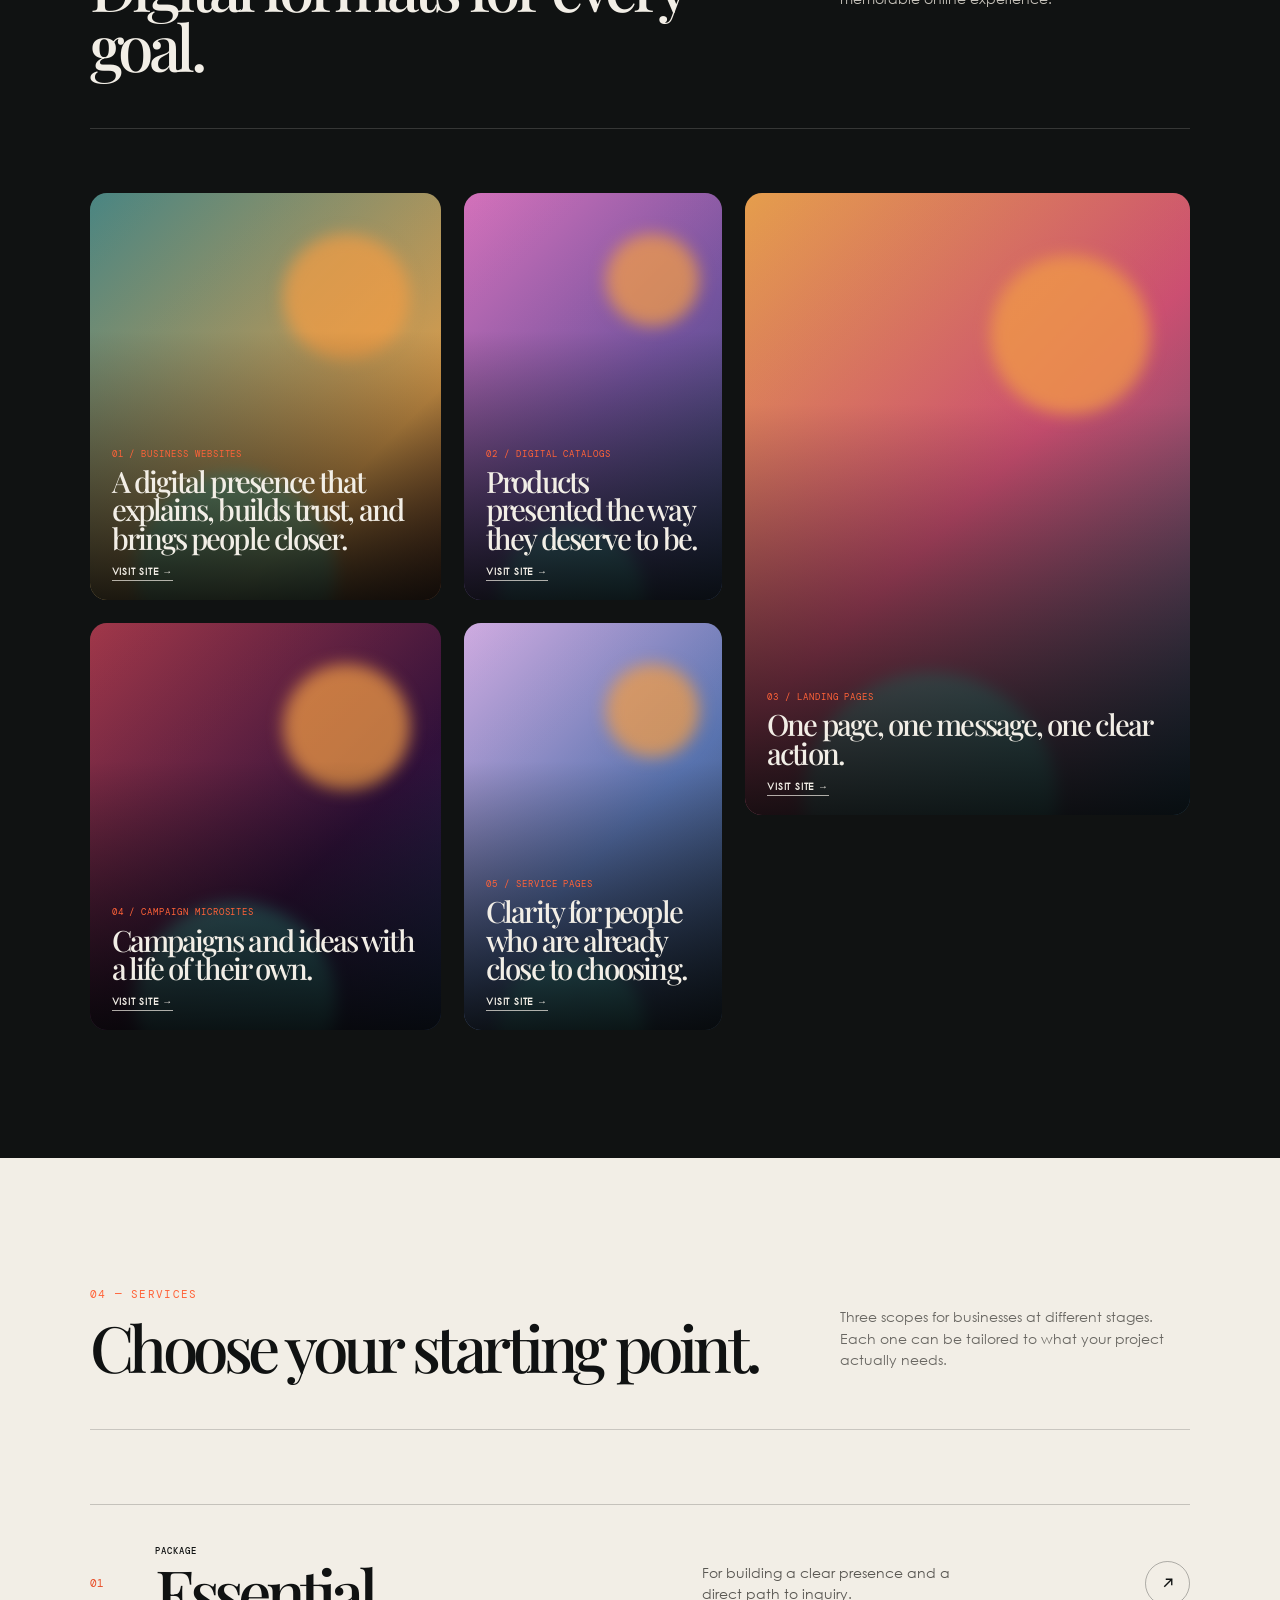
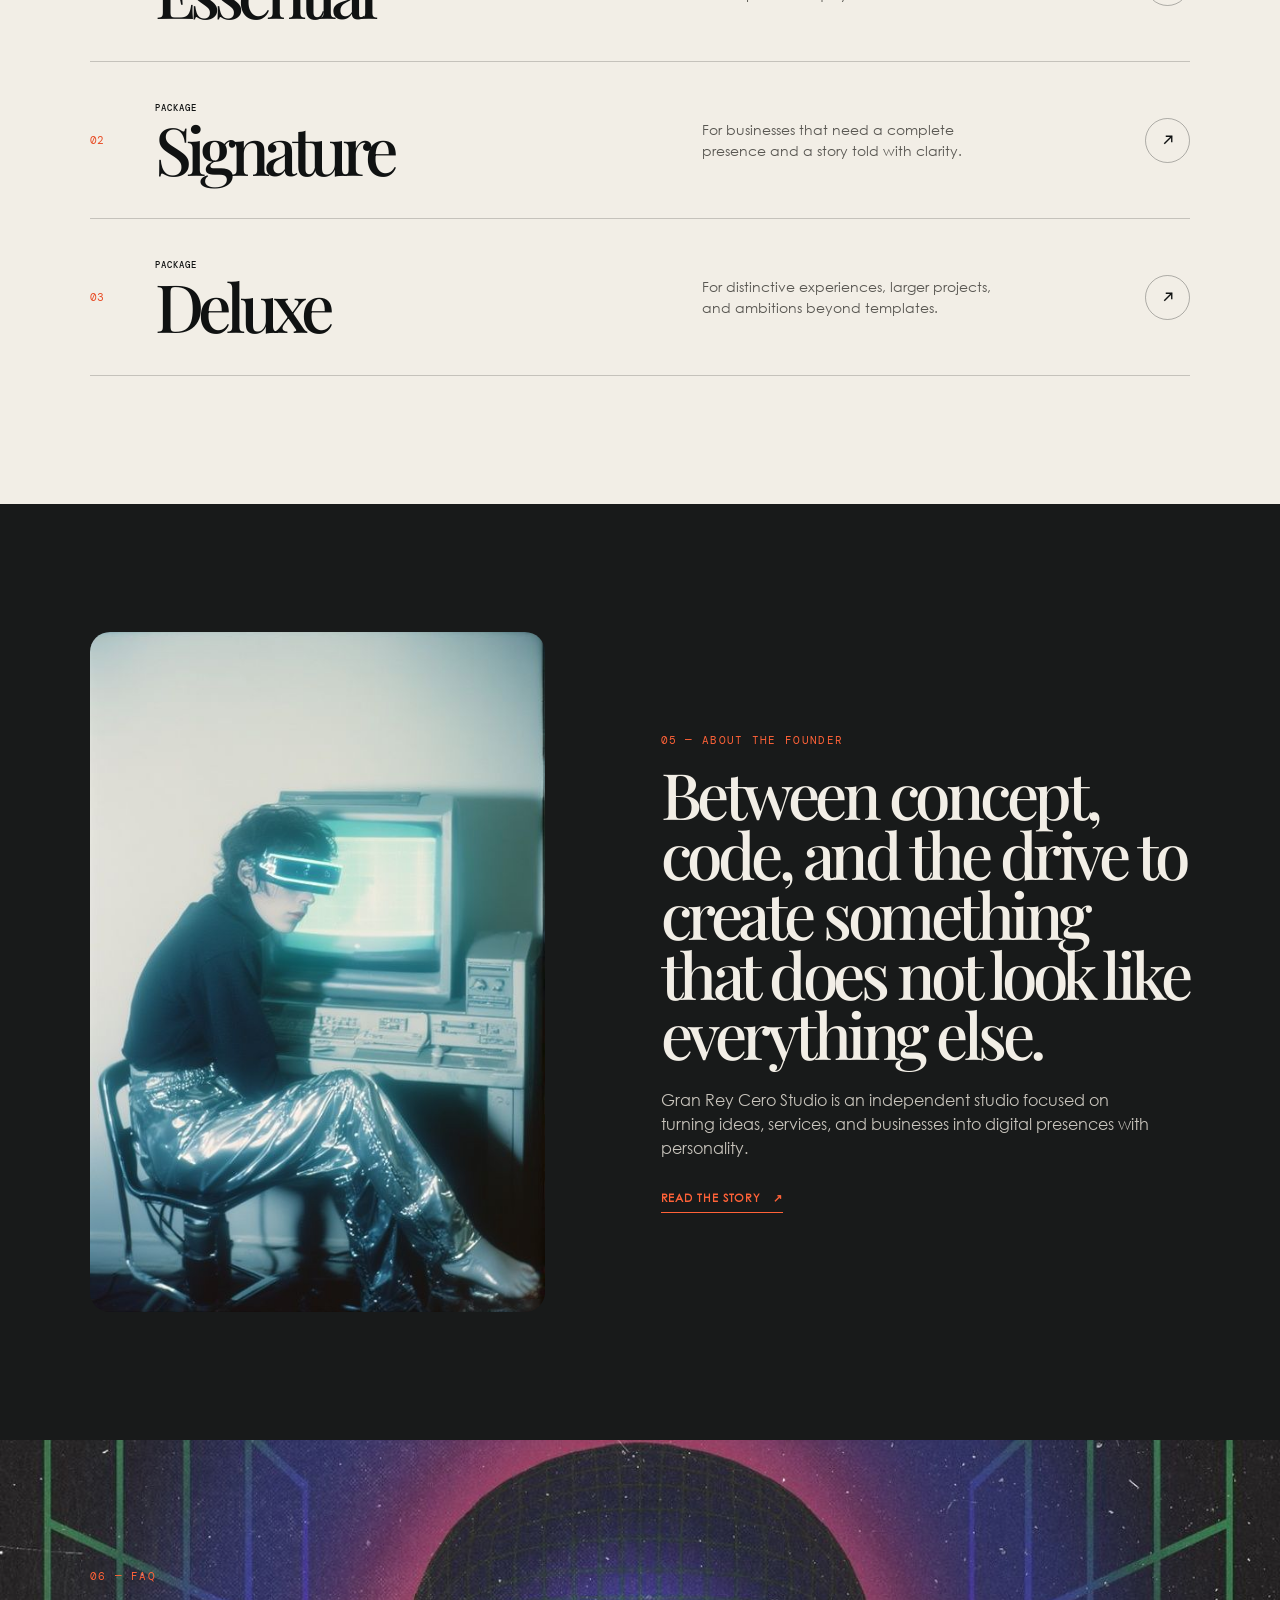
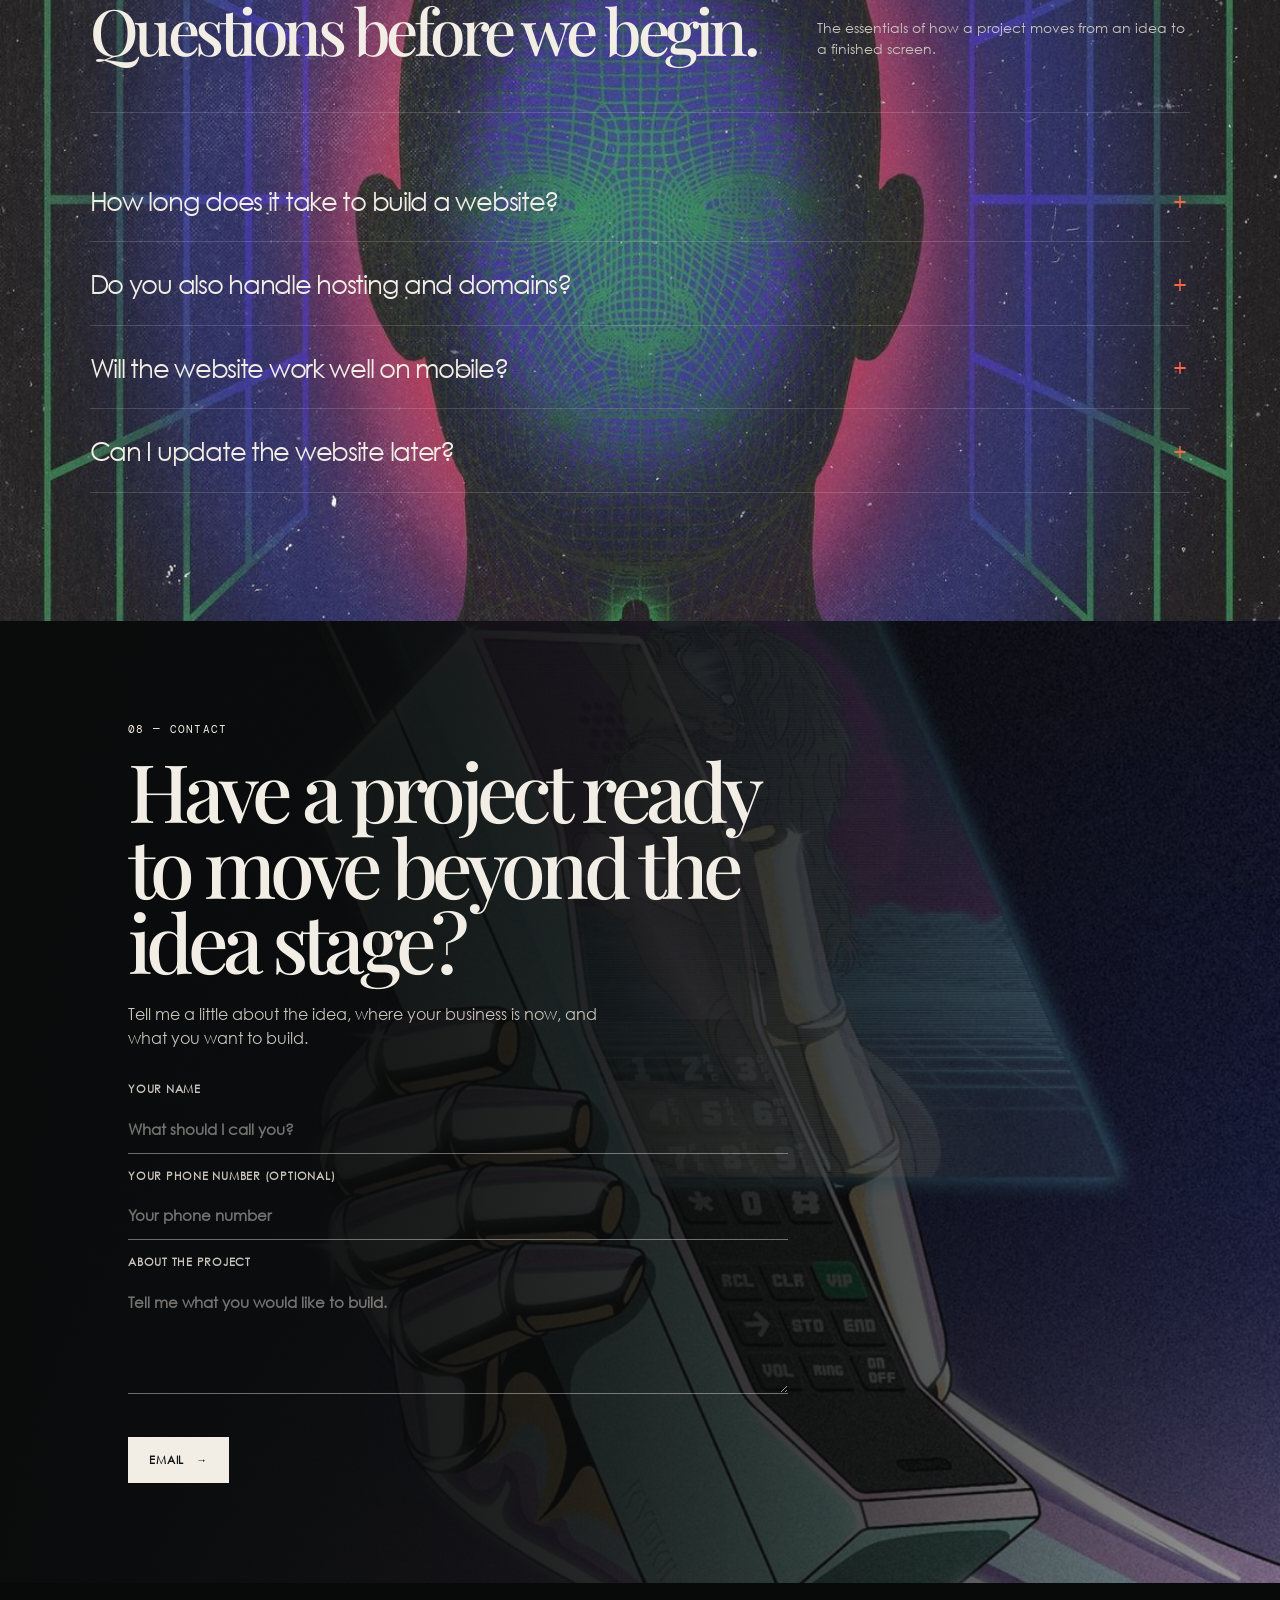
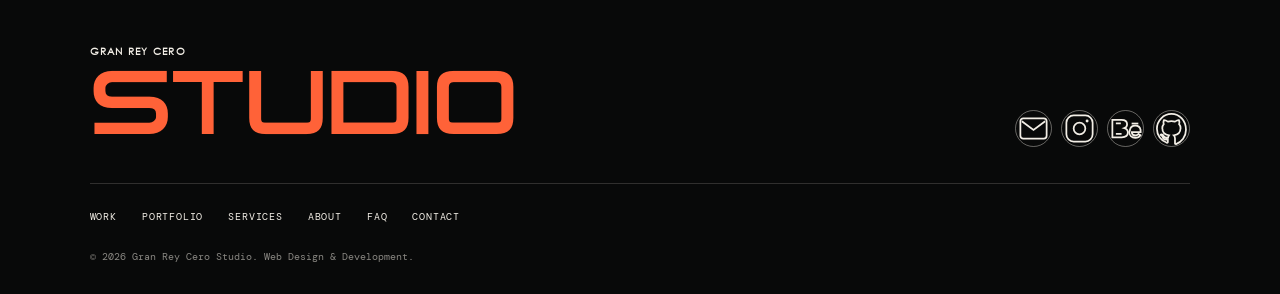
==== commit 9434fb17: "Update fmt.Println message from 'Hello' to 'Goodbye'" ====
--- a/index.html
+++ b/index.html
@@ -125,7 +125,7 @@
           <span aria-hidden="true">↓</span>
         </a>
       </div>
-      <p class="hero-index" aria-hidden="true">01 / 10</p>
+      <p class="hero-index" aria-hidden="true">01 / 07</p>
     </section>
     <section class="intro section" id="projetos">
       <div class="section-kicker reveal">
@@ -706,7 +706,7 @@
       <div class="contact-shade"></div>
       <div class="contact-content reveal">
         <p class="eyebrow" data-i18n="contact.eyebrow">
-          08 — Contato</p>
+          07 — Contato</p>
         <h2 data-i18n="contact.title">
           Tem um projeto que merece existir fora da sua cabeça?</h2>
         <p data-i18n="contact.copy">
